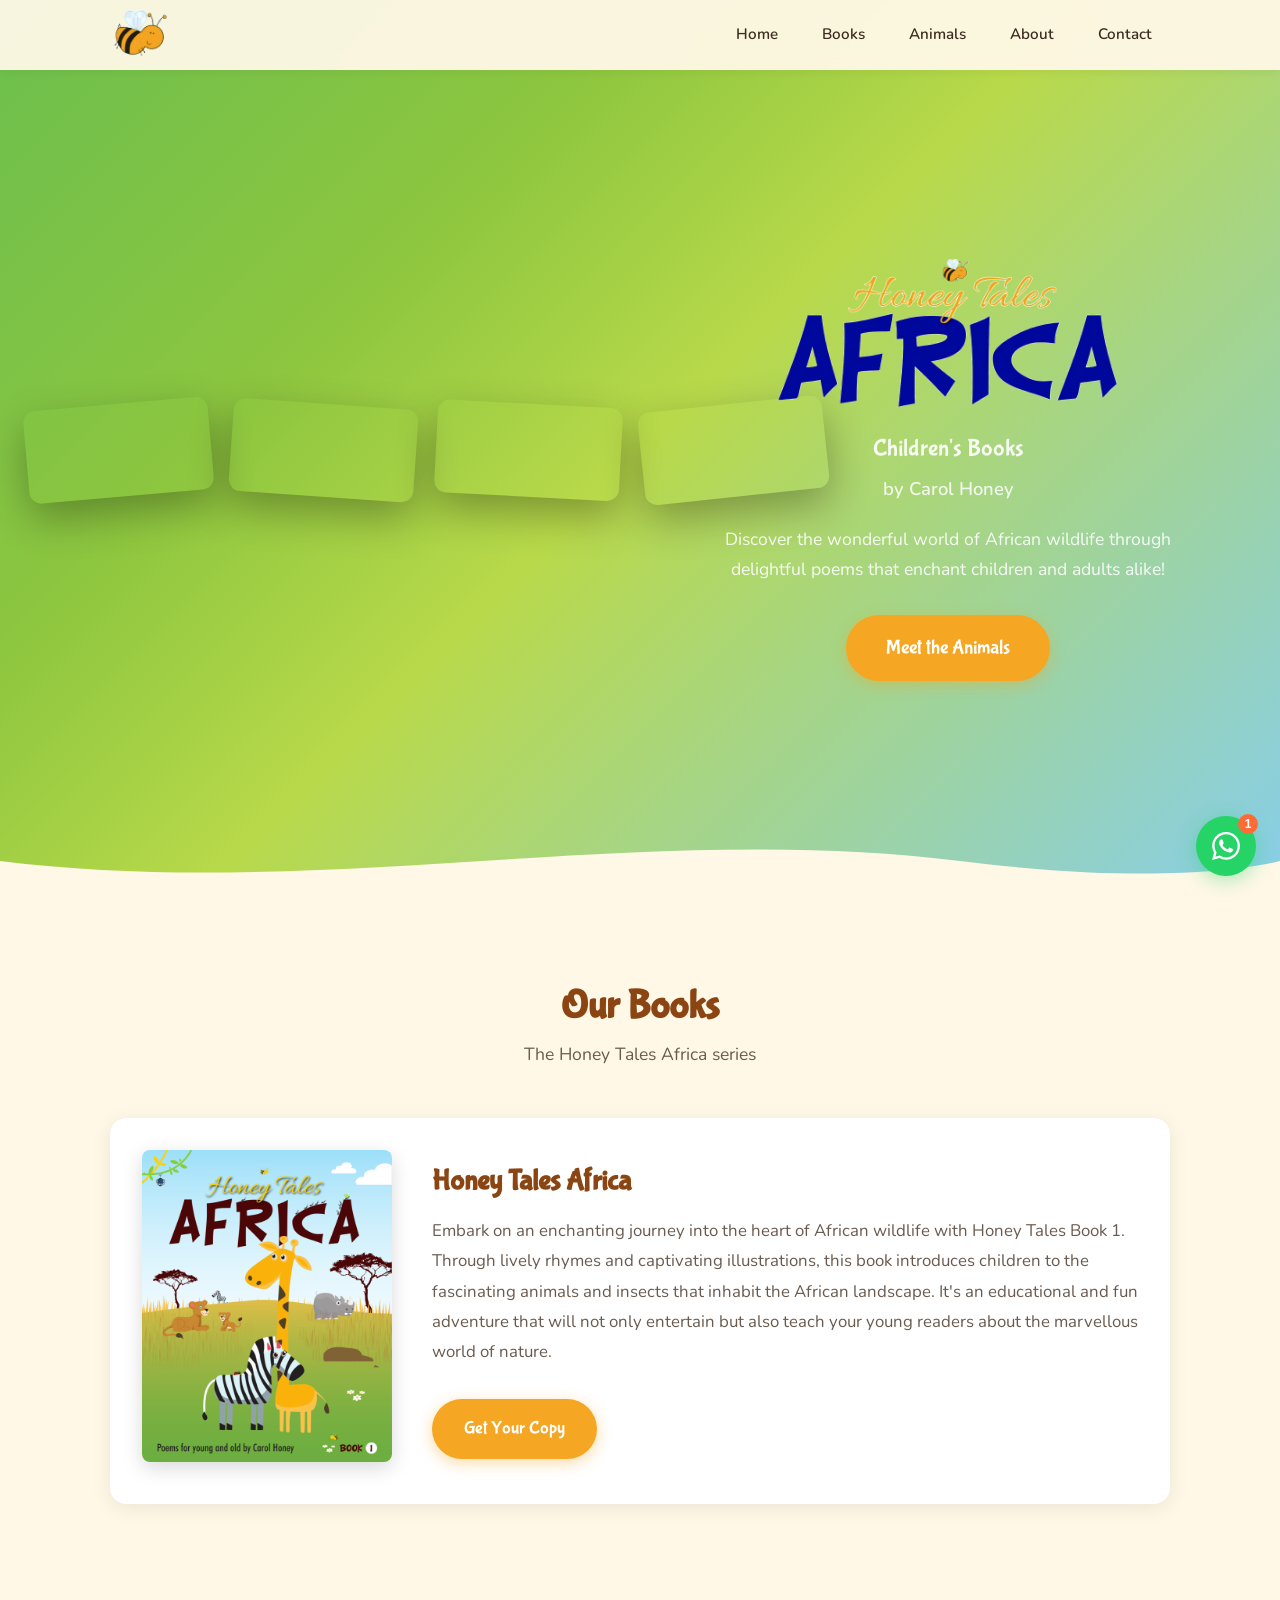
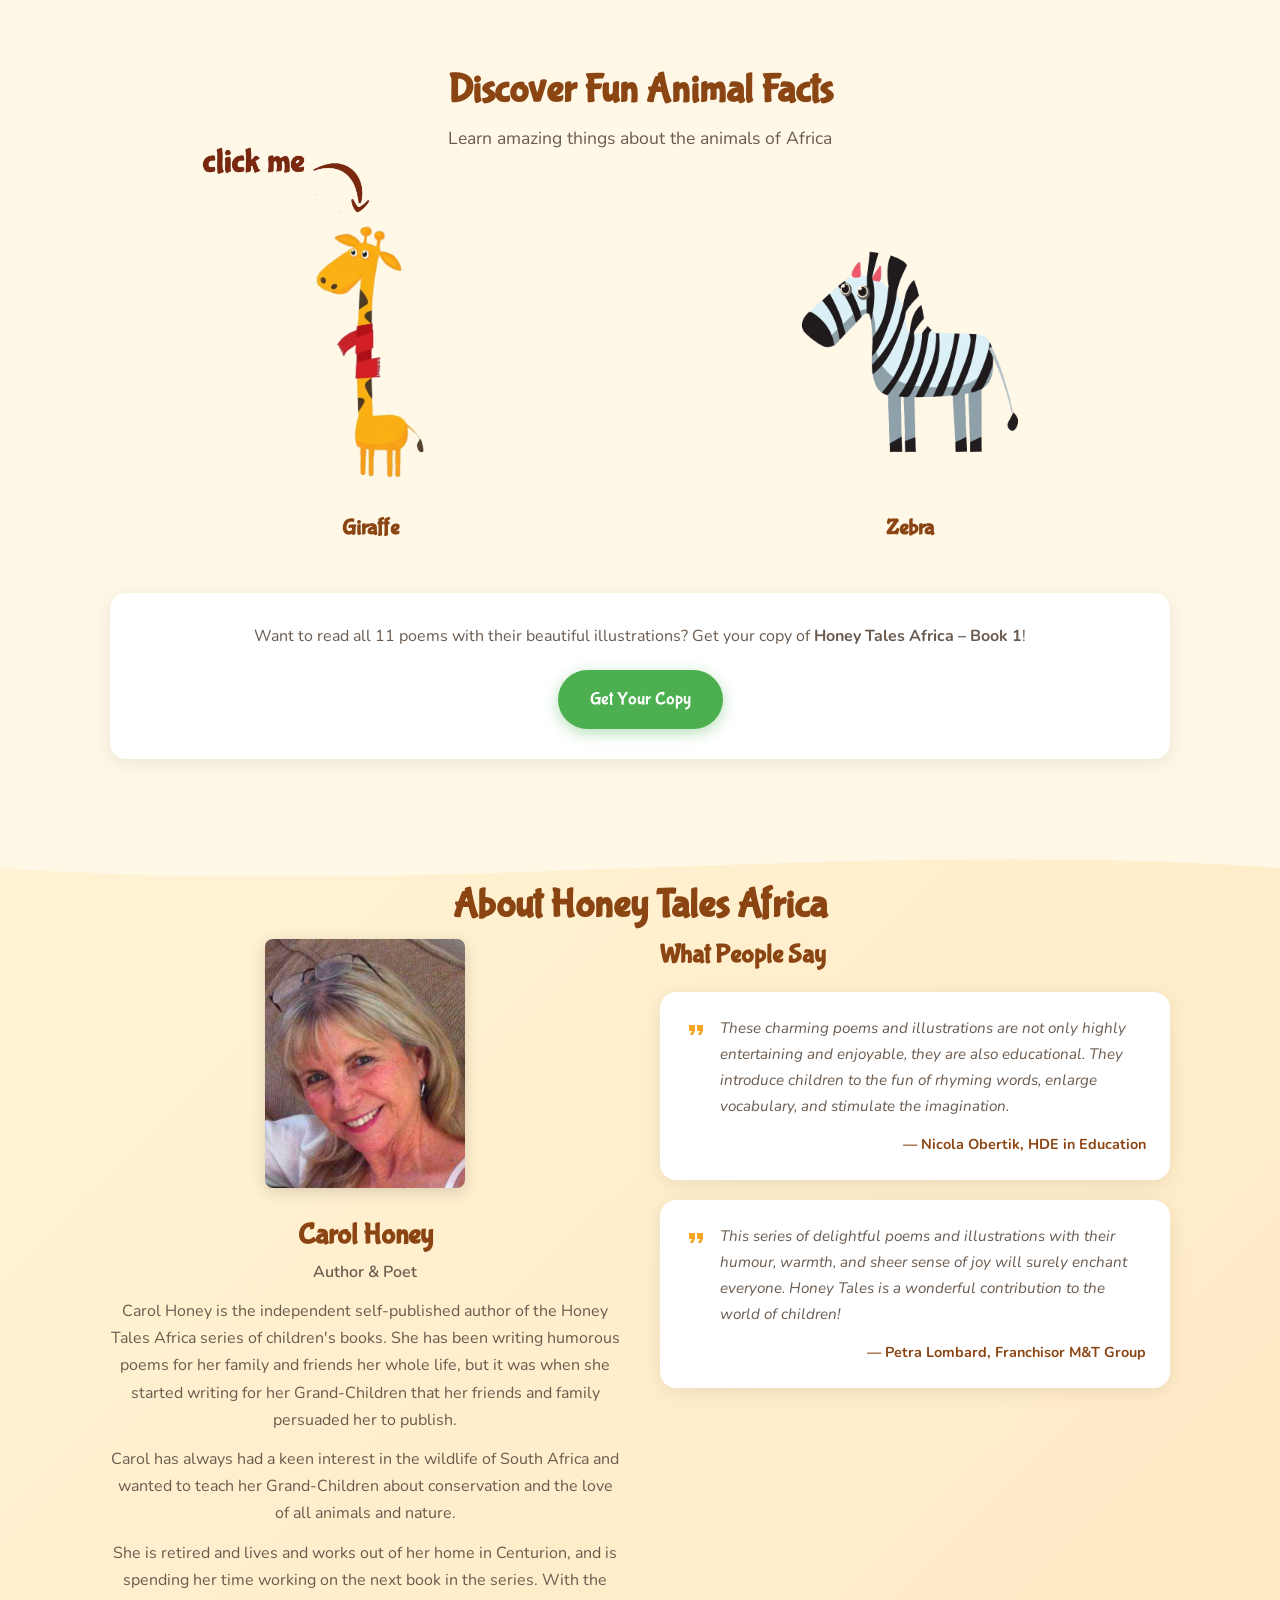
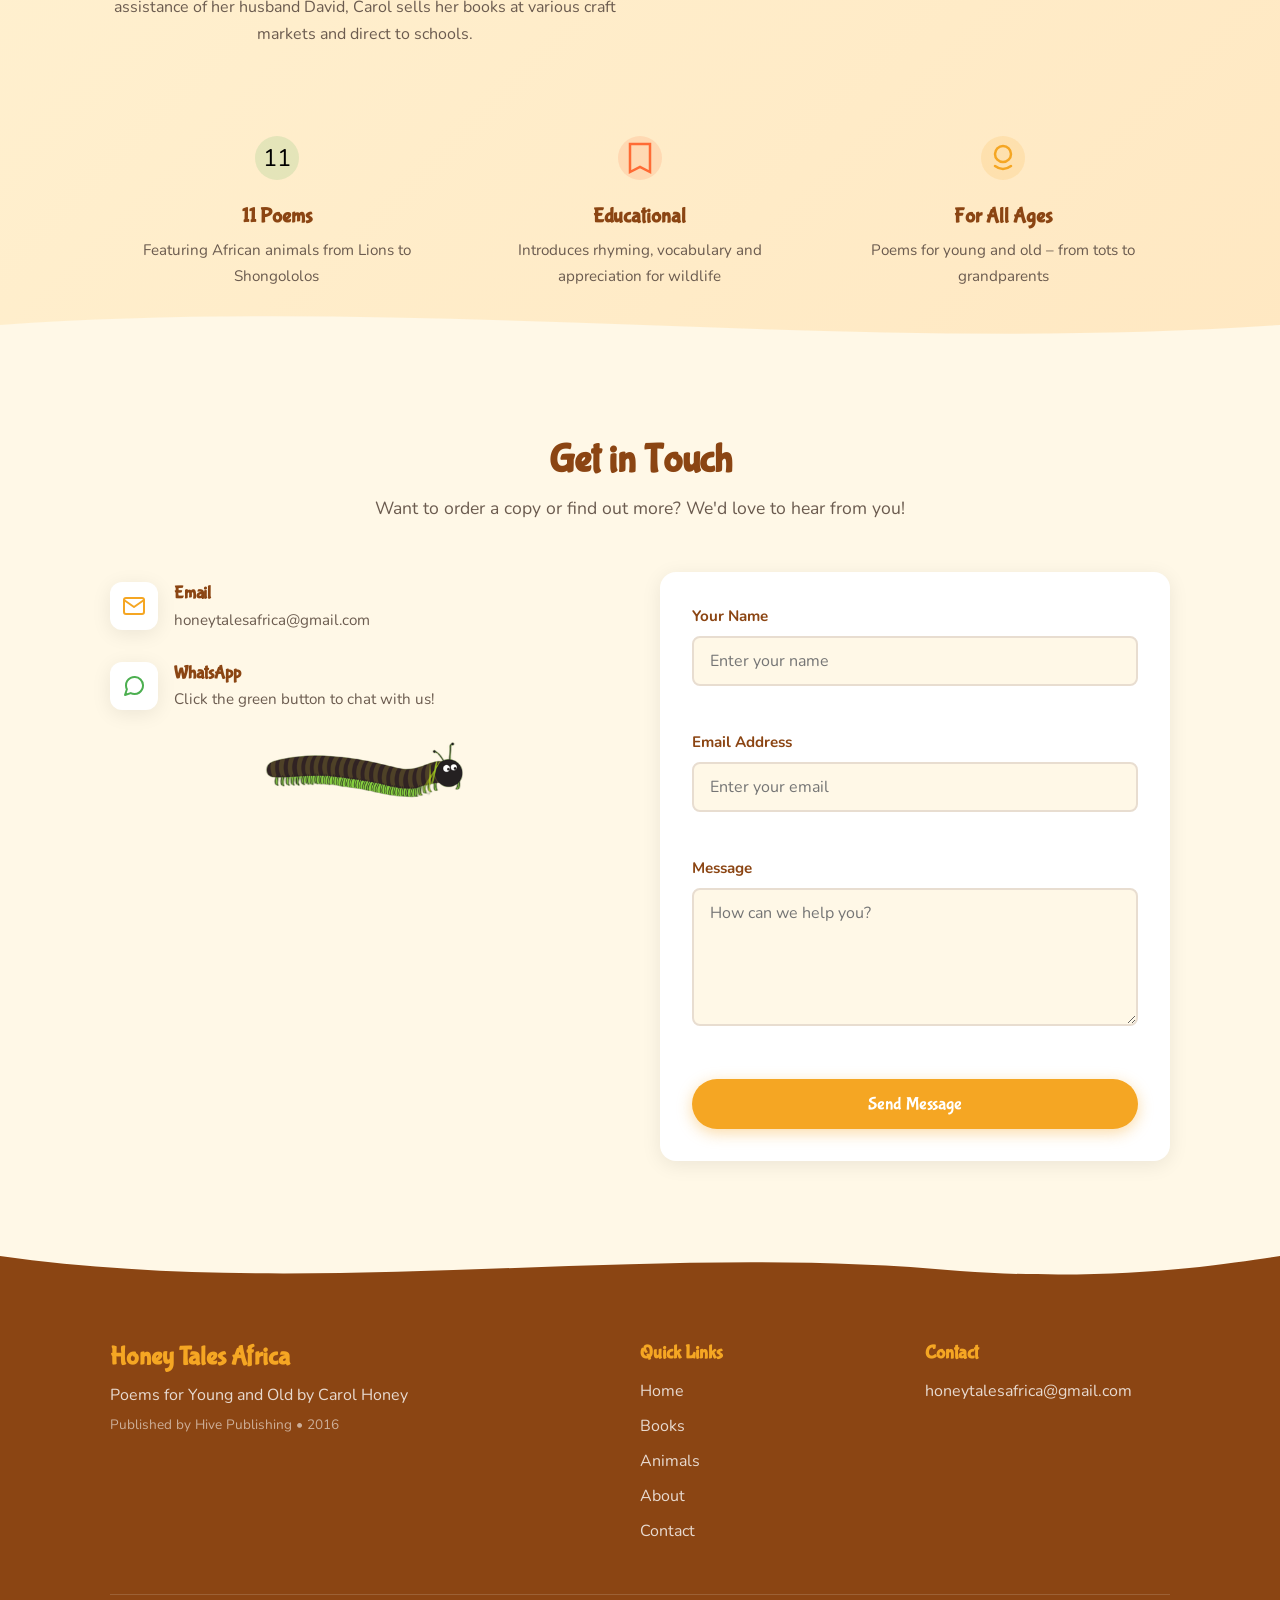
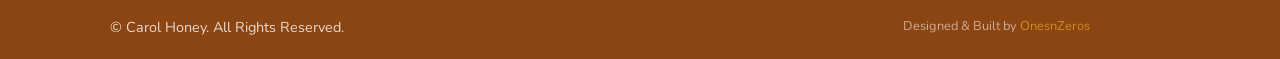
==== index.html @ 7ec4c720 "Books 3 & 4 added to hero section" ====
<!DOCTYPE html>
<html lang="en">
<head>
    <meta charset="UTF-8">
    <meta name="viewport" content="width=device-width, initial-scale=1.0">
    <title>Honey Tales Africa - Poems for Young and Old by Carol Honey</title>
    <meta name="description" content="Honey Tales Africa - delightful children's poems about African wildlife by Carol Honey. Lions, Elephants, Giraffes and more!">
    <link rel="preconnect" href="https://fonts.googleapis.com">
    <link rel="preconnect" href="https://fonts.gstatic.com" crossorigin>
    <link href="https://fonts.googleapis.com/css2?family=Bubblegum+Sans&family=Nunito:wght@400;600;700&display=swap" rel="stylesheet">
    <link rel="stylesheet" href="css/styles.css">
</head>
<body>

    <!-- Navigation -->
    <nav class="navbar" id="navbar">
        <div class="nav-container">
            <a href="#home" class="nav-logo">
                <img src="assets/bee.png" alt="Honey Tales Africa" class="nav-logo-img">
            </a>
            <button class="nav-toggle" id="navToggle" aria-label="Toggle navigation">
                <span></span>
                <span></span>
                <span></span>
            </button>
            <ul class="nav-links" id="navLinks">
                <li><a href="#home">Home</a></li>
                <li><a href="#books">Books</a></li>
                <li><a href="#animals">Animals</a></li>
                <li><a href="#about">About</a></li>
                <li><a href="#contact">Contact</a></li>
            </ul>
        </div>
    </nav>

    <!-- Hero Section -->
    <section class="hero" id="home">
        <div class="hero-books">
            <div class="hero-book hero-book--1">
                <video class="hero-cover-img" muted playsinline preload="auto">
                    <source src="assets/africa-cover.mp4" type="video/mp4">
                </video>
            </div>
            <div class="hero-book hero-book--2">
                <video class="hero-cover-img" muted playsinline preload="auto">
                    <source src="assets/gogga-cover.mp4" type="video/mp4">
                </video>
            </div>
            <div class="hero-book hero-book--3">
                <video class="hero-cover-img" muted playsinline preload="auto">
                    <source src="assets/friends-cover.mp4" type="video/mp4">
                </video>
            </div>
            <div class="hero-book hero-book--4">
                <video class="hero-cover-img" muted playsinline preload="auto">
                    <source src="assets/wild-cover.mp4" type="video/mp4">
                </video>
            </div>
        </div>
        <div class="hero-content fade-in">
            <img src="assets/ht_logo_large.png" alt="Honey Tales Africa" class="hero-logo">
            <p class="hero-subtitle">Children's Books</p>
            <p class="hero-author">by Carol Honey</p>
            <p class="hero-tagline">Discover the wonderful world of African wildlife through delightful poems that enchant children and adults alike!</p>
            <a href="#animals" class="btn btn-primary">Meet the Animals</a>
        </div>
        <div class="hero-wave">
            <svg viewBox="0 0 1440 120" preserveAspectRatio="none">
                <path d="M0,60 C360,120 720,0 1080,60 C1260,90 1380,80 1440,60 L1440,120 L0,120 Z" fill="#FFF8E7"/>
            </svg>
        </div>
    </section>

    <!-- Books Section -->
    <section class="books-section" id="books">
        <div class="container">
            <h2 class="section-title fade-in">Our Books</h2>
            <p class="section-subtitle fade-in">The Honey Tales Africa series</p>

            <div class="book-item fade-in">
                <div class="book-item-cover">
                    <img src="assets/africa-cover.png" alt="Honey Tales Africa Book 1 Cover" loading="lazy">
                </div>
                <div class="book-item-info">
                    <h3>Honey Tales Africa</h3>
                    <p>Embark on an enchanting journey into the heart of African wildlife with Honey Tales Book 1. Through lively rhymes and captivating illustrations, this book introduces children to the fascinating animals and insects that inhabit the African landscape. It's an educational and fun adventure that will not only entertain but also teach your young readers about the marvellous world of nature.</p>
                    <a href="#contact" class="btn btn-primary">Get Your Copy</a>
                </div>
            </div>
        </div>
    </section>

    <!-- Poems Section -->
    <section class="animals-section" id="animals">
        <div class="container">
            <h2 class="section-title fade-in">Discover Fun Animal Facts</h2>
            <p class="section-subtitle fade-in">Learn amazing things about the animals of Africa</p>

            <div class="animal-gallery">
                <div class="animal-item fade-in" data-animal="giraffe">
                    <img src="assets/images/web/giraffe.png" alt="Giraffe - cartoon giraffe wearing a red scarf" loading="lazy">
                    <h3 class="animal-name">Giraffe</h3>
                    <img src="assets/click-me.png" alt="Click me" class="click-me-hint">
                </div>

                <div class="animal-item fade-in" data-animal="zebras">
                    <img src="assets/images/web/zebra.png" alt="Zebra - cartoon zebra with black and white stripes" loading="lazy">
                    <h3 class="animal-name">Zebra</h3>
                </div>
            </div>

            <div class="animals-cta fade-in">
                <p>Want to read all 11 poems with their beautiful illustrations? Get your copy of <strong>Honey Tales Africa &ndash; Book 1</strong>!</p>
                <a href="#contact" class="btn btn-secondary">Get Your Copy</a>
            </div>
        </div>
    </section>

    <!-- About Section -->
    <section class="about-section" id="about">
        <div class="about-wave-top">
            <svg viewBox="0 0 1440 80" preserveAspectRatio="none">
                <path d="M0,40 C480,80 960,0 1440,40 L1440,0 L0,0 Z" fill="#FFF8E7"/>
            </svg>
        </div>
        <div class="container">
            <h2 class="section-title fade-in">About Honey Tales Africa</h2>

            <div class="about-grid">
                <div class="about-author fade-in">
                    <div class="author-avatar">
                        <img src="assets/images/web/author.png" alt="Carol Honey - Author of Honey Tales Africa" class="author-book-cover">
                    </div>
                    <h3>Carol Honey</h3>
                    <p class="author-role">Author &amp; Poet</p>
                    <p>Carol Honey is the independent self-published author of the Honey Tales Africa series of children's books. She has been writing humorous poems for her family and friends her whole life, but it was when she started writing for her Grand-Children that her friends and family persuaded her to publish.</p>
                    <p>Carol has always had a keen interest in the wildlife of South Africa and wanted to teach her Grand-Children about conservation and the love of all animals and nature.</p>
                    <p>She is retired and lives and works out of her home in Centurion, and is spending her time working on the next book in the series. With the assistance of her husband David, Carol sells her books at various craft markets and direct to schools.</p>
                </div>

                <div class="about-testimonials fade-in">
                    <h3>What People Say</h3>

                    <div class="testimonial">
                        <div class="testimonial-quote">
                            <svg width="24" height="24" viewBox="0 0 24 24" fill="#F5A623" aria-hidden="true">
                                <path d="M6 17h3l2-4V7H5v6h3zm8 0h3l2-4V7h-6v6h3z"/>
                            </svg>
                            <p>These charming poems and illustrations are not only highly entertaining and enjoyable, they are also educational. They introduce children to the fun of rhyming words, enlarge vocabulary, and stimulate the imagination.</p>
                        </div>
                        <p class="testimonial-author">&mdash; Nicola Obertik, HDE in Education</p>
                    </div>

                    <div class="testimonial">
                        <div class="testimonial-quote">
                            <svg width="24" height="24" viewBox="0 0 24 24" fill="#F5A623" aria-hidden="true">
                                <path d="M6 17h3l2-4V7H5v6h3zm8 0h3l2-4V7h-6v6h3z"/>
                            </svg>
                            <p>This series of delightful poems and illustrations with their humour, warmth, and sheer sense of joy will surely enchant everyone. Honey Tales is a wonderful contribution to the world of children!</p>
                        </div>
                        <p class="testimonial-author">&mdash; Petra Lombard, Franchisor M&amp;T Group</p>
                    </div>
                </div>
            </div>

            <!-- Book features -->
            <div class="book-features fade-in">
                <div class="feature">
                    <div class="feature-icon">
                        <svg width="48" height="48" viewBox="0 0 48 48" aria-hidden="true">
                            <circle cx="24" cy="24" r="22" fill="#4CAF50" opacity="0.15"/>
                            <text x="24" y="32" text-anchor="middle" font-size="24">11</text>
                        </svg>
                    </div>
                    <h4>11 Poems</h4>
                    <p>Featuring African animals from Lions to Shongololos</p>
                </div>
                <div class="feature">
                    <div class="feature-icon">
                        <svg width="48" height="48" viewBox="0 0 48 48" aria-hidden="true">
                            <circle cx="24" cy="24" r="22" fill="#FF6B35" opacity="0.15"/>
                            <path d="M14 10 L34 10 L34 38 L24 33 L14 38Z" stroke="#FF6B35" stroke-width="2.5" fill="none"/>
                        </svg>
                    </div>
                    <h4>Educational</h4>
                    <p>Introduces rhyming, vocabulary and appreciation for wildlife</p>
                </div>
                <div class="feature">
                    <div class="feature-icon">
                        <svg width="48" height="48" viewBox="0 0 48 48" aria-hidden="true">
                            <circle cx="24" cy="24" r="22" fill="#F5A623" opacity="0.15"/>
                            <circle cx="24" cy="20" r="8" stroke="#F5A623" stroke-width="2.5" fill="none"/>
                            <path d="M16 32 Q24 38 32 32" stroke="#F5A623" stroke-width="2.5" fill="none" stroke-linecap="round"/>
                        </svg>
                    </div>
                    <h4>For All Ages</h4>
                    <p>Poems for young and old &ndash; from tots to grandparents</p>
                </div>
            </div>
        </div>
        <div class="about-wave-bottom">
            <svg viewBox="0 0 1440 80" preserveAspectRatio="none">
                <path d="M0,40 C480,0 960,80 1440,40 L1440,80 L0,80 Z" fill="#FFF8E7"/>
            </svg>
        </div>
    </section>

    <!-- Contact Section -->
    <section class="contact-section" id="contact">
        <div class="container">
            <h2 class="section-title fade-in">Get in Touch</h2>
            <p class="section-subtitle fade-in">Want to order a copy or find out more? We'd love to hear from you!</p>

            <div class="contact-grid">
                <div class="contact-info fade-in">
                    <div class="contact-item">
                        <div class="contact-icon">
                            <svg width="24" height="24" viewBox="0 0 24 24" fill="none" stroke="#F5A623" stroke-width="2" stroke-linecap="round" stroke-linejoin="round">
                                <path d="M4 4h16c1.1 0 2 .9 2 2v12c0 1.1-.9 2-2 2H4c-1.1 0-2-.9-2-2V6c0-1.1.9-2 2-2z"/>
                                <polyline points="22,6 12,13 2,6"/>
                            </svg>
                        </div>
                        <div>
                            <h4>Email</h4>
                            <a href="mailto:honeytalesafrica@gmail.com">honeytalesafrica@gmail.com</a>
                        </div>
                    </div>
                    <div class="contact-item">
                        <div class="contact-icon">
                            <svg width="24" height="24" viewBox="0 0 24 24" fill="none" stroke="#4CAF50" stroke-width="2" stroke-linecap="round" stroke-linejoin="round">
                                <path d="M21 11.5a8.38 8.38 0 0 1-.9 3.8 8.5 8.5 0 0 1-7.6 4.7 8.38 8.38 0 0 1-3.8-.9L3 21l1.9-5.7a8.38 8.38 0 0 1-.9-3.8 8.5 8.5 0 0 1 4.7-7.6 8.38 8.38 0 0 1 3.8-.9h.5a8.48 8.48 0 0 1 8 8v.5z"/>
                            </svg>
                        </div>
                        <div>
                            <h4>WhatsApp</h4>
                            <p>Click the green button to chat with us!</p>
                        </div>
                    </div>

                    <!-- Decorative bee -->
                    <div class="contact-decoration">
                        <img src="assets/images/web/shongololo.png" alt="" aria-hidden="true" width="200">
                    </div>
                </div>

                <form class="contact-form fade-in" id="contactForm">
                    <div class="form-group">
                        <label for="name">Your Name</label>
                        <input type="text" id="name" name="name" placeholder="Enter your name" required>
                        <span class="error-message" id="nameError"></span>
                    </div>
                    <div class="form-group">
                        <label for="email">Email Address</label>
                        <input type="email" id="email" name="email" placeholder="Enter your email" required>
                        <span class="error-message" id="emailError"></span>
                    </div>
                    <div class="form-group">
                        <label for="message">Message</label>
                        <textarea id="message" name="message" rows="5" placeholder="How can we help you?" required></textarea>
                        <span class="error-message" id="messageError"></span>
                    </div>
                    <button type="submit" class="btn btn-primary">Send Message</button>
                    <div class="form-success" id="formSuccess">
                        <svg width="24" height="24" viewBox="0 0 24 24" fill="none" stroke="#4CAF50" stroke-width="2">
                            <path d="M22 11.08V12a10 10 0 1 1-5.93-9.14"/>
                            <polyline points="22 4 12 14.01 9 11.01"/>
                        </svg>
                        <p>Thank you for your message! We'll get back to you soon.</p>
                    </div>
                </form>
            </div>
        </div>
    </section>

    <!-- Footer -->
    <footer class="footer">
        <div class="footer-wave">
            <svg viewBox="0 0 1440 80" preserveAspectRatio="none">
                <path d="M0,20 C360,80 720,0 1080,40 C1260,55 1380,30 1440,20 L1440,0 L0,0 Z" fill="#FFF8E7"/>
            </svg>
        </div>
        <div class="container">
            <div class="footer-content">
                <div class="footer-brand">
                    <h3>Honey Tales Africa</h3>
                    <p>Poems for Young and Old by Carol Honey</p>
                    <p class="footer-publisher">Published by Hive Publishing &bull; 2016</p>
                </div>
                <div class="footer-links">
                    <h4>Quick Links</h4>
                    <ul>
                        <li><a href="#home">Home</a></li>
                        <li><a href="#books">Books</a></li>
                        <li><a href="#animals">Animals</a></li>
                        <li><a href="#about">About</a></li>
                        <li><a href="#contact">Contact</a></li>
                    </ul>
                </div>
                <div class="footer-contact">
                    <h4>Contact</h4>
                    <p><a href="mailto:honeytalesafrica@gmail.com">honeytalesafrica@gmail.com</a></p>
                </div>
            </div>
            <div class="footer-bottom">
                <p>&copy; Carol Honey. All Rights Reserved.</p>
                <p class="footer-credit">Designed &amp; Built by <a href="https://onzs.co.za" target="_blank" rel="noopener noreferrer">OnesnZeros</a></p>
            </div>
        </div>
    </footer>

    <!-- WhatsApp Floating Button -->
    <div class="whatsapp-widget" id="whatsappWidget">
        <div class="whatsapp-popup" id="whatsappPopup">
            <div class="whatsapp-popup-header">
                <svg width="20" height="20" viewBox="0 0 24 24" fill="white">
                    <path d="M17.472 14.382c-.297-.149-1.758-.867-2.03-.967-.273-.099-.471-.148-.67.15-.197.297-.767.966-.94 1.164-.173.199-.347.223-.644.075-.297-.15-1.255-.463-2.39-1.475-.883-.788-1.48-1.761-1.653-2.059-.173-.297-.018-.458.13-.606.134-.133.298-.347.446-.52.149-.174.198-.298.298-.497.099-.198.05-.371-.025-.52-.075-.149-.669-1.612-.916-2.207-.242-.579-.487-.5-.669-.51-.173-.008-.371-.01-.57-.01-.198 0-.52.074-.792.372-.272.297-1.04 1.016-1.04 2.479 0 1.462 1.065 2.875 1.213 3.074.149.198 2.096 3.2 5.077 4.487.709.306 1.262.489 1.694.625.712.227 1.36.195 1.871.118.571-.085 1.758-.719 2.006-1.413.248-.694.248-1.289.173-1.413-.074-.124-.272-.198-.57-.347m-5.421 7.403h-.004a9.87 9.87 0 01-5.031-1.378l-.361-.214-3.741.982.998-3.648-.235-.374a9.86 9.86 0 01-1.51-5.26c.001-5.45 4.436-9.884 9.888-9.884 2.64 0 5.122 1.03 6.988 2.898a9.825 9.825 0 012.893 6.994c-.003 5.45-4.437 9.884-9.885 9.884m8.413-18.297A11.815 11.815 0 0012.05 0C5.495 0 .16 5.335.157 11.892c0 2.096.547 4.142 1.588 5.945L.057 24l6.305-1.654a11.882 11.882 0 005.683 1.448h.005c6.554 0 11.89-5.335 11.893-11.893a11.821 11.821 0 00-3.48-8.413z"/>
                </svg>
                <span>Chat with us!</span>
                <button class="whatsapp-close" id="whatsappClose" aria-label="Close chat popup">&times;</button>
            </div>
            <div class="whatsapp-popup-body">
                <p>Hi there! Want to order some books? Chat with us on WhatsApp!</p>
            </div>
            <a href="https://wa.me/PLACEHOLDER_NUMBER?text=Hi!%20I'm%20interested%20in%20Honey%20Tales%20Africa" target="_blank" rel="noopener noreferrer" class="whatsapp-popup-btn">
                Start Chat
            </a>
        </div>
        <button class="whatsapp-fab" id="whatsappFab" aria-label="Open WhatsApp chat">
            <svg width="28" height="28" viewBox="0 0 24 24" fill="white">
                <path d="M17.472 14.382c-.297-.149-1.758-.867-2.03-.967-.273-.099-.471-.148-.67.15-.197.297-.767.966-.94 1.164-.173.199-.347.223-.644.075-.297-.15-1.255-.463-2.39-1.475-.883-.788-1.48-1.761-1.653-2.059-.173-.297-.018-.458.13-.606.134-.133.298-.347.446-.52.149-.174.198-.298.298-.497.099-.198.05-.371-.025-.52-.075-.149-.669-1.612-.916-2.207-.242-.579-.487-.5-.669-.51-.173-.008-.371-.01-.57-.01-.198 0-.52.074-.792.372-.272.297-1.04 1.016-1.04 2.479 0 1.462 1.065 2.875 1.213 3.074.149.198 2.096 3.2 5.077 4.487.709.306 1.262.489 1.694.625.712.227 1.36.195 1.871.118.571-.085 1.758-.719 2.006-1.413.248-.694.248-1.289.173-1.413-.074-.124-.272-.198-.57-.347m-5.421 7.403h-.004a9.87 9.87 0 01-5.031-1.378l-.361-.214-3.741.982.998-3.648-.235-.374a9.86 9.86 0 01-1.51-5.26c.001-5.45 4.436-9.884 9.888-9.884 2.64 0 5.122 1.03 6.988 2.898a9.825 9.825 0 012.893 6.994c-.003 5.45-4.437 9.884-9.885 9.884m8.413-18.297A11.815 11.815 0 0012.05 0C5.495 0 .16 5.335.157 11.892c0 2.096.547 4.142 1.588 5.945L.057 24l6.305-1.654a11.882 11.882 0 005.683 1.448h.005c6.554 0 11.89-5.335 11.893-11.893a11.821 11.821 0 00-3.48-8.413z"/>
            </svg>
            <span class="whatsapp-badge">1</span>
        </button>
    </div>

    <!-- Poem Modal -->
    <div class="animal-modal-overlay" id="poemModal">
        <div class="animal-modal">
            <button class="animal-modal-close" id="poemModalClose" aria-label="Close">&times;</button>
            <div class="animal-modal-image">
                <img id="poemModalImg" src="" alt="">
            </div>
            <div class="animal-modal-facts">
                <h3 id="poemModalTitle"></h3>
                <p class="facts-label">Did you know?</p>
                <ul id="poemModalFacts"></ul>
            </div>
        </div>
    </div>

    <script src="js/main.js"></script>
</body>
</html>
---- css/styles.css ----
/* ==========================================
   Honey Tales Africa - Stylesheet
   ========================================== */

/* --- Variables --- */
:root {
    --honey: #F5A623;
    --honey-dark: #D4881F;
    --safari-green: #4CAF50;
    --safari-green-dark: #388E3C;
    --sunset-orange: #FF6B35;
    --brown: #8B4513;
    --brown-light: #A0522D;
    --cream: #FFF8E7;
    --sky-blue: #87CEEB;
    --white: #ffffff;
    --text-dark: #3D2B1F;
    --text-muted: #6B5B4F;
    --shadow: 0 4px 20px rgba(0, 0, 0, 0.08);
    --shadow-hover: 0 8px 30px rgba(0, 0, 0, 0.15);
    --radius: 16px;
    --radius-sm: 8px;
    --transition: 0.3s ease;
}

/* --- Reset & Base --- */
*,
*::before,
*::after {
    box-sizing: border-box;
    margin: 0;
    padding: 0;
}

html {
    scroll-behavior: smooth;
    scroll-padding-top: 80px;
}

body {
    font-family: 'Nunito', sans-serif;
    color: var(--text-dark);
    background-color: var(--cream);
    line-height: 1.7;
    overflow-x: hidden;
}

h1, h2, h3, h4 {
    font-family: 'Bubblegum Sans', cursive;
    line-height: 1.3;
}

a {
    color: var(--honey-dark);
    text-decoration: none;
    transition: color var(--transition);
}

a:hover {
    color: var(--sunset-orange);
}

img {
    max-width: 100%;
    height: auto;
}

.container {
    max-width: 1100px;
    margin: 0 auto;
    padding: 0 20px;
}

/* --- Buttons --- */
.btn {
    display: inline-block;
    padding: 14px 32px;
    border-radius: 50px;
    font-family: 'Bubblegum Sans', cursive;
    font-size: 1.15rem;
    border: none;
    cursor: pointer;
    transition: all var(--transition);
    text-align: center;
}

.btn-primary {
    background: var(--honey);
    color: var(--white);
    box-shadow: 0 4px 15px rgba(245, 166, 35, 0.4);
}

.btn-primary:hover {
    background: var(--honey-dark);
    color: var(--white);
    transform: translateY(-2px);
    box-shadow: 0 6px 20px rgba(245, 166, 35, 0.5);
}

.btn-secondary {
    background: var(--safari-green);
    color: var(--white);
    box-shadow: 0 4px 15px rgba(76, 175, 80, 0.4);
}

.btn-secondary:hover {
    background: var(--safari-green-dark);
    color: var(--white);
    transform: translateY(-2px);
    box-shadow: 0 6px 20px rgba(76, 175, 80, 0.5);
}

/* --- Navigation --- */
.navbar {
    position: fixed;
    top: 0;
    left: 0;
    right: 0;
    z-index: 1000;
    background: rgba(255, 248, 231, 0.95);
    backdrop-filter: blur(10px);
    box-shadow: 0 2px 10px rgba(0, 0, 0, 0.05);
    transition: all var(--transition);
}

.navbar.scrolled {
    box-shadow: 0 2px 20px rgba(0, 0, 0, 0.1);
}

.nav-container {
    max-width: 1100px;
    margin: 0 auto;
    padding: 0 20px;
    display: flex;
    align-items: center;
    justify-content: space-between;
    height: 70px;
}

.nav-logo {
    display: flex;
    align-items: center;
}

.nav-logo-img {
    height: 50px;
    width: auto;
}

.nav-links {
    display: flex;
    list-style: none;
    gap: 8px;
}

.nav-links a {
    display: block;
    padding: 8px 18px;
    border-radius: 50px;
    color: var(--text-dark);
    font-weight: 600;
    font-size: 0.95rem;
    transition: all var(--transition);
}

.nav-links a:hover {
    background: var(--honey);
    color: var(--white);
}

.nav-toggle {
    display: none;
    flex-direction: column;
    gap: 5px;
    background: none;
    border: none;
    cursor: pointer;
    padding: 8px;
}

.nav-toggle span {
    display: block;
    width: 26px;
    height: 3px;
    background: var(--brown);
    border-radius: 3px;
    transition: all var(--transition);
}

.nav-toggle.active span:nth-child(1) {
    transform: rotate(45deg) translate(5px, 6px);
}

.nav-toggle.active span:nth-child(2) {
    opacity: 0;
}

.nav-toggle.active span:nth-child(3) {
    transform: rotate(-45deg) translate(5px, -6px);
}

/* --- Hero Section --- */
.hero {
    position: relative;
    min-height: 100vh;
    display: flex;
    align-items: center;
    justify-content: center;
    background: linear-gradient(135deg, #6BBF4E 0%, #8DC63F 30%, #B8D94A 50%, #87CEEB 100%);
    padding: 100px 20px 60px;
    overflow: hidden;
}

.hero-books {
    position: absolute;
    left: 2%;
    top: 50%;
    transform: translateY(-50%);
    z-index: 2;
    display: flex;
    gap: 20px;
    align-items: center;
}

.hero-book {
    flex-shrink: 0;
}

.hero-book--1 { transform: rotate(-5deg); }
.hero-book--2 { transform: rotate(4deg); }
.hero-book--3 { transform: rotate(3deg); }
.hero-book--4 { transform: rotate(-6deg); }

.hero-book--1 .hero-cover-img {
    animation: float1 4s ease-in-out infinite;
}

.hero-book--2 .hero-cover-img {
    animation: float1 4s ease-in-out infinite;
    animation-delay: 2.5s;
}

.hero-book--3 .hero-cover-img {
    animation: float1 4s ease-in-out infinite;
    animation-delay: 5s;
}

.hero-book--4 .hero-cover-img {
    animation: float1 4s ease-in-out infinite;
    animation-delay: 7.5s;
}

.hero-cover-img {
    width: 185px;
    border-radius: 12px;
    box-shadow: 0 16px 40px rgba(0, 0, 0, 0.3);
    display: block;
}

@keyframes float1 {
    0%, 100% { transform: translateY(0); }
    50% { transform: translateY(-12px); }
}

.hero-content {
    text-align: center;
    position: relative;
    z-index: 2;
    max-width: 500px;
    margin-left: auto;
    margin-right: 5%;
}

.hero-logo {
    max-width: 350px;
    width: 100%;
    height: auto;
    margin-bottom: 12px;
}

.hero-subtitle {
    font-family: 'Bubblegum Sans', cursive;
    font-size: 1.5rem;
    color: rgba(255, 255, 255, 0.9);
    margin-bottom: 4px;
}

.hero-author {
    font-size: 1.15rem;
    color: rgba(255, 255, 255, 0.85);
    font-weight: 600;
    margin-bottom: 20px;
}

.hero-tagline {
    font-size: 1.1rem;
    color: rgba(255, 255, 255, 0.9);
    margin-bottom: 30px;
    max-width: 500px;
    margin-left: auto;
    margin-right: auto;
}

.hero .btn {
    font-size: 1.25rem;
    padding: 16px 40px;
}

.hero-wave {
    position: absolute;
    bottom: -1px;
    left: 0;
    right: 0;
    z-index: 3;
}

.hero-wave svg {
    display: block;
    width: 100%;
    height: 80px;
}

/* --- Section Titles --- */
.section-title {
    font-size: 2.5rem;
    color: var(--brown);
    text-align: center;
    margin-bottom: 8px;
}

.section-subtitle {
    text-align: center;
    color: var(--text-muted);
    font-size: 1.1rem;
    margin-bottom: 48px;
}

/* --- Books Section --- */
.books-section {
    background: var(--cream);
    padding: 80px 0;
}

.book-item {
    display: flex;
    gap: 40px;
    align-items: center;
    background: var(--white);
    border-radius: var(--radius);
    box-shadow: var(--shadow);
    overflow: hidden;
    padding: 32px;
}

.book-item-cover {
    flex: 0 0 250px;
}

.book-item-cover img {
    width: 100%;
    border-radius: var(--radius-sm);
    box-shadow: 0 6px 20px rgba(0, 0, 0, 0.15);
    transition: transform var(--transition);
}

.book-item-cover img:hover {
    transform: scale(1.03);
}

.book-item-info {
    flex: 1;
    min-width: 0;
}

.book-item-info h3 {
    font-size: 1.8rem;
    color: var(--brown);
    margin-bottom: 16px;
}

.book-item-info p {
    color: var(--text-muted);
    margin-bottom: 24px;
    line-height: 1.8;
    font-size: 1.05rem;
}

.book-item-info .btn {
    margin-top: 8px;
}

.book-item-sample {
    flex: 0 0 250px;
}

.book-item-sample img {
    width: 100%;
    border-radius: var(--radius-sm);
    box-shadow: 0 6px 20px rgba(0, 0, 0, 0.15);
    transition: transform var(--transition);
}

.book-item-sample img:hover {
    transform: scale(1.03);
}

@media (max-width: 768px) {
    .book-item {
        flex-direction: column;
        text-align: center;
    }

    .book-item-cover {
        flex: none;
        max-width: 200px;
    }

    .book-item-sample {
        flex: none;
        max-width: 200px;
    }
}

/* --- Animals Section --- */
.animals-section {
    background: var(--cream);
    padding: 80px 0;
}

.animal-gallery {
    display: flex;
    justify-content: center;
    gap: 60px;
    margin-bottom: 50px;
    position: relative;
}

.animal-item {
    text-align: center;
    cursor: pointer;
    transition: transform var(--transition);
    position: relative;
}

.animal-item:hover {
    transform: scale(1.06);
}

.animal-item > img:not(.click-me-hint) {
    max-height: 300px;
    width: auto;
    display: block;
    margin: 0 auto;
    transition: transform var(--transition);
}

.animal-name {
    font-size: 1.4rem;
    color: var(--brown);
    margin-top: 12px;
}

.click-me-hint {
    width: 35%;
    height: auto;
    position: absolute;
    top: -16%;
    left: 15%;
    z-index: 2;
}

.animals-cta {
    text-align: center;
    padding: 30px;
    background: var(--white);
    border-radius: var(--radius);
    box-shadow: var(--shadow);
}

.animals-cta p {
    margin-bottom: 12px;
    color: var(--text-muted);
}

.animals-cta .btn {
    margin-top: 8px;
}

/* --- About Section --- */
.about-section {
    background: linear-gradient(135deg, #FFF3D4, #FFE8C2);
    position: relative;
    padding: 40px 0;
}

.about-wave-top,
.about-wave-bottom {
    position: absolute;
    left: 0;
    right: 0;
}

.about-wave-top {
    top: -1px;
}

.about-wave-bottom {
    bottom: -1px;
}

.about-wave-top svg,
.about-wave-bottom svg {
    display: block;
    width: 100%;
    height: 60px;
}

.about-grid {
    display: grid;
    grid-template-columns: 1fr 1fr;
    gap: 40px;
    margin-bottom: 50px;
}

.about-author {
    text-align: center;
}

.author-avatar {
    width: 200px;
    margin: 0 auto 20px;
}

.author-book-cover {
    width: 100%;
    border-radius: 8px;
    box-shadow: 0 4px 16px rgba(0, 0, 0, 0.15);
}

.about-author h3 {
    font-size: 1.8rem;
    color: var(--brown);
    margin-bottom: 4px;
}

.author-role {
    color: var(--honey-dark);
    font-weight: 600;
    margin-bottom: 16px;
}

.about-author p {
    color: var(--text-muted);
    margin-bottom: 12px;
}

.about-testimonials h3 {
    font-size: 1.6rem;
    color: var(--brown);
    margin-bottom: 20px;
}

.testimonial {
    background: var(--white);
    border-radius: var(--radius);
    padding: 24px;
    margin-bottom: 20px;
    box-shadow: var(--shadow);
}

.testimonial-quote {
    display: flex;
    gap: 12px;
}

.testimonial-quote svg {
    flex-shrink: 0;
    margin-top: 2px;
}

.testimonial-quote p {
    color: var(--text-muted);
    font-style: italic;
    font-size: 0.95rem;
}

.testimonial-author {
    text-align: right;
    font-weight: 700;
    color: var(--brown);
    font-size: 0.9rem;
    margin-top: 12px;
}

/* Book features */
.book-features {
    display: grid;
    grid-template-columns: repeat(3, 1fr);
    gap: 30px;
    text-align: center;
}

.feature {
    padding: 24px;
}

.feature-icon {
    margin-bottom: 12px;
}

.feature-icon svg {
    display: inline-block;
}

.feature h4 {
    font-size: 1.3rem;
    color: var(--brown);
    margin-bottom: 8px;
}

.feature p {
    color: var(--text-muted);
    font-size: 0.95rem;
}

/* --- Contact Section --- */
.contact-section {
    background: var(--cream);
    padding: 80px 0;
}

.contact-grid {
    display: grid;
    grid-template-columns: 1fr 1fr;
    gap: 40px;
    align-items: start;
}

.contact-info {
    padding-top: 10px;
}

.contact-item {
    display: flex;
    gap: 16px;
    align-items: flex-start;
    margin-bottom: 28px;
}

.contact-icon {
    width: 48px;
    height: 48px;
    background: var(--white);
    border-radius: 12px;
    display: flex;
    align-items: center;
    justify-content: center;
    flex-shrink: 0;
    box-shadow: var(--shadow);
}

.contact-item h4 {
    font-size: 1.1rem;
    color: var(--brown);
    margin-bottom: 2px;
}

.contact-item p,
.contact-item a {
    font-size: 0.95rem;
    color: var(--text-muted);
}

.contact-decoration {
    text-align: center;
    margin-top: 20px;
}

/* Contact form */
.contact-form {
    background: var(--white);
    border-radius: var(--radius);
    padding: 32px;
    box-shadow: var(--shadow);
}

.form-group {
    margin-bottom: 20px;
}

.form-group label {
    display: block;
    font-weight: 700;
    color: var(--brown);
    margin-bottom: 6px;
    font-size: 0.95rem;
}

.form-group input,
.form-group textarea {
    width: 100%;
    padding: 12px 16px;
    border: 2px solid #E8DDD0;
    border-radius: var(--radius-sm);
    font-family: 'Nunito', sans-serif;
    font-size: 1rem;
    color: var(--text-dark);
    transition: border-color var(--transition);
    background: var(--cream);
}

.form-group input:focus,
.form-group textarea:focus {
    outline: none;
    border-color: var(--honey);
    background: var(--white);
}

.form-group input.error,
.form-group textarea.error {
    border-color: #E74C3C;
}

.error-message {
    display: block;
    color: #E74C3C;
    font-size: 0.85rem;
    margin-top: 4px;
    min-height: 20px;
}

.form-success {
    display: none;
    align-items: center;
    gap: 10px;
    padding: 16px;
    background: #E8F5E9;
    border-radius: var(--radius-sm);
    margin-top: 16px;
    color: var(--safari-green-dark);
}

.form-success.show {
    display: flex;
}

.contact-form .btn {
    width: 100%;
}

/* --- Footer --- */
.footer {
    background: var(--brown);
    color: rgba(255, 255, 255, 0.8);
    position: relative;
    padding-top: 0;
}

.footer-wave {
    position: relative;
    top: 0;
}

.footer-wave svg {
    display: block;
    width: 100%;
    height: 60px;
}

.footer-content {
    display: grid;
    grid-template-columns: 2fr 1fr 1fr;
    gap: 40px;
    padding: 40px 0;
}

.footer-brand h3 {
    font-size: 1.6rem;
    color: var(--honey);
    margin-bottom: 8px;
}

.footer-brand p {
    margin-bottom: 4px;
}

.footer-publisher {
    font-size: 0.85rem;
    opacity: 0.7;
}

.footer-links h4,
.footer-contact h4 {
    color: var(--honey);
    font-size: 1.2rem;
    margin-bottom: 12px;
}

.footer-links ul {
    list-style: none;
}

.footer-links li {
    margin-bottom: 8px;
}

.footer-links a,
.footer-contact a {
    color: rgba(255, 255, 255, 0.8);
}

.footer-links a:hover,
.footer-contact a:hover {
    color: var(--honey);
}

.footer-bottom {
    border-top: 1px solid rgba(255, 255, 255, 0.15);
    padding: 20px 0;
    display: flex;
    justify-content: space-between;
    align-items: center;
    font-size: 0.9rem;
    padding-right: 80px;
}

.footer-credit {
    font-size: 0.8rem;
    opacity: 0.7;
}

.footer-credit a {
    color: var(--honey);
    text-decoration: none;
}

.footer-credit a:hover {
    text-decoration: underline;
}

/* --- WhatsApp Widget --- */
.whatsapp-widget {
    position: fixed;
    bottom: 24px;
    right: 24px;
    z-index: 999;
}

.whatsapp-fab {
    width: 60px;
    height: 60px;
    border-radius: 50%;
    background: #25D366;
    border: none;
    cursor: pointer;
    display: flex;
    align-items: center;
    justify-content: center;
    box-shadow: 0 4px 20px rgba(37, 211, 102, 0.4);
    transition: all var(--transition);
    position: relative;
}

.whatsapp-fab:hover {
    transform: scale(1.08);
    box-shadow: 0 6px 25px rgba(37, 211, 102, 0.5);
}

.whatsapp-badge {
    position: absolute;
    top: -2px;
    right: -2px;
    width: 20px;
    height: 20px;
    background: var(--sunset-orange);
    color: white;
    border-radius: 50%;
    font-size: 0.75rem;
    font-weight: 700;
    display: flex;
    align-items: center;
    justify-content: center;
}

.whatsapp-popup {
    position: absolute;
    bottom: 72px;
    right: 0;
    width: 300px;
    background: var(--white);
    border-radius: var(--radius);
    box-shadow: 0 8px 40px rgba(0, 0, 0, 0.15);
    overflow: hidden;
    opacity: 0;
    visibility: hidden;
    transform: translateY(10px) scale(0.95);
    transition: all var(--transition);
}

.whatsapp-popup.show {
    opacity: 1;
    visibility: visible;
    transform: translateY(0) scale(1);
}

.whatsapp-popup-header {
    background: #075E54;
    color: white;
    padding: 14px 16px;
    display: flex;
    align-items: center;
    gap: 10px;
}

.whatsapp-popup-header span {
    font-weight: 700;
    flex: 1;
}

.whatsapp-close {
    background: none;
    border: none;
    color: white;
    font-size: 1.4rem;
    cursor: pointer;
    padding: 0 4px;
    opacity: 0.8;
}

.whatsapp-close:hover {
    opacity: 1;
}

.whatsapp-popup-body {
    padding: 16px;
}

.whatsapp-popup-body p {
    color: var(--text-muted);
    font-size: 0.95rem;
}

.whatsapp-popup-btn {
    display: block;
    margin: 0 16px 16px;
    padding: 10px;
    background: #25D366;
    color: white;
    text-align: center;
    border-radius: var(--radius-sm);
    font-weight: 700;
    transition: background var(--transition);
}

.whatsapp-popup-btn:hover {
    background: #1DA851;
    color: white;
}

/* --- Animal Modal --- */
.animal-modal-overlay {
    position: fixed;
    inset: 0;
    z-index: 2000;
    background: rgba(0, 0, 0, 0);
    display: flex;
    align-items: center;
    justify-content: center;
    padding: 24px;
    opacity: 0;
    visibility: hidden;
    transition: background 0.3s ease, opacity 0.3s ease, visibility 0.3s ease;
}

.animal-modal-overlay.show {
    background: rgba(0, 0, 0, 0.7);
    opacity: 1;
    visibility: visible;
}

.animal-modal {
    background: var(--cream);
    border-radius: var(--radius);
    box-shadow: 0 20px 60px rgba(0, 0, 0, 0.3);
    display: flex;
    max-width: 900px;
    width: 100%;
    max-height: 85vh;
    overflow: hidden;
    transform: scale(0.5) rotate(-3deg);
    transition: transform 0.4s cubic-bezier(0.34, 1.56, 0.64, 1);
    position: relative;
}

.animal-modal-overlay.show .animal-modal {
    transform: scale(1) rotate(0deg);
}

.animal-modal-close {
    position: absolute;
    top: 12px;
    right: 16px;
    z-index: 10;
    background: var(--white);
    border: none;
    width: 36px;
    height: 36px;
    border-radius: 50%;
    font-size: 1.5rem;
    color: var(--brown);
    cursor: pointer;
    display: flex;
    align-items: center;
    justify-content: center;
    box-shadow: 0 2px 8px rgba(0, 0, 0, 0.15);
    transition: all var(--transition);
    line-height: 1;
}

.animal-modal-close:hover {
    background: var(--sunset-orange);
    color: var(--white);
    transform: scale(1.1);
}

.animal-modal-image {
    flex: 0 0 45%;
    max-width: 45%;
    display: flex;
    align-items: center;
    justify-content: center;
    background: var(--white);
    padding: 16px;
}

.animal-modal-image img {
    width: 100%;
    height: auto;
    border-radius: var(--radius-sm);
    display: block;
}

.animal-modal-facts {
    flex: 1;
    min-width: 0;
    padding: 32px 28px;
    overflow-y: auto;
    max-height: 85vh;
}

.animal-modal-facts h3 {
    font-size: 2rem;
    color: var(--brown);
    margin-bottom: 4px;
}

.facts-label {
    font-family: 'Bubblegum Sans', cursive;
    color: var(--honey-dark);
    font-size: 1.1rem;
    margin-bottom: 16px;
}

.animal-modal-facts ul {
    list-style: none;
    padding: 0;
}

.animal-modal-facts ul li {
    position: relative;
    padding: 10px 0 10px 32px;
    color: var(--text-muted);
    font-size: 0.95rem;
    line-height: 1.6;
    border-bottom: 1px solid rgba(0, 0, 0, 0.06);
}

.animal-modal-facts ul li:last-child {
    border-bottom: none;
}

.animal-modal-facts ul li::before {
    content: '\1F43E';
    position: absolute;
    left: 0;
    top: 10px;
    font-size: 1rem;
}

@media (max-width: 768px) {
    .animal-modal {
        flex-direction: column;
        max-height: 90vh;
        overflow-y: auto;
    }

    .animal-modal-image {
        flex: none;
        max-width: 100%;
        padding: 12px;
    }

    .animal-modal-facts {
        padding: 20px;
        max-height: none;
    }

    .animal-modal-facts h3 {
        font-size: 1.6rem;
    }

    .animal-modal-close {
        top: 8px;
        right: 10px;
    }
}

/* --- Animations --- */
.fade-in {
    opacity: 0;
    transform: translateY(24px);
    transition: opacity 0.6s ease, transform 0.6s ease;
}

.fade-in.visible {
    opacity: 1;
    transform: translateY(0);
}

/* --- Responsive --- */
@media (max-width: 968px) {
    .hero {
        flex-direction: column;
        gap: 30px;
        padding: 100px 20px 80px;
    }

    .hero-books {
        position: relative;
        left: auto;
        top: auto;
        transform: none;
        flex-wrap: wrap;
        justify-content: center;
        max-width: 340px;
        margin: 0 auto;
    }

    .hero-cover-img {
        width: 130px;
    }

    .hero-content {
        margin-left: auto;
        margin-right: auto;
    }

    .animal-gallery {
        gap: 40px;
    }

    .about-grid {
        grid-template-columns: 1fr;
    }

    .contact-grid {
        grid-template-columns: 1fr;
    }

    .book-features {
        grid-template-columns: 1fr;
        max-width: 400px;
        margin: 0 auto;
    }

    .footer-content {
        grid-template-columns: 1fr;
        text-align: center;
    }

    .hero h1 {
        font-size: 2.5rem;
    }

    .hero h1 .accent {
        font-size: 3rem;
    }

    .section-title {
        font-size: 2rem;
    }
}

@media (max-width: 768px) {
    .nav-toggle {
        display: flex;
    }

    .nav-links {
        position: absolute;
        top: 70px;
        left: 0;
        right: 0;
        background: rgba(255, 248, 231, 0.98);
        flex-direction: column;
        padding: 16px 20px;
        gap: 4px;
        box-shadow: 0 4px 20px rgba(0, 0, 0, 0.1);
        opacity: 0;
        visibility: hidden;
        transform: translateY(-10px);
        transition: all var(--transition);
    }

    .nav-links.show {
        opacity: 1;
        visibility: visible;
        transform: translateY(0);
    }

    .nav-links a {
        padding: 12px 18px;
    }

    .hero {
        min-height: auto;
        padding: 100px 20px 80px;
    }

    .hero h1 {
        font-size: 2.2rem;
    }

    .hero h1 .accent {
        font-size: 2.6rem;
    }

    .hero-cover-img {
        width: 115px;
    }

    .contact-form {
        padding: 24px;
    }

    .whatsapp-popup {
        width: 270px;
        right: -8px;
    }
}

@media (max-width: 580px) {
    .animal-gallery {
        grid-template-columns: 1fr;
        max-width: 400px;
        margin-left: auto;
        margin-right: auto;
        margin-bottom: 50px;
    }
}

@media (max-width: 480px) {
    .hero h1 {
        font-size: 1.8rem;
    }

    .hero h1 .accent {
        font-size: 2.2rem;
    }

    .hero-subtitle {
        font-size: 1.2rem;
    }

    .hero-cover-img {
        width: 100px;
    }

    .section-title {
        font-size: 1.7rem;
    }

    .footer-bottom {
        flex-direction: column;
        text-align: center;
        gap: 5px;
    }
}
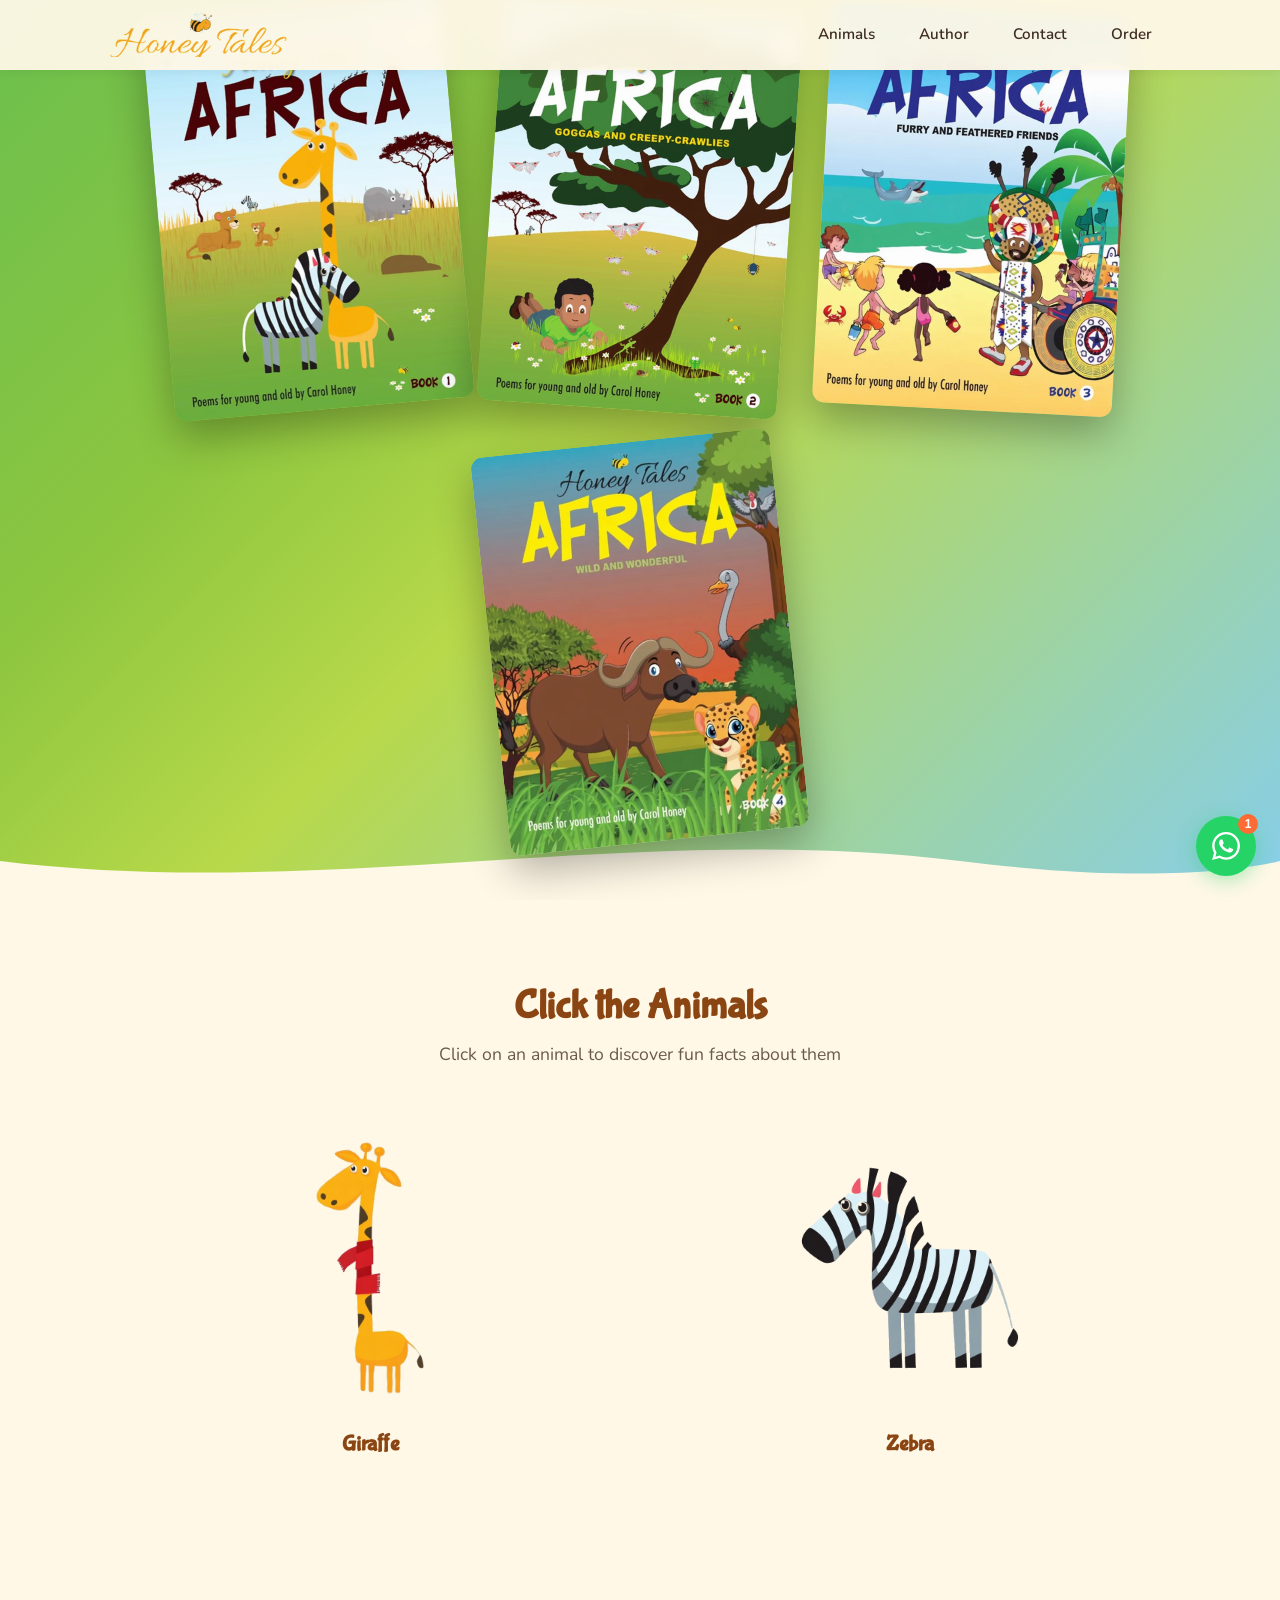
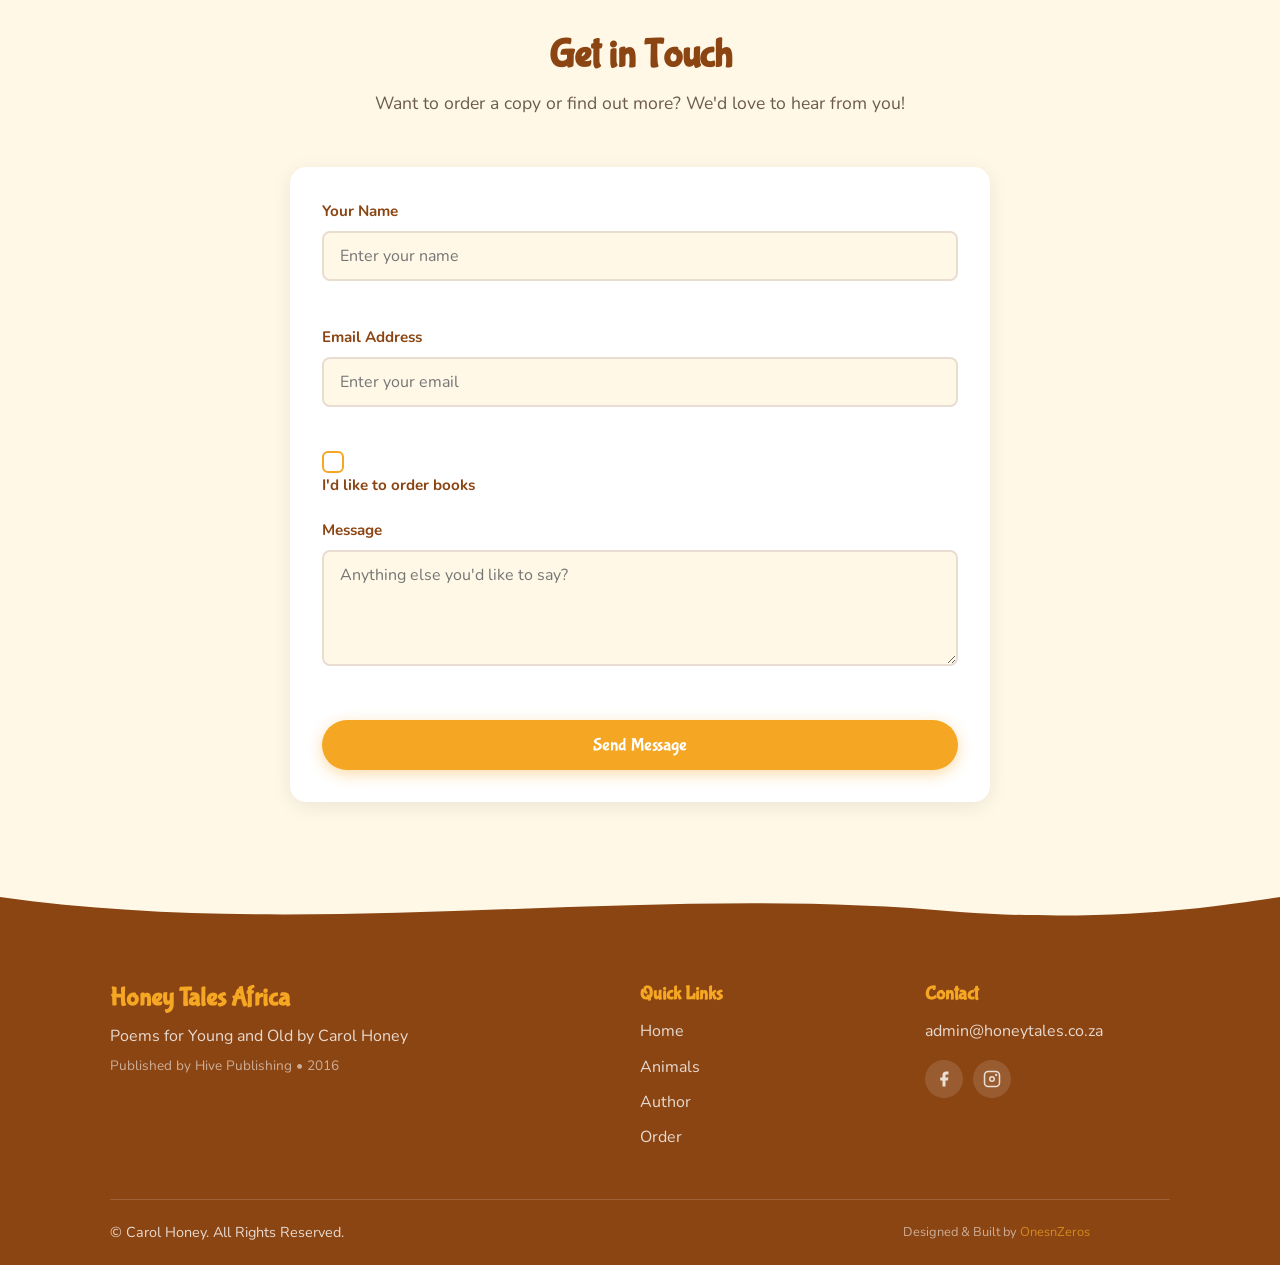
==== commit da12aabd: "Animations for fun facts, page rearrangements" ====
--- a/index.html
+++ b/index.html
@@ -2,6 +2,14 @@
 <html lang="en">
 <head>
     <meta charset="UTF-8">
+    <!-- Google tag (gtag.js) -->
+    <script async src="https://www.googletagmanager.com/gtag/js?id=G-DBXV2L0RBS"></script>
+    <script>
+      window.dataLayer = window.dataLayer || [];
+      function gtag(){dataLayer.push(arguments);}
+      gtag('js', new Date());
+      gtag('config', 'G-DBXV2L0RBS');
+    </script>
     <meta name="viewport" content="width=device-width, initial-scale=1.0">
     <title>Honey Tales Africa - Poems for Young and Old by Carol Honey</title>
     <meta name="description" content="Honey Tales Africa - delightful children's poems about African wildlife by Carol Honey. Lions, Elephants, Giraffes and more!">
@@ -16,7 +24,7 @@
     <nav class="navbar" id="navbar">
         <div class="nav-container">
             <a href="#home" class="nav-logo">
-                <img src="assets/bee.png" alt="Honey Tales Africa" class="nav-logo-img">
+                <img src="assets/ht_honeytales_text.png" alt="Honey Tales Africa" class="nav-logo-img">
             </a>
             <button class="nav-toggle" id="navToggle" aria-label="Toggle navigation">
                 <span></span>
@@ -24,11 +32,11 @@
                 <span></span>
             </button>
             <ul class="nav-links" id="navLinks">
-                <li><a href="#home">Home</a></li>
-                <li><a href="#books">Books</a></li>
+                <li class="nav-hidden"><a href="#home">Home</a></li>
                 <li><a href="#animals">Animals</a></li>
-                <li><a href="#about">About</a></li>
+                <li><a href="about.html">Author</a></li>
                 <li><a href="#contact">Contact</a></li>
+                <li><a href="order.html">Order</a></li>
             </ul>
         </div>
     </nav>
@@ -36,33 +44,47 @@
     <!-- Hero Section -->
     <section class="hero" id="home">
         <div class="hero-books">
-            <div class="hero-book hero-book--1">
-                <video class="hero-cover-img" muted playsinline preload="auto">
+            <a href="books/africa.html" class="hero-book hero-book--1" aria-label="Honey Tales Africa Book 1">
+                <video class="hero-cover-img" muted playsinline preload="auto" poster="assets/africa-cover.png">
                     <source src="assets/africa-cover.mp4" type="video/mp4">
                 </video>
-            </div>
-            <div class="hero-book hero-book--2">
-                <video class="hero-cover-img" muted playsinline preload="auto">
+            </a>
+            <a href="books/goggas.html" class="hero-book hero-book--2" aria-label="Honey Tales Africa Book 2 – Goggas">
+                <video class="hero-cover-img" muted playsinline preload="auto" poster="assets/goggas-cover.png">
                     <source src="assets/gogga-cover.mp4" type="video/mp4">
                 </video>
-            </div>
-            <div class="hero-book hero-book--3">
-                <video class="hero-cover-img" muted playsinline preload="auto">
+            </a>
+            <a href="books/friends.html" class="hero-book hero-book--3" aria-label="Honey Tales Africa Book 3 – Furry and Feathered Friends">
+                <video class="hero-cover-img" muted playsinline preload="auto" poster="assets/friends-cover.png">
                     <source src="assets/friends-cover.mp4" type="video/mp4">
                 </video>
-            </div>
-            <div class="hero-book hero-book--4">
-                <video class="hero-cover-img" muted playsinline preload="auto">
+            </a>
+            <a href="books/wild.html" class="hero-book hero-book--4" aria-label="Honey Tales Africa Book 4 – Wild and Wonderful">
+                <video class="hero-cover-img" muted playsinline preload="auto" poster="assets/wild-cover.png">
                     <source src="assets/wild-cover.mp4" type="video/mp4">
                 </video>
-            </div>
-        </div>
-        <div class="hero-content fade-in">
-            <img src="assets/ht_logo_large.png" alt="Honey Tales Africa" class="hero-logo">
-            <p class="hero-subtitle">Children's Books</p>
-            <p class="hero-author">by Carol Honey</p>
-            <p class="hero-tagline">Discover the wonderful world of African wildlife through delightful poems that enchant children and adults alike!</p>
-            <a href="#animals" class="btn btn-primary">Meet the Animals</a>
+            </a>
+        </div>
+        <div class="hero-series-pills" id="books">
+            <div class="hero-series-pill">
+                <span class="hero-series-number" id="statBooks">–</span>
+                <span class="hero-series-label">Books</span>
+            </div>
+            <div class="hero-series-divider"></div>
+            <div class="hero-series-pill">
+                <span class="hero-series-number" id="statPoems">–</span>
+                <span class="hero-series-label">Poems</span>
+            </div>
+            <div class="hero-series-divider"></div>
+            <div class="hero-series-pill">
+                <span class="hero-series-number" id="statAge">–</span>
+                <span class="hero-series-label">For everyone</span>
+            </div>
+            <div class="hero-series-divider"></div>
+            <div class="hero-series-pill">
+                <span class="hero-series-number" id="statPrice">–</span>
+                <span class="hero-series-label">Per book</span>
+            </div>
         </div>
         <div class="hero-wave">
             <svg viewBox="0 0 1440 120" preserveAspectRatio="none">
@@ -71,36 +93,16 @@
         </div>
     </section>
 
-    <!-- Books Section -->
-    <section class="books-section" id="books">
-        <div class="container">
-            <h2 class="section-title fade-in">Our Books</h2>
-            <p class="section-subtitle fade-in">The Honey Tales Africa series</p>
-
-            <div class="book-item fade-in">
-                <div class="book-item-cover">
-                    <img src="assets/africa-cover.png" alt="Honey Tales Africa Book 1 Cover" loading="lazy">
-                </div>
-                <div class="book-item-info">
-                    <h3>Honey Tales Africa</h3>
-                    <p>Embark on an enchanting journey into the heart of African wildlife with Honey Tales Book 1. Through lively rhymes and captivating illustrations, this book introduces children to the fascinating animals and insects that inhabit the African landscape. It's an educational and fun adventure that will not only entertain but also teach your young readers about the marvellous world of nature.</p>
-                    <a href="#contact" class="btn btn-primary">Get Your Copy</a>
-                </div>
-            </div>
-        </div>
-    </section>
-
     <!-- Poems Section -->
     <section class="animals-section" id="animals">
         <div class="container">
-            <h2 class="section-title fade-in">Discover Fun Animal Facts</h2>
-            <p class="section-subtitle fade-in">Learn amazing things about the animals of Africa</p>
+            <h2 class="section-title fade-in">Click the Animals</h2>
+            <p class="section-subtitle fade-in">Click on an animal to discover fun facts about them</p>
 
             <div class="animal-gallery">
                 <div class="animal-item fade-in" data-animal="giraffe">
                     <img src="assets/images/web/giraffe.png" alt="Giraffe - cartoon giraffe wearing a red scarf" loading="lazy">
                     <h3 class="animal-name">Giraffe</h3>
-                    <img src="assets/click-me.png" alt="Click me" class="click-me-hint">
                 </div>
 
                 <div class="animal-item fade-in" data-animal="zebras">
@@ -108,100 +110,6 @@
                     <h3 class="animal-name">Zebra</h3>
                 </div>
             </div>
-
-            <div class="animals-cta fade-in">
-                <p>Want to read all 11 poems with their beautiful illustrations? Get your copy of <strong>Honey Tales Africa &ndash; Book 1</strong>!</p>
-                <a href="#contact" class="btn btn-secondary">Get Your Copy</a>
-            </div>
-        </div>
-    </section>
-
-    <!-- About Section -->
-    <section class="about-section" id="about">
-        <div class="about-wave-top">
-            <svg viewBox="0 0 1440 80" preserveAspectRatio="none">
-                <path d="M0,40 C480,80 960,0 1440,40 L1440,0 L0,0 Z" fill="#FFF8E7"/>
-            </svg>
-        </div>
-        <div class="container">
-            <h2 class="section-title fade-in">About Honey Tales Africa</h2>
-
-            <div class="about-grid">
-                <div class="about-author fade-in">
-                    <div class="author-avatar">
-                        <img src="assets/images/web/author.png" alt="Carol Honey - Author of Honey Tales Africa" class="author-book-cover">
-                    </div>
-                    <h3>Carol Honey</h3>
-                    <p class="author-role">Author &amp; Poet</p>
-                    <p>Carol Honey is the independent self-published author of the Honey Tales Africa series of children's books. She has been writing humorous poems for her family and friends her whole life, but it was when she started writing for her Grand-Children that her friends and family persuaded her to publish.</p>
-                    <p>Carol has always had a keen interest in the wildlife of South Africa and wanted to teach her Grand-Children about conservation and the love of all animals and nature.</p>
-                    <p>She is retired and lives and works out of her home in Centurion, and is spending her time working on the next book in the series. With the assistance of her husband David, Carol sells her books at various craft markets and direct to schools.</p>
-                </div>
-
-                <div class="about-testimonials fade-in">
-                    <h3>What People Say</h3>
-
-                    <div class="testimonial">
-                        <div class="testimonial-quote">
-                            <svg width="24" height="24" viewBox="0 0 24 24" fill="#F5A623" aria-hidden="true">
-                                <path d="M6 17h3l2-4V7H5v6h3zm8 0h3l2-4V7h-6v6h3z"/>
-                            </svg>
-                            <p>These charming poems and illustrations are not only highly entertaining and enjoyable, they are also educational. They introduce children to the fun of rhyming words, enlarge vocabulary, and stimulate the imagination.</p>
-                        </div>
-                        <p class="testimonial-author">&mdash; Nicola Obertik, HDE in Education</p>
-                    </div>
-
-                    <div class="testimonial">
-                        <div class="testimonial-quote">
-                            <svg width="24" height="24" viewBox="0 0 24 24" fill="#F5A623" aria-hidden="true">
-                                <path d="M6 17h3l2-4V7H5v6h3zm8 0h3l2-4V7h-6v6h3z"/>
-                            </svg>
-                            <p>This series of delightful poems and illustrations with their humour, warmth, and sheer sense of joy will surely enchant everyone. Honey Tales is a wonderful contribution to the world of children!</p>
-                        </div>
-                        <p class="testimonial-author">&mdash; Petra Lombard, Franchisor M&amp;T Group</p>
-                    </div>
-                </div>
-            </div>
-
-            <!-- Book features -->
-            <div class="book-features fade-in">
-                <div class="feature">
-                    <div class="feature-icon">
-                        <svg width="48" height="48" viewBox="0 0 48 48" aria-hidden="true">
-                            <circle cx="24" cy="24" r="22" fill="#4CAF50" opacity="0.15"/>
-                            <text x="24" y="32" text-anchor="middle" font-size="24">11</text>
-                        </svg>
-                    </div>
-                    <h4>11 Poems</h4>
-                    <p>Featuring African animals from Lions to Shongololos</p>
-                </div>
-                <div class="feature">
-                    <div class="feature-icon">
-                        <svg width="48" height="48" viewBox="0 0 48 48" aria-hidden="true">
-                            <circle cx="24" cy="24" r="22" fill="#FF6B35" opacity="0.15"/>
-                            <path d="M14 10 L34 10 L34 38 L24 33 L14 38Z" stroke="#FF6B35" stroke-width="2.5" fill="none"/>
-                        </svg>
-                    </div>
-                    <h4>Educational</h4>
-                    <p>Introduces rhyming, vocabulary and appreciation for wildlife</p>
-                </div>
-                <div class="feature">
-                    <div class="feature-icon">
-                        <svg width="48" height="48" viewBox="0 0 48 48" aria-hidden="true">
-                            <circle cx="24" cy="24" r="22" fill="#F5A623" opacity="0.15"/>
-                            <circle cx="24" cy="20" r="8" stroke="#F5A623" stroke-width="2.5" fill="none"/>
-                            <path d="M16 32 Q24 38 32 32" stroke="#F5A623" stroke-width="2.5" fill="none" stroke-linecap="round"/>
-                        </svg>
-                    </div>
-                    <h4>For All Ages</h4>
-                    <p>Poems for young and old &ndash; from tots to grandparents</p>
-                </div>
-            </div>
-        </div>
-        <div class="about-wave-bottom">
-            <svg viewBox="0 0 1440 80" preserveAspectRatio="none">
-                <path d="M0,40 C480,0 960,80 1440,40 L1440,80 L0,80 Z" fill="#FFF8E7"/>
-            </svg>
         </div>
     </section>
 
@@ -211,64 +119,104 @@
             <h2 class="section-title fade-in">Get in Touch</h2>
             <p class="section-subtitle fade-in">Want to order a copy or find out more? We'd love to hear from you!</p>
 
-            <div class="contact-grid">
-                <div class="contact-info fade-in">
-                    <div class="contact-item">
-                        <div class="contact-icon">
-                            <svg width="24" height="24" viewBox="0 0 24 24" fill="none" stroke="#F5A623" stroke-width="2" stroke-linecap="round" stroke-linejoin="round">
-                                <path d="M4 4h16c1.1 0 2 .9 2 2v12c0 1.1-.9 2-2 2H4c-1.1 0-2-.9-2-2V6c0-1.1.9-2 2-2z"/>
-                                <polyline points="22,6 12,13 2,6"/>
-                            </svg>
+            <form class="contact-form contact-form--centered fade-in" id="contactForm">
+                <div class="form-group">
+                    <label for="name">Your Name</label>
+                    <input type="text" id="name" name="name" placeholder="Enter your name" required>
+                    <span class="error-message" id="nameError"></span>
+                </div>
+                <div class="form-group">
+                    <label for="email">Email Address</label>
+                    <input type="email" id="email" name="email" placeholder="Enter your email" required>
+                    <span class="error-message" id="emailError"></span>
+                </div>
+
+                <!-- Order Books Toggle -->
+                <div class="form-group">
+                    <label class="order-toggle-label">
+                        <input type="checkbox" id="orderBooksToggle">
+                        <span class="order-toggle-box"></span>
+                        I'd like to order books
+                    </label>
+                </div>
+
+                <!-- Book Selector (hidden until toggle checked) -->
+                <div class="book-order-selector" id="bookOrderSelector">
+                    <p class="book-order-heading">Select the books you'd like:</p>
+                    <div class="book-order-grid">
+                        <div class="book-order-tile" data-title="Book 1 – Honey Tales Africa" data-price="180">
+                            <img src="assets/africa-cover.png" alt="Book 1 – Honey Tales Africa">
+                            <span class="book-order-title">Book 1</span>
+                            <div class="book-qty-row">
+                                <button type="button" class="qty-btn qty-minus" aria-label="Remove">−</button>
+                                <span class="qty-display">0</span>
+                                <button type="button" class="qty-btn qty-plus" aria-label="Add">+</button>
+                            </div>
                         </div>
-                        <div>
-                            <h4>Email</h4>
-                            <a href="mailto:honeytalesafrica@gmail.com">honeytalesafrica@gmail.com</a>
+                        <div class="book-order-tile" data-title="Book 2 – Goggas &amp; Creepy-Crawlies" data-price="180">
+                            <img src="assets/goggas-cover.png" alt="Book 2 – Goggas">
+                            <span class="book-order-title">Book 2</span>
+                            <div class="book-qty-row">
+                                <button type="button" class="qty-btn qty-minus" aria-label="Remove">−</button>
+                                <span class="qty-display">0</span>
+                                <button type="button" class="qty-btn qty-plus" aria-label="Add">+</button>
+                            </div>
                         </div>
-                    </div>
-                    <div class="contact-item">
-                        <div class="contact-icon">
-                            <svg width="24" height="24" viewBox="0 0 24 24" fill="none" stroke="#4CAF50" stroke-width="2" stroke-linecap="round" stroke-linejoin="round">
-                                <path d="M21 11.5a8.38 8.38 0 0 1-.9 3.8 8.5 8.5 0 0 1-7.6 4.7 8.38 8.38 0 0 1-3.8-.9L3 21l1.9-5.7a8.38 8.38 0 0 1-.9-3.8 8.5 8.5 0 0 1 4.7-7.6 8.38 8.38 0 0 1 3.8-.9h.5a8.48 8.48 0 0 1 8 8v.5z"/>
-                            </svg>
+                        <div class="book-order-tile" data-title="Book 3 – Furry &amp; Feathered Friends" data-price="180">
+                            <img src="assets/friends-cover.png" alt="Book 3 – Friends">
+                            <span class="book-order-title">Book 3</span>
+                            <div class="book-qty-row">
+                                <button type="button" class="qty-btn qty-minus" aria-label="Remove">−</button>
+                                <span class="qty-display">0</span>
+                                <button type="button" class="qty-btn qty-plus" aria-label="Add">+</button>
+                            </div>
                         </div>
-                        <div>
-                            <h4>WhatsApp</h4>
-                            <p>Click the green button to chat with us!</p>
+                        <div class="book-order-tile" data-title="Book 4 – Wild &amp; Wonderful" data-price="180">
+                            <img src="assets/wild-cover.png" alt="Book 4 – Wild">
+                            <span class="book-order-title">Book 4</span>
+                            <div class="book-qty-row">
+                                <button type="button" class="qty-btn qty-minus" aria-label="Remove">−</button>
+                                <span class="qty-display">0</span>
+                                <button type="button" class="qty-btn qty-plus" aria-label="Add">+</button>
+                            </div>
                         </div>
                     </div>
-
-                    <!-- Decorative bee -->
-                    <div class="contact-decoration">
-                        <img src="assets/images/web/shongololo.png" alt="" aria-hidden="true" width="200">
-                    </div>
-                </div>
-
-                <form class="contact-form fade-in" id="contactForm">
-                    <div class="form-group">
-                        <label for="name">Your Name</label>
-                        <input type="text" id="name" name="name" placeholder="Enter your name" required>
-                        <span class="error-message" id="nameError"></span>
-                    </div>
-                    <div class="form-group">
-                        <label for="email">Email Address</label>
-                        <input type="email" id="email" name="email" placeholder="Enter your email" required>
-                        <span class="error-message" id="emailError"></span>
-                    </div>
-                    <div class="form-group">
-                        <label for="message">Message</label>
-                        <textarea id="message" name="message" rows="5" placeholder="How can we help you?" required></textarea>
-                        <span class="error-message" id="messageError"></span>
-                    </div>
-                    <button type="submit" class="btn btn-primary">Send Message</button>
-                    <div class="form-success" id="formSuccess">
-                        <svg width="24" height="24" viewBox="0 0 24 24" fill="none" stroke="#4CAF50" stroke-width="2">
-                            <path d="M22 11.08V12a10 10 0 1 1-5.93-9.14"/>
-                            <polyline points="22 4 12 14.01 9 11.01"/>
-                        </svg>
-                        <p>Thank you for your message! We'll get back to you soon.</p>
-                    </div>
-                </form>
-            </div>
+                    <div class="contact-total-box" id="contactTotalBox">
+                        <span class="order-total-label">Books total</span>
+                        <span class="order-total-amount" id="contactTotalAmount">R0</span>
+                    </div>
+                    <p class="contact-fx-convert" id="contactFxConvert"></p>
+                    <span class="error-message" id="booksError"></span>
+                    <div class="form-group" style="margin-top:16px;">
+                        <label for="deliveryAddress">Delivery Address</label>
+                        <textarea id="deliveryAddress" name="Delivery Address" rows="3" placeholder="Street, suburb, city, postal code"></textarea>
+                        <span class="error-message" id="addressError"></span>
+                    </div>
+                    <div class="form-group" style="margin-top:-8px;">
+                        <label for="deliveryCountry">Country</label>
+                        <input type="text" id="deliveryCountry" name="Country" placeholder="e.g. South Africa">
+                        <span class="error-message" id="countryError"></span>
+                    </div>
+                    <p class="order-note">
+                        📦 Postage costs will apply — we'll confirm the final price with you. Sending this message puts you under no obligation.
+                    </p>
+                    <input type="hidden" id="booksOrdered" name="Books Ordered" value="">
+                </div>
+
+                <div class="form-group">
+                    <label for="message">Message</label>
+                    <textarea id="message" name="message" rows="4" placeholder="Anything else you'd like to say?"></textarea>
+                    <span class="error-message" id="messageError"></span>
+                </div>
+                <button type="submit" class="btn btn-primary">Send Message</button>
+                <div class="form-success" id="formSuccess">
+                    <svg width="24" height="24" viewBox="0 0 24 24" fill="none" stroke="#4CAF50" stroke-width="2">
+                        <path d="M22 11.08V12a10 10 0 1 1-5.93-9.14"/>
+                        <polyline points="22 4 12 14.01 9 11.01"/>
+                    </svg>
+                    <p>Thank you! We'll be in touch soon.</p>
+                </div>
+            </form>
         </div>
     </section>
 
@@ -290,15 +238,22 @@
                     <h4>Quick Links</h4>
                     <ul>
                         <li><a href="#home">Home</a></li>
-                        <li><a href="#books">Books</a></li>
                         <li><a href="#animals">Animals</a></li>
-                        <li><a href="#about">About</a></li>
-                        <li><a href="#contact">Contact</a></li>
+                        <li><a href="about.html">Author</a></li>
+                        <li><a href="order.html">Order</a></li>
                     </ul>
                 </div>
                 <div class="footer-contact">
                     <h4>Contact</h4>
-                    <p><a href="mailto:honeytalesafrica@gmail.com">honeytalesafrica@gmail.com</a></p>
+                    <p>admin@honeytales.co.za</p>
+                    <div class="footer-social">
+                        <a href="https://facebook.com/honeytalesafrica" target="_blank" rel="noopener noreferrer" class="footer-social-link" aria-label="Facebook">
+                            <svg width="18" height="18" viewBox="0 0 24 24" fill="currentColor"><path d="M18 2h-3a5 5 0 0 0-5 5v3H7v4h3v8h4v-8h3l1-4h-4V7a1 1 0 0 1 1-1h3z"/></svg>
+                        </a>
+                        <a href="https://instagram.com/honeytalesafrica" target="_blank" rel="noopener noreferrer" class="footer-social-link" aria-label="Instagram">
+                            <svg width="18" height="18" viewBox="0 0 24 24" fill="none" stroke="currentColor" stroke-width="2" stroke-linecap="round" stroke-linejoin="round"><rect x="2" y="2" width="20" height="20" rx="5" ry="5"/><circle cx="12" cy="12" r="3"/><circle cx="17.5" cy="6.5" r="1.5" fill="currentColor" stroke="none"/></svg>
+                        </a>
+                    </div>
                 </div>
             </div>
             <div class="footer-bottom">
@@ -321,7 +276,7 @@
             <div class="whatsapp-popup-body">
                 <p>Hi there! Want to order some books? Chat with us on WhatsApp!</p>
             </div>
-            <a href="https://wa.me/PLACEHOLDER_NUMBER?text=Hi!%20I'm%20interested%20in%20Honey%20Tales%20Africa" target="_blank" rel="noopener noreferrer" class="whatsapp-popup-btn">
+            <a href="https://wa.me/27832610732?text=Hi!%20I'm%20interested%20in%20Honey%20Tales%20Africa" target="_blank" rel="noopener noreferrer" class="whatsapp-popup-btn">
                 Start Chat
             </a>
         </div>
--- a/css/styles.css
+++ b/css/styles.css
@@ -43,6 +43,7 @@
     background-color: var(--cream);
     line-height: 1.7;
     overflow-x: hidden;
+
 }
 
 h1, h2, h3, h4 {
@@ -143,8 +144,20 @@
 }
 
 .nav-logo-img {
-    height: 50px;
+    height: 44px;
     width: auto;
+}
+
+.hero-bee-wrap {
+    z-index: 2;
+    animation: float1 3s ease-in-out infinite;
+}
+
+.hero-bee {
+    width: 120px;
+    height: auto;
+    display: block;
+    filter: drop-shadow(0 6px 16px rgba(0,0,0,0.2));
 }
 
 .nav-links {
@@ -168,6 +181,10 @@
     color: var(--white);
 }
 
+.nav-links .nav-hidden {
+    display: none;
+}
+
 .nav-toggle {
     display: none;
     flex-direction: column;
@@ -202,28 +219,49 @@
 /* --- Hero Section --- */
 .hero {
     position: relative;
-    min-height: 100vh;
-    display: flex;
+    height: 100svh;
+    min-height: 620px;
+    display: flex;
+    flex-direction: column;
     align-items: center;
     justify-content: center;
+    gap: 28px;
     background: linear-gradient(135deg, #6BBF4E 0%, #8DC63F 30%, #B8D94A 50%, #87CEEB 100%);
-    padding: 100px 20px 60px;
+    padding: 80px 20px 20px;
     overflow: hidden;
 }
 
+.hero-logo-wrap {
+    z-index: 2;
+}
+
+.hero-logo {
+    width: 180px;
+    max-width: 50vw;
+    display: block;
+    height: auto;
+    filter: drop-shadow(0 4px 12px rgba(0,0,0,0.2));
+}
+
 .hero-books {
-    position: absolute;
-    left: 2%;
-    top: 50%;
-    transform: translateY(-50%);
-    z-index: 2;
-    display: flex;
-    gap: 20px;
-    align-items: center;
+    position: relative;
+    z-index: 5;
+    display: flex;
+    gap: 32px;
+    align-items: center;
+    justify-content: center;
+    flex-wrap: wrap;
+    perspective: 1200px;
 }
 
 .hero-book {
     flex-shrink: 0;
+    width: 300px;
+    text-decoration: none;
+    display: block;
+    cursor: pointer;
+    transition: transform 0.7s cubic-bezier(0.34, 1.56, 0.64, 1);
+    position: relative;
 }
 
 .hero-book--1 { transform: rotate(-5deg); }
@@ -231,6 +269,28 @@
 .hero-book--3 { transform: rotate(3deg); }
 .hero-book--4 { transform: rotate(-6deg); }
 
+/* Active book while video plays */
+.hero-book--1.is-playing {
+    transform: rotate(-3deg) scale(1.18) translateY(18px) perspective(700px) rotateX(-5deg);
+    z-index: 10;
+}
+.hero-book--2.is-playing {
+    transform: rotate(1deg) scale(1.22) translateY(44px) perspective(700px) rotateX(-6deg);
+    z-index: 10;
+}
+.hero-book--3.is-playing {
+    transform: rotate(-1deg) scale(1.22) translateY(44px) perspective(700px) rotateX(-6deg);
+    z-index: 10;
+}
+.hero-book--4.is-playing {
+    transform: rotate(-3deg) scale(1.18) translateY(18px) perspective(700px) rotateX(-5deg);
+    z-index: 10;
+}
+
+.hero-book.is-playing .hero-cover-img {
+    box-shadow: 0 48px 96px rgba(0, 0, 0, 0.55), 0 0 0 3px rgba(255, 255, 255, 0.25);
+}
+
 .hero-book--1 .hero-cover-img {
     animation: float1 4s ease-in-out infinite;
 }
@@ -251,10 +311,16 @@
 }
 
 .hero-cover-img {
-    width: 185px;
+    width: 300px;
+    height: 400px;
+    aspect-ratio: 3 / 4;
+    object-fit: cover;
     border-radius: 12px;
     box-shadow: 0 16px 40px rgba(0, 0, 0, 0.3);
     display: block;
+    outline: none;
+    border: none;
+    -webkit-appearance: none;
 }
 
 @keyframes float1 {
@@ -271,34 +337,136 @@
     margin-right: 5%;
 }
 
-.hero-logo {
-    max-width: 350px;
-    width: 100%;
-    height: auto;
-    margin-bottom: 12px;
-}
-
-.hero-subtitle {
+.hero-content::before {
+    content: '';
+    position: absolute;
+    inset: -60px -80px;
+    background: radial-gradient(ellipse at center, rgba(255, 255, 255, 0.12) 0%, transparent 70%);
+    border-radius: 50%;
+    pointer-events: none;
+    z-index: -1;
+}
+
+
+.hero-author {
+    font-size: 1.2rem;
+    color: var(--brown);
+    font-style: italic;
+    font-weight: 600;
+    margin-bottom: 24px;
+    letter-spacing: 0.02em;
+}
+
+.hero-badges {
+    display: flex;
+    gap: 10px;
+    justify-content: center;
+    flex-wrap: wrap;
+    margin-bottom: 24px;
+}
+
+.hero-badge {
+    backdrop-filter: blur(6px);
     font-family: 'Bubblegum Sans', cursive;
-    font-size: 1.5rem;
-    color: rgba(255, 255, 255, 0.9);
-    margin-bottom: 4px;
-}
-
-.hero-author {
-    font-size: 1.15rem;
-    color: rgba(255, 255, 255, 0.85);
+    font-size: 0.95rem;
+    padding: 6px 16px;
+    border-radius: 50px;
+    border: 2px solid;
+}
+
+.hero-badge:nth-child(1) {
+    background: rgba(245, 166, 35, 0.25);
+    border-color: rgba(245, 166, 35, 0.7);
+    color: var(--brown);
+}
+
+.hero-badge:nth-child(2) {
+    background: rgba(76, 175, 80, 0.25);
+    border-color: rgba(76, 175, 80, 0.7);
+    color: var(--brown);
+}
+
+.hero-badge:nth-child(3) {
+    background: rgba(255, 107, 53, 0.25);
+    border-color: rgba(255, 107, 53, 0.7);
+    color: var(--brown);
+}
+
+.hero-review {
+    margin-bottom: 28px;
+}
+
+.hero-stars {
+    color: var(--honey);
+    font-size: 1.4rem;
+    letter-spacing: 3px;
+    margin-bottom: 6px;
+    text-shadow: 0 1px 4px rgba(0,0,0,0.15);
+}
+
+.hero-quote {
+    font-size: 1.05rem;
+    color: var(--text-dark);
+    font-style: italic;
     font-weight: 600;
-    margin-bottom: 20px;
-}
-
-.hero-tagline {
-    font-size: 1.1rem;
-    color: rgba(255, 255, 255, 0.9);
-    margin-bottom: 30px;
-    max-width: 500px;
-    margin-left: auto;
-    margin-right: auto;
+    margin-bottom: 2px;
+}
+
+.hero-quote-attr {
+    font-size: 0.85rem;
+    color: var(--brown);
+    font-weight: 700;
+}
+
+.hero-ctas {
+    display: flex;
+    gap: 14px;
+    justify-content: center;
+    flex-wrap: wrap;
+}
+
+.btn-outline {
+    background: rgba(255, 255, 255, 0.15);
+    color: var(--brown);
+    border: 2px solid rgba(255, 255, 255, 0.9);
+    box-shadow: 0 4px 15px rgba(255, 255, 255, 0.2);
+    backdrop-filter: blur(4px);
+}
+
+.btn-outline:hover {
+    background: rgba(255, 255, 255, 0.3);
+    color: var(--brown);
+    border-color: var(--white);
+    transform: translateY(-2px);
+}
+
+.hero-paws {
+    position: absolute;
+    inset: 0;
+    pointer-events: none;
+}
+
+.hero-paw {
+    position: absolute;
+    fill: rgba(255, 255, 255, 0.35);
+}
+
+.hero-paw--1 {
+    top: 8%;
+    right: -2%;
+    transform: rotate(25deg);
+}
+
+.hero-paw--2 {
+    bottom: 18%;
+    right: 4%;
+    transform: rotate(-15deg);
+}
+
+.hero-paw--3 {
+    top: 40%;
+    left: -4%;
+    transform: rotate(40deg);
 }
 
 .hero .btn {
@@ -320,6 +488,92 @@
     height: 80px;
 }
 
+/* --- Hero Series Pills --- */
+.hero-series-pills {
+    position: relative;
+    z-index: 2;
+    display: flex;
+    align-items: center;
+    justify-content: center;
+    gap: 0;
+    flex-wrap: wrap;
+    row-gap: 16px;
+    background: rgba(255, 255, 255, 0.18);
+    backdrop-filter: blur(8px);
+    -webkit-backdrop-filter: blur(8px);
+    border: 1px solid rgba(255, 255, 255, 0.35);
+    border-radius: 60px;
+    padding: 14px 8px;
+}
+
+.hero-series-pill {
+    display: flex;
+    flex-direction: column;
+    align-items: center;
+    gap: 2px;
+    padding: 0 32px;
+}
+
+.hero-series-number {
+    font-family: 'Bubblegum Sans', cursive;
+    font-size: 1.7rem;
+    color: #fff;
+    line-height: 1;
+    text-shadow: 0 1px 3px rgba(0,0,0,0.2);
+    overflow: hidden;
+    display: block;
+    white-space: nowrap;
+}
+
+@keyframes statScrollUp {
+    from { transform: translateY(110%); opacity: 0; }
+    to   { transform: translateY(0);    opacity: 1; }
+}
+
+@keyframes statPop {
+    0%   { transform: scale(1); }
+    40%  { transform: scale(1.45); }
+    65%  { transform: scale(0.88); }
+    85%  { transform: scale(1.15); }
+    100% { transform: scale(1); }
+}
+
+.stat-scroll {
+    display: inline-block;
+    animation: statScrollUp 0.38s cubic-bezier(0.22, 1, 0.36, 1) forwards;
+}
+
+.stat-pop {
+    animation: statPop 0.5s cubic-bezier(0.36, 0.07, 0.19, 0.97) forwards;
+}
+
+
+
+/* --- Contact section FX --- */
+.contact-fx-convert {
+    font-family: 'Bubblegum Sans', cursive;
+    font-size: 0.85rem;
+    color: var(--text-muted);
+    text-align: right;
+    margin: 2px 0 4px;
+    min-height: 1em;
+}
+
+.hero-series-label {
+    font-size: 0.75rem;
+    color: rgba(255, 255, 255, 0.85);
+    font-weight: 700;
+    text-transform: uppercase;
+    letter-spacing: 0.08em;
+}
+
+.hero-series-divider {
+    width: 1px;
+    height: 36px;
+    background: rgba(255, 255, 255, 0.4);
+    flex-shrink: 0;
+}
+
 /* --- Section Titles --- */
 .section-title {
     font-size: 2.5rem;
@@ -335,10 +589,124 @@
     margin-bottom: 48px;
 }
 
-/* --- Books Section --- */
+/* --- Series Strip --- */
+.series-strip {
+    background: var(--white);
+    padding: 48px 0;
+    border-top: 1px solid rgba(0,0,0,0.06);
+    border-bottom: 1px solid rgba(0,0,0,0.06);
+}
+
+.series-pills {
+    display: flex;
+    align-items: center;
+    justify-content: center;
+    gap: 0;
+    flex-wrap: wrap;
+    row-gap: 24px;
+}
+
+.series-pill {
+    display: flex;
+    flex-direction: column;
+    align-items: center;
+    gap: 4px;
+    padding: 0 48px;
+}
+
+.series-pill-number {
+    font-family: 'Bubblegum Sans', cursive;
+    font-size: 2.2rem;
+    color: var(--honey);
+    line-height: 1;
+}
+
+.series-pill-label {
+    font-size: 0.875rem;
+    color: var(--text-muted);
+    font-weight: 600;
+    text-transform: uppercase;
+    letter-spacing: 0.08em;
+}
+
+.series-divider {
+    width: 1px;
+    height: 48px;
+    background: rgba(0,0,0,0.12);
+    flex-shrink: 0;
+}
+
+/* --- Books Section (legacy) --- */
 .books-section {
     background: var(--cream);
     padding: 80px 0;
+}
+
+/* Compact 4-book grid */
+.books-grid {
+    display: grid;
+    grid-template-columns: repeat(4, 1fr);
+    gap: 24px;
+}
+
+.books-grid-card {
+    background: var(--white);
+    border-radius: var(--radius);
+    box-shadow: var(--shadow);
+    overflow: hidden;
+    text-decoration: none;
+    display: flex;
+    flex-direction: column;
+    transition: transform var(--transition), box-shadow var(--transition);
+}
+
+.books-grid-card:hover {
+    transform: translateY(-6px);
+    box-shadow: var(--shadow-hover);
+}
+
+.books-grid-cover img {
+    width: 100%;
+    aspect-ratio: 3 / 4;
+    object-fit: cover;
+    display: block;
+    transition: transform 0.4s ease;
+}
+
+.books-grid-card:hover .books-grid-cover img {
+    transform: scale(1.04);
+}
+
+.books-grid-cover {
+    overflow: hidden;
+}
+
+.books-grid-info {
+    padding: 16px 18px 20px;
+    display: flex;
+    flex-direction: column;
+    gap: 6px;
+    flex: 1;
+}
+
+.books-grid-info h3 {
+    font-size: 1rem;
+    color: var(--brown);
+    line-height: 1.3;
+}
+
+.books-grid-info p {
+    color: var(--text-muted);
+    font-size: 0.875rem;
+    line-height: 1.5;
+    flex: 1;
+}
+
+.books-grid-cta {
+    font-family: 'Bubblegum Sans', cursive;
+    font-size: 0.9rem;
+    color: var(--honey-dark);
+    margin-top: 4px;
 }
 
 .book-item {
@@ -386,6 +754,24 @@
 }
 
 .book-item-info .btn {
+    margin-top: 8px;
+}
+
+.book-number-badge {
+    display: inline-block;
+    background: var(--honey);
+    color: var(--white);
+    font-family: 'Bubblegum Sans', cursive;
+    font-size: 0.85rem;
+    padding: 4px 14px;
+    border-radius: 50px;
+    margin-bottom: 10px;
+}
+
+.book-item-ctas {
+    display: flex;
+    gap: 12px;
+    flex-wrap: wrap;
     margin-top: 8px;
 }
 
@@ -487,6 +873,40 @@
 }
 
 /* --- About Section --- */
+/* About teaser on landing page */
+.about-teaser {
+    display: flex;
+    align-items: center;
+    gap: 60px;
+    padding: 40px 0;
+}
+
+.about-teaser-photo {
+    flex: 0 0 220px;
+}
+
+.about-teaser-photo .author-book-cover {
+    width: 100%;
+    border-radius: var(--radius);
+    box-shadow: var(--shadow-hover);
+}
+
+.about-teaser-text h2 {
+    font-size: 2.2rem;
+    color: var(--brown);
+    margin-bottom: 4px;
+}
+
+.about-teaser-text p {
+    color: var(--text-muted);
+    line-height: 1.8;
+    margin-bottom: 12px;
+}
+
+.about-teaser-text .btn {
+    margin-top: 8px;
+}
+
 .about-section {
     background: linear-gradient(135deg, #FFF3D4, #FFE8C2);
     position: relative;
@@ -626,7 +1046,8 @@
 /* --- Contact Section --- */
 .contact-section {
     background: var(--cream);
-    padding: 80px 0;
+    padding: 40px 0 80px;
+    scroll-margin-top: 0px;
 }
 
 .contact-grid {
@@ -634,6 +1055,12 @@
     grid-template-columns: 1fr 1fr;
     gap: 40px;
     align-items: start;
+}
+
+.contact-form--centered {
+    max-width: 700px;
+    margin: 0 auto;
+    width: 100%;
 }
 
 .contact-info {
@@ -748,6 +1175,204 @@
     width: 100%;
 }
 
+/* --- Qty counter (shared: contact section + order page) --- */
+.book-qty-row {
+    display: flex;
+    align-items: center;
+    justify-content: center;
+    gap: 8px;
+    padding: 6px 8px;
+    background: var(--cream);
+}
+
+.qty-btn {
+    width: 26px;
+    height: 26px;
+    border-radius: 50%;
+    border: 2px solid var(--honey);
+    background: var(--white);
+    color: var(--honey);
+    font-size: 1rem;
+    font-weight: 700;
+    line-height: 1;
+    cursor: pointer;
+    display: flex;
+    align-items: center;
+    justify-content: center;
+    transition: background var(--transition), color var(--transition);
+    flex-shrink: 0;
+}
+
+.qty-btn:hover {
+    background: var(--honey);
+    color: var(--white);
+}
+
+.qty-btn:disabled {
+    opacity: 0.35;
+    cursor: default;
+    pointer-events: none;
+}
+
+.qty-display {
+    font-family: 'Bubblegum Sans', cursive;
+    font-size: 1rem;
+    color: var(--brown);
+    min-width: 20px;
+    text-align: center;
+}
+
+/* --- Order Books Toggle --- */
+.order-toggle-label {
+    display: flex;
+    align-items: center;
+    gap: 12px;
+    cursor: pointer;
+    font-weight: 700;
+    font-size: 1rem;
+    color: var(--brown);
+    user-select: none;
+}
+
+.order-toggle-label input[type="checkbox"] {
+    display: none;
+}
+
+.order-toggle-box {
+    width: 22px;
+    height: 22px;
+    border: 2px solid var(--honey);
+    border-radius: 6px;
+    background: var(--white);
+    flex-shrink: 0;
+    display: flex;
+    align-items: center;
+    justify-content: center;
+    transition: background var(--transition), border-color var(--transition);
+}
+
+.order-toggle-label input[type="checkbox"]:checked + .order-toggle-box {
+    background: var(--honey);
+    border-color: var(--honey);
+}
+
+.order-toggle-label input[type="checkbox"]:checked + .order-toggle-box::after {
+    content: '';
+    width: 6px;
+    height: 11px;
+    border: 2px solid #fff;
+    border-top: none;
+    border-left: none;
+    transform: rotate(45deg) translateY(-1px);
+    display: block;
+}
+
+/* --- Book Order Selector --- */
+.book-order-selector {
+    display: none;
+    margin-bottom: 20px;
+    animation: fadeSlideDown 0.3s ease;
+}
+
+.book-order-selector.show {
+    display: block;
+}
+
+@keyframes fadeSlideDown {
+    from { opacity: 0; transform: translateY(-8px); }
+    to   { opacity: 1; transform: translateY(0); }
+}
+
+.book-order-heading {
+    font-weight: 700;
+    color: var(--brown);
+    margin-bottom: 12px;
+    font-size: 0.9rem;
+}
+
+.book-order-grid {
+    display: grid;
+    grid-template-columns: repeat(4, 1fr);
+    gap: 12px;
+    margin-bottom: 14px;
+}
+
+.book-order-tile {
+    border-radius: 10px;
+    overflow: hidden;
+    border: 3px solid transparent;
+    box-shadow: var(--shadow);
+    transition: border-color var(--transition), transform var(--transition), box-shadow var(--transition);
+    display: flex;
+    flex-direction: column;
+}
+
+.book-order-tile img {
+    width: 100%;
+    aspect-ratio: 3 / 4;
+    object-fit: cover;
+    display: block;
+}
+
+.book-order-title {
+    background: var(--cream);
+    text-align: center;
+    font-family: 'Bubblegum Sans', cursive;
+    font-size: 0.8rem;
+    color: var(--brown);
+    padding: 6px 4px;
+}
+
+.book-order-tile.has-qty {
+    border-color: var(--honey);
+    transform: translateY(-3px);
+    box-shadow: var(--shadow-hover);
+}
+
+.book-order-tile.has-qty .book-order-title {
+    background: var(--honey);
+    color: var(--white);
+}
+
+.book-order-tile.has-qty .book-qty-row {
+    background: var(--honey);
+}
+
+/* --- Contact section total --- */
+.contact-total-box {
+    display: flex;
+    align-items: center;
+    justify-content: space-between;
+    background: var(--white);
+    border: 2px solid var(--honey);
+    border-radius: var(--radius-sm);
+    padding: 10px 16px;
+    margin: 12px 0 4px;
+}
+
+.order-total-label {
+    font-family: 'Bubblegum Sans', cursive;
+    font-size: 1rem;
+    color: var(--brown);
+}
+
+.order-total-amount {
+    font-family: 'Bubblegum Sans', cursive;
+    font-size: 1.4rem;
+    color: var(--honey);
+}
+
+.order-note {
+    font-size: 0.85rem;
+    color: var(--text-muted);
+    background: #FFF8E7;
+    border-left: 3px solid var(--honey);
+    padding: 10px 14px;
+    border-radius: 0 8px 8px 0;
+    line-height: 1.6;
+    margin-bottom: 4px;
+}
+
 /* --- Footer --- */
 .footer {
     background: var(--brown);
@@ -836,6 +1461,31 @@
 
 .footer-credit a:hover {
     text-decoration: underline;
+}
+
+/* --- Footer Social Icons --- */
+.footer-social {
+    display: flex;
+    gap: 10px;
+    margin-top: 14px;
+}
+
+.footer-social-link {
+    display: flex;
+    align-items: center;
+    justify-content: center;
+    width: 38px;
+    height: 38px;
+    border-radius: 50%;
+    background: rgba(255, 255, 255, 0.12);
+    color: rgba(255, 255, 255, 0.8);
+    transition: background var(--transition), transform var(--transition);
+}
+
+.footer-social-link:hover {
+    background: var(--honey);
+    color: #fff;
+    transform: translateY(-3px);
 }
 
 /* --- WhatsApp Widget --- */
@@ -1130,29 +1780,24 @@
 /* --- Responsive --- */
 @media (max-width: 968px) {
     .hero {
+        height: auto;
+        min-height: 100svh;
         flex-direction: column;
-        gap: 30px;
-        padding: 100px 20px 80px;
+        gap: 24px;
+        padding: 100px 20px 60px;
     }
 
     .hero-books {
-        position: relative;
-        left: auto;
-        top: auto;
-        transform: none;
-        flex-wrap: wrap;
-        justify-content: center;
-        max-width: 340px;
-        margin: 0 auto;
+        gap: 20px;
+    }
+
+    .hero-book {
+        width: 200px;
     }
 
     .hero-cover-img {
-        width: 130px;
-    }
-
-    .hero-content {
-        margin-left: auto;
-        margin-right: auto;
+        width: 200px;
+        height: 267px;
     }
 
     .animal-gallery {
@@ -1161,6 +1806,25 @@
 
     .about-grid {
         grid-template-columns: 1fr;
+    }
+
+    .about-teaser {
+        flex-direction: column;
+        text-align: center;
+        gap: 32px;
+    }
+
+    .about-teaser-photo {
+        flex: none;
+        width: 180px;
+    }
+
+    .series-pill {
+        padding: 0 28px;
+    }
+
+    .books-grid {
+        grid-template-columns: repeat(2, 1fr);
     }
 
     .contact-grid {
@@ -1194,6 +1858,7 @@
 @media (max-width: 768px) {
     .nav-toggle {
         display: flex;
+        grid-column: 3;
     }
 
     .nav-links {
@@ -1223,8 +1888,21 @@
     }
 
     .hero {
-        min-height: auto;
-        padding: 100px 20px 80px;
+        height: auto;
+        min-height: 100svh;
+        padding: 100px 20px 60px;
+    }
+
+    .hero-series-pills {
+        border-radius: 40px;
+    }
+
+    .hero-series-pill {
+        padding: 0 20px;
+    }
+
+    .hero-series-divider {
+        display: none;
     }
 
     .hero h1 {
@@ -1235,8 +1913,13 @@
         font-size: 2.6rem;
     }
 
+    .hero-book {
+        width: 220px;
+    }
+
     .hero-cover-img {
-        width: 115px;
+        width: 220px;
+        height: 293px;
     }
 
     .contact-form {
@@ -1260,6 +1943,12 @@
 }
 
 @media (max-width: 480px) {
+    .books-grid {
+        grid-template-columns: 1fr;
+        max-width: 280px;
+        margin: 0 auto;
+    }
+
     .hero h1 {
         font-size: 1.8rem;
     }
@@ -1272,8 +1961,25 @@
         font-size: 1.2rem;
     }
 
+    .series-divider {
+        display: none;
+    }
+
+    .series-pill {
+        padding: 0 20px;
+    }
+
+    .series-pill-number {
+        font-size: 1.8rem;
+    }
+
+    .hero-book {
+        width: 200px;
+    }
+
     .hero-cover-img {
-        width: 100px;
+        width: 200px;
+        height: 267px;
     }
 
     .section-title {
@@ -1286,3 +1992,105 @@
         gap: 5px;
     }
 }
+
+/* ==========================================
+   Shared card hover animation keyframes
+   (used by books.css and about.css)
+   ========================================== */
+
+/* Card entrances */
+@keyframes fc-bulge {
+    0%   { transform: scale(1) translateY(0) rotate(0deg); }
+    28%  { transform: scale(1.08) translateY(-9px) rotate(-1.8deg); }
+    50%  { transform: scale(1.05) translateY(-7px) rotate(1.2deg); }
+    68%  { transform: scale(1.06) translateY(-8px) rotate(-0.6deg); }
+    82%  { transform: scale(1.052) translateY(-7px) rotate(0.3deg); }
+    100% { transform: scale(1.05) translateY(-7px) rotate(0deg); }
+}
+@keyframes fc-tilt {
+    0%   { transform: translateY(0) rotate(0deg) scale(1); }
+    30%  { transform: translateY(-11px) rotate(-3deg) scale(1.07); }
+    52%  { transform: translateY(-8px) rotate(2deg) scale(1.05); }
+    70%  { transform: translateY(-9px) rotate(-1deg) scale(1.055); }
+    85%  { transform: translateY(-8px) rotate(0.5deg) scale(1.052); }
+    100% { transform: translateY(-8px) rotate(0deg) scale(1.05); }
+}
+@keyframes fc-pop {
+    0%   { transform: scale(1) translateY(0); }
+    22%  { transform: scale(1.1) translateY(-12px); }
+    42%  { transform: scale(0.97) translateY(-4px); }
+    62%  { transform: scale(1.07) translateY(-9px); }
+    78%  { transform: scale(1.03) translateY(-6px); }
+    90%  { transform: scale(1.055) translateY(-8px); }
+    100% { transform: scale(1.05) translateY(-7px); }
+}
+
+/* Card exits */
+@keyframes fc-bulge-out {
+    0%   { transform: scale(1.05) translateY(-7px) rotate(0deg); }
+    22%  { transform: scale(1.02) translateY(-3px) rotate(1.4deg); }
+    48%  { transform: scale(1.01) translateY(-1px) rotate(-0.8deg); }
+    72%  { transform: scale(1.005) translateY(0px) rotate(0.4deg); }
+    100% { transform: scale(1) translateY(0) rotate(0deg); }
+}
+@keyframes fc-tilt-out {
+    0%   { transform: translateY(-8px) rotate(0deg) scale(1.05); }
+    25%  { transform: translateY(-4px) rotate(2.5deg) scale(1.02); }
+    55%  { transform: translateY(-1px) rotate(-1.2deg) scale(1.01); }
+    80%  { transform: translateY(0px) rotate(0.5deg) scale(1.002); }
+    100% { transform: translateY(0) rotate(0deg) scale(1); }
+}
+@keyframes fc-pop-out {
+    0%   { transform: scale(1.05) translateY(-7px); }
+    20%  { transform: scale(0.98) translateY(-1px); }
+    45%  { transform: scale(1.02) translateY(-3px); }
+    68%  { transform: scale(0.995) translateY(-1px); }
+    100% { transform: scale(1) translateY(0); }
+}
+
+/* Icon entrances */
+@keyframes fi-magnify {
+    0%   { transform: scale(1) rotate(0deg); }
+    30%  { transform: scale(1.85) rotate(-8deg); }
+    55%  { transform: scale(1.4) rotate(5deg); }
+    73%  { transform: scale(1.6) rotate(-2deg); }
+    88%  { transform: scale(1.48) rotate(1deg); }
+    100% { transform: scale(1.5) rotate(0deg); }
+}
+@keyframes fi-spin {
+    0%   { transform: scale(1) rotate(0deg); }
+    35%  { transform: scale(1.6) rotate(200deg); }
+    60%  { transform: scale(1.38) rotate(168deg); }
+    78%  { transform: scale(1.53) rotate(183deg); }
+    92%  { transform: scale(1.47) rotate(178deg); }
+    100% { transform: scale(1.5) rotate(180deg); }
+}
+@keyframes fi-bounce {
+    0%   { transform: scale(1) translateY(0); }
+    20%  { transform: scale(1.65) translateY(-12px); }
+    40%  { transform: scale(1.3) translateY(-4px); }
+    58%  { transform: scale(1.55) translateY(-10px); }
+    74%  { transform: scale(1.42) translateY(-7px); }
+    87%  { transform: scale(1.5) translateY(-8px); }
+    100% { transform: scale(1.5) translateY(-8px); }
+}
+
+/* Icon exits */
+@keyframes fi-magnify-out {
+    0%   { transform: scale(1.5) rotate(0deg); }
+    35%  { transform: scale(1.15) rotate(4deg); }
+    65%  { transform: scale(1.04) rotate(-1deg); }
+    100% { transform: scale(1) rotate(0deg); }
+}
+@keyframes fi-spin-out {
+    0%   { transform: scale(1.5) rotate(180deg); }
+    30%  { transform: scale(1.15) rotate(210deg); }
+    60%  { transform: scale(1.04) rotate(195deg); }
+    100% { transform: scale(1) rotate(0deg); }
+}
+@keyframes fi-bounce-out {
+    0%   { transform: scale(1.5) translateY(-8px); }
+    30%  { transform: scale(1.1) translateY(-2px); }
+    60%  { transform: scale(1.04) translateY(0px); }
+    100% { transform: scale(1) translateY(0); }
+}
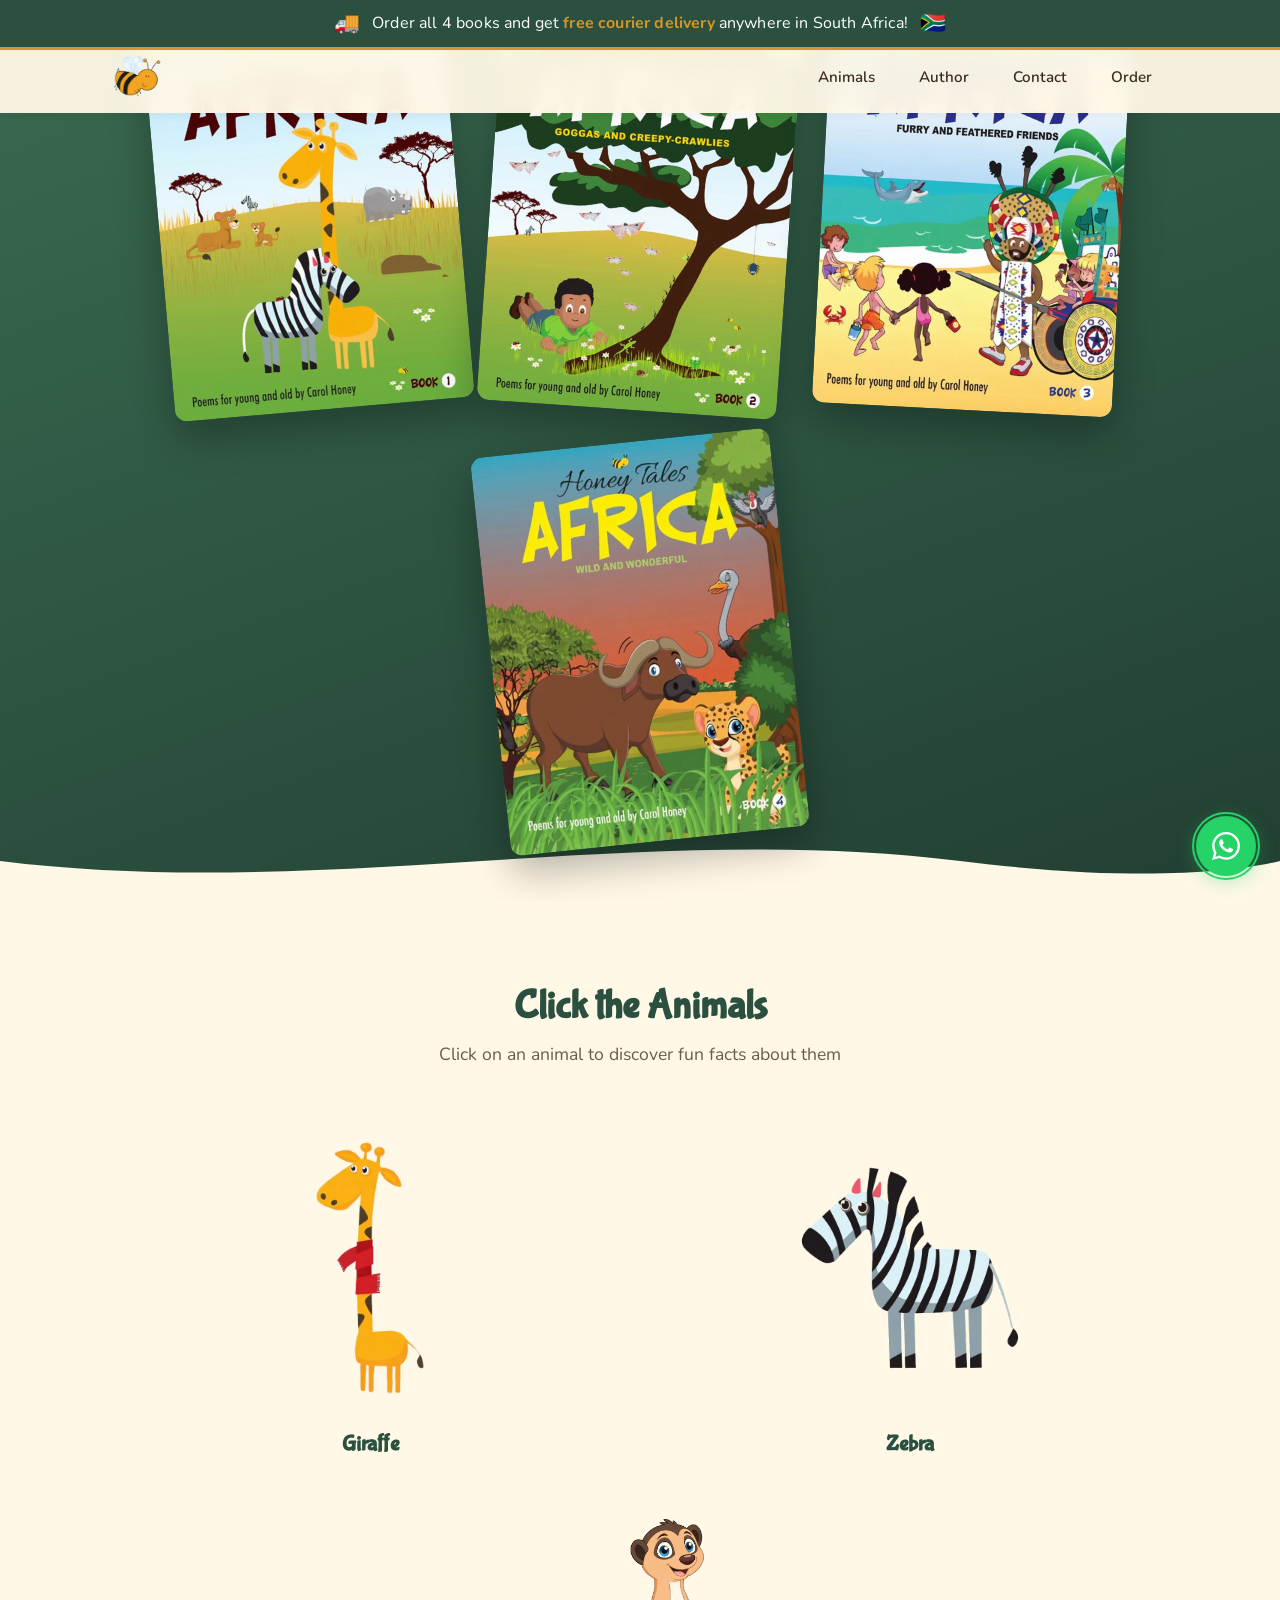
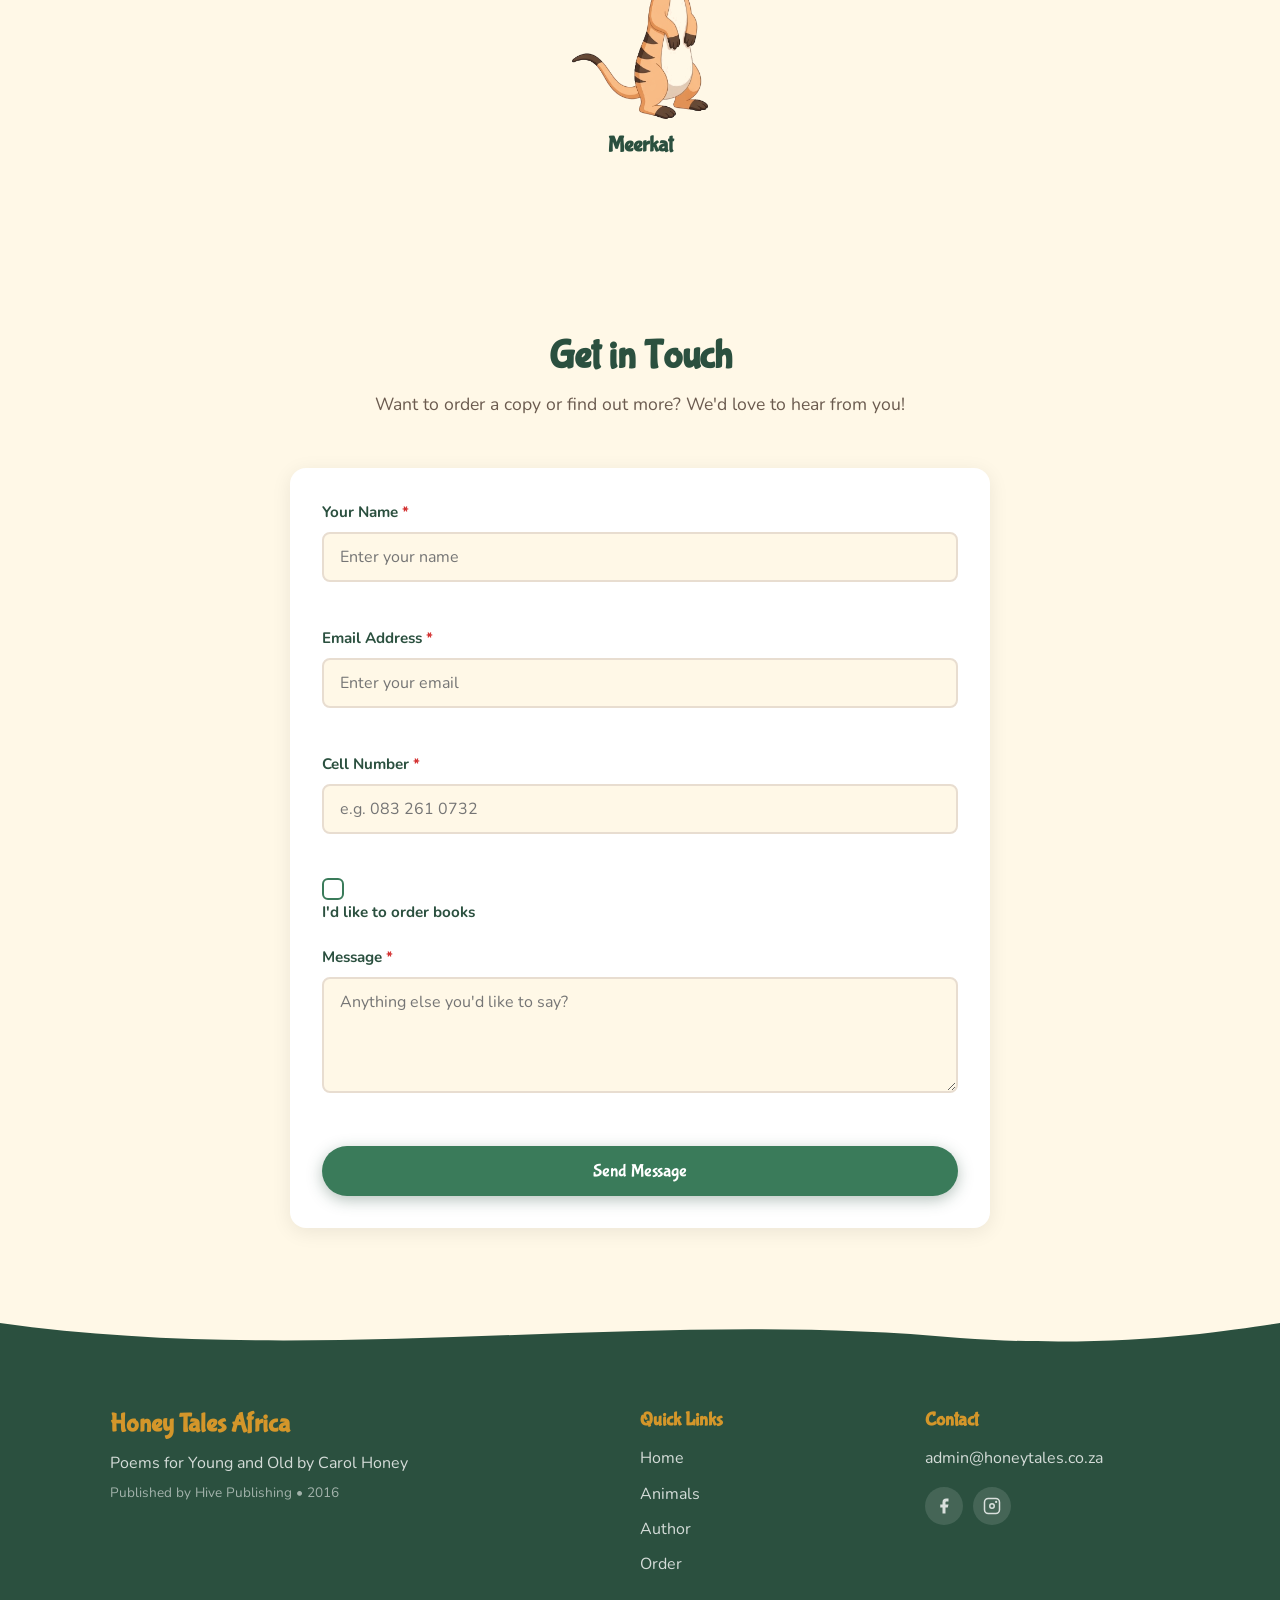
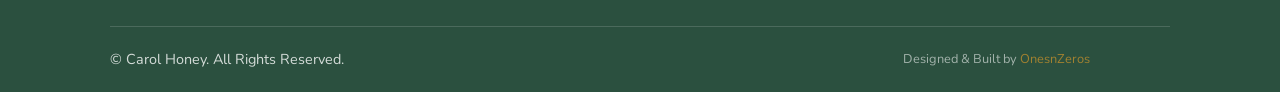
==== commit 010646c6: "Banner added, green colouring added, meerkat added, author image changed" ====
--- a/index.html
+++ b/index.html
@@ -20,11 +20,18 @@
 </head>
 <body>
 
+    <!-- Free Delivery Banner -->
+    <div class="free-delivery-banner">
+        <span class="free-delivery-icon">🚚</span>
+        <span class="free-delivery-text">Order all 4 books and get <strong>free courier delivery</strong> anywhere in South Africa!</span>
+        <span class="free-delivery-icon">🇿🇦</span>
+    </div>
+
     <!-- Navigation -->
     <nav class="navbar" id="navbar">
         <div class="nav-container">
             <a href="#home" class="nav-logo">
-                <img src="assets/ht_honeytales_text.png" alt="Honey Tales Africa" class="nav-logo-img">
+                <img src="assets/images/bee.png" alt="Honey Tales Africa" class="nav-logo-img">
             </a>
             <button class="nav-toggle" id="navToggle" aria-label="Toggle navigation">
                 <span></span>
@@ -45,23 +52,23 @@
     <section class="hero" id="home">
         <div class="hero-books">
             <a href="books/africa.html" class="hero-book hero-book--1" aria-label="Honey Tales Africa Book 1">
-                <video class="hero-cover-img" muted playsinline preload="auto" poster="assets/africa-cover.png">
-                    <source src="assets/africa-cover.mp4" type="video/mp4">
+                <video class="hero-cover-img" muted playsinline preload="auto" poster="assets/images/africa-cover.png">
+                    <source src="assets/images/africa-cover.mp4" type="video/mp4">
                 </video>
             </a>
             <a href="books/goggas.html" class="hero-book hero-book--2" aria-label="Honey Tales Africa Book 2 – Goggas">
-                <video class="hero-cover-img" muted playsinline preload="auto" poster="assets/goggas-cover.png">
-                    <source src="assets/gogga-cover.mp4" type="video/mp4">
+                <video class="hero-cover-img" muted playsinline preload="auto" poster="assets/images/goggas-cover.png">
+                    <source src="assets/images/gogga-cover.mp4" type="video/mp4">
                 </video>
             </a>
             <a href="books/friends.html" class="hero-book hero-book--3" aria-label="Honey Tales Africa Book 3 – Furry and Feathered Friends">
-                <video class="hero-cover-img" muted playsinline preload="auto" poster="assets/friends-cover.png">
-                    <source src="assets/friends-cover.mp4" type="video/mp4">
+                <video class="hero-cover-img" muted playsinline preload="auto" poster="assets/images/friends-cover.png">
+                    <source src="assets/images/friends-cover.mp4" type="video/mp4">
                 </video>
             </a>
             <a href="books/wild.html" class="hero-book hero-book--4" aria-label="Honey Tales Africa Book 4 – Wild and Wonderful">
-                <video class="hero-cover-img" muted playsinline preload="auto" poster="assets/wild-cover.png">
-                    <source src="assets/wild-cover.mp4" type="video/mp4">
+                <video class="hero-cover-img" muted playsinline preload="auto" poster="assets/images/wild-cover.png">
+                    <source src="assets/images/wild-cover.mp4" type="video/mp4">
                 </video>
             </a>
         </div>
@@ -101,13 +108,18 @@
 
             <div class="animal-gallery">
                 <div class="animal-item fade-in" data-animal="giraffe">
-                    <img src="assets/images/web/giraffe.png" alt="Giraffe - cartoon giraffe wearing a red scarf" loading="lazy">
+                    <img src="assets/images/giraffe.png" alt="Giraffe - cartoon giraffe wearing a red scarf" loading="lazy">
                     <h3 class="animal-name">Giraffe</h3>
                 </div>
 
                 <div class="animal-item fade-in" data-animal="zebras">
-                    <img src="assets/images/web/zebra.png" alt="Zebra - cartoon zebra with black and white stripes" loading="lazy">
+                    <img src="assets/images/zebra.png" alt="Zebra - cartoon zebra with black and white stripes" loading="lazy">
                     <h3 class="animal-name">Zebra</h3>
+                </div>
+
+                <div class="animal-item animal-item--meerkat fade-in" data-animal="meerkat">
+                    <img src="assets/images/meerkat.png" alt="Meerkat - cartoon meerkat standing upright" loading="lazy">
+                    <h3 class="animal-name">Meerkat</h3>
                 </div>
             </div>
         </div>
@@ -121,14 +133,19 @@
 
             <form class="contact-form contact-form--centered fade-in" id="contactForm">
                 <div class="form-group">
-                    <label for="name">Your Name</label>
+                    <label for="name">Your Name <span class="required">*</span></label>
                     <input type="text" id="name" name="name" placeholder="Enter your name" required>
                     <span class="error-message" id="nameError"></span>
                 </div>
                 <div class="form-group">
-                    <label for="email">Email Address</label>
+                    <label for="email">Email Address <span class="required">*</span></label>
                     <input type="email" id="email" name="email" placeholder="Enter your email" required>
                     <span class="error-message" id="emailError"></span>
+                </div>
+                <div class="form-group">
+                    <label for="phone">Cell Number <span class="required">*</span></label>
+                    <input type="tel" id="phone" name="phone" placeholder="e.g. 083 261 0732" required>
+                    <span class="error-message" id="phoneError"></span>
                 </div>
 
                 <!-- Order Books Toggle -->
@@ -145,7 +162,7 @@
                     <p class="book-order-heading">Select the books you'd like:</p>
                     <div class="book-order-grid">
                         <div class="book-order-tile" data-title="Book 1 – Honey Tales Africa" data-price="180">
-                            <img src="assets/africa-cover.png" alt="Book 1 – Honey Tales Africa">
+                            <img src="assets/images/africa-cover.png" alt="Book 1 – Honey Tales Africa">
                             <span class="book-order-title">Book 1</span>
                             <div class="book-qty-row">
                                 <button type="button" class="qty-btn qty-minus" aria-label="Remove">−</button>
@@ -154,7 +171,7 @@
                             </div>
                         </div>
                         <div class="book-order-tile" data-title="Book 2 – Goggas &amp; Creepy-Crawlies" data-price="180">
-                            <img src="assets/goggas-cover.png" alt="Book 2 – Goggas">
+                            <img src="assets/images/goggas-cover.png" alt="Book 2 – Goggas">
                             <span class="book-order-title">Book 2</span>
                             <div class="book-qty-row">
                                 <button type="button" class="qty-btn qty-minus" aria-label="Remove">−</button>
@@ -163,7 +180,7 @@
                             </div>
                         </div>
                         <div class="book-order-tile" data-title="Book 3 – Furry &amp; Feathered Friends" data-price="180">
-                            <img src="assets/friends-cover.png" alt="Book 3 – Friends">
+                            <img src="assets/images/friends-cover.png" alt="Book 3 – Friends">
                             <span class="book-order-title">Book 3</span>
                             <div class="book-qty-row">
                                 <button type="button" class="qty-btn qty-minus" aria-label="Remove">−</button>
@@ -172,7 +189,7 @@
                             </div>
                         </div>
                         <div class="book-order-tile" data-title="Book 4 – Wild &amp; Wonderful" data-price="180">
-                            <img src="assets/wild-cover.png" alt="Book 4 – Wild">
+                            <img src="assets/images/wild-cover.png" alt="Book 4 – Wild">
                             <span class="book-order-title">Book 4</span>
                             <div class="book-qty-row">
                                 <button type="button" class="qty-btn qty-minus" aria-label="Remove">−</button>
@@ -198,13 +215,13 @@
                         <span class="error-message" id="countryError"></span>
                     </div>
                     <p class="order-note">
-                        📦 Postage costs will apply — we'll confirm the final price with you. Sending this message puts you under no obligation.
+                        📦 Order all 4 books and get <strong>free postage</strong> anywhere in South Africa! Otherwise, postage costs will apply — we'll confirm the final price with you. Sending this message puts you under no obligation.
                     </p>
                     <input type="hidden" id="booksOrdered" name="Books Ordered" value="">
                 </div>
 
                 <div class="form-group">
-                    <label for="message">Message</label>
+                    <label for="message">Message <span class="required">*</span></label>
                     <textarea id="message" name="message" rows="4" placeholder="Anything else you'd like to say?"></textarea>
                     <span class="error-message" id="messageError"></span>
                 </div>
@@ -245,7 +262,7 @@
                 </div>
                 <div class="footer-contact">
                     <h4>Contact</h4>
-                    <p>admin@honeytales.co.za</p>
+                    <p><a href="#contact">admin@honeytales.co.za</a></p>
                     <div class="footer-social">
                         <a href="https://facebook.com/honeytalesafrica" target="_blank" rel="noopener noreferrer" class="footer-social-link" aria-label="Facebook">
                             <svg width="18" height="18" viewBox="0 0 24 24" fill="currentColor"><path d="M18 2h-3a5 5 0 0 0-5 5v3H7v4h3v8h4v-8h3l1-4h-4V7a1 1 0 0 1 1-1h3z"/></svg>
@@ -284,7 +301,6 @@
             <svg width="28" height="28" viewBox="0 0 24 24" fill="white">
                 <path d="M17.472 14.382c-.297-.149-1.758-.867-2.03-.967-.273-.099-.471-.148-.67.15-.197.297-.767.966-.94 1.164-.173.199-.347.223-.644.075-.297-.15-1.255-.463-2.39-1.475-.883-.788-1.48-1.761-1.653-2.059-.173-.297-.018-.458.13-.606.134-.133.298-.347.446-.52.149-.174.198-.298.298-.497.099-.198.05-.371-.025-.52-.075-.149-.669-1.612-.916-2.207-.242-.579-.487-.5-.669-.51-.173-.008-.371-.01-.57-.01-.198 0-.52.074-.792.372-.272.297-1.04 1.016-1.04 2.479 0 1.462 1.065 2.875 1.213 3.074.149.198 2.096 3.2 5.077 4.487.709.306 1.262.489 1.694.625.712.227 1.36.195 1.871.118.571-.085 1.758-.719 2.006-1.413.248-.694.248-1.289.173-1.413-.074-.124-.272-.198-.57-.347m-5.421 7.403h-.004a9.87 9.87 0 01-5.031-1.378l-.361-.214-3.741.982.998-3.648-.235-.374a9.86 9.86 0 01-1.51-5.26c.001-5.45 4.436-9.884 9.888-9.884 2.64 0 5.122 1.03 6.988 2.898a9.825 9.825 0 012.893 6.994c-.003 5.45-4.437 9.884-9.885 9.884m8.413-18.297A11.815 11.815 0 0012.05 0C5.495 0 .16 5.335.157 11.892c0 2.096.547 4.142 1.588 5.945L.057 24l6.305-1.654a11.882 11.882 0 005.683 1.448h.005c6.554 0 11.89-5.335 11.893-11.893a11.821 11.821 0 00-3.48-8.413z"/>
             </svg>
-            <span class="whatsapp-badge">1</span>
         </button>
     </div>
 
--- a/css/styles.css
+++ b/css/styles.css
@@ -4,13 +4,15 @@
 
 /* --- Variables --- */
 :root {
-    --honey: #F5A623;
-    --honey-dark: #D4881F;
+    --honey: #D4962A;
+    --honey-dark: #B87D22;
+    --action: #3A7B5A;
+    --action-dark: #2D6346;
     --safari-green: #4CAF50;
     --safari-green-dark: #388E3C;
     --sunset-orange: #FF6B35;
-    --brown: #8B4513;
-    --brown-light: #A0522D;
+    --brown: #2B503F;
+    --brown-light: #3A6B50;
     --cream: #FFF8E7;
     --sky-blue: #87CEEB;
     --white: #ffffff;
@@ -52,7 +54,7 @@
 }
 
 a {
-    color: var(--honey-dark);
+    color: var(--action);
     text-decoration: none;
     transition: color var(--transition);
 }
@@ -86,16 +88,16 @@
 }
 
 .btn-primary {
-    background: var(--honey);
+    background: var(--action);
     color: var(--white);
-    box-shadow: 0 4px 15px rgba(245, 166, 35, 0.4);
+    box-shadow: 0 4px 15px rgba(43, 80, 63, 0.35);
 }
 
 .btn-primary:hover {
-    background: var(--honey-dark);
+    background: var(--action-dark);
     color: var(--white);
     transform: translateY(-2px);
-    box-shadow: 0 6px 20px rgba(245, 166, 35, 0.5);
+    box-shadow: 0 6px 20px rgba(43, 80, 63, 0.45);
 }
 
 .btn-secondary {
@@ -109,6 +111,41 @@
     color: var(--white);
     transform: translateY(-2px);
     box-shadow: 0 6px 20px rgba(76, 175, 80, 0.5);
+}
+
+/* --- Free Delivery Banner --- */
+.free-delivery-banner {
+    position: fixed;
+    top: 0;
+    left: 0;
+    right: 0;
+    z-index: 1100;
+    background: #2B503F;
+    border-bottom: 3px solid var(--honey);
+    color: #fff;
+    text-align: center;
+    padding: 10px 24px;
+    display: flex;
+    align-items: center;
+    justify-content: center;
+    gap: 12px;
+    font-family: 'Nunito', sans-serif;
+    font-size: 1rem;
+    letter-spacing: 0.01em;
+}
+
+.free-delivery-banner strong {
+    color: var(--honey);
+}
+
+.free-delivery-icon {
+    font-size: 1.3rem;
+    line-height: 1;
+}
+
+/* Push navbar below the fixed banner (~43px tall) */
+body:has(.free-delivery-banner) .navbar {
+    top: 43px;
 }
 
 /* --- Navigation --- */
@@ -177,7 +214,7 @@
 }
 
 .nav-links a:hover {
-    background: var(--honey);
+    background: var(--action);
     color: var(--white);
 }
 
@@ -226,7 +263,7 @@
     align-items: center;
     justify-content: center;
     gap: 28px;
-    background: linear-gradient(135deg, #6BBF4E 0%, #8DC63F 30%, #B8D94A 50%, #87CEEB 100%);
+    background: linear-gradient(160deg, #3A6B50 0%, #2B503F 60%, #223F32 100%);
     padding: 80px 20px 20px;
     overflow: hidden;
 }
@@ -816,9 +853,22 @@
 .animal-gallery {
     display: flex;
     justify-content: center;
+    flex-wrap: wrap;
     gap: 60px;
     margin-bottom: 50px;
     position: relative;
+}
+
+.animal-item--meerkat {
+    flex-basis: 100%;
+    display: flex;
+    flex-direction: column;
+    align-items: center;
+}
+
+.animal-item.animal-item--meerkat > img {
+    max-height: 200px !important;
+    width: auto;
 }
 
 .animal-item {
@@ -1121,6 +1171,11 @@
     color: var(--brown);
     margin-bottom: 6px;
     font-size: 0.95rem;
+}
+
+.required {
+    color: #D32F2F;
+    font-weight: 700;
 }
 
 .form-group input,
@@ -1139,7 +1194,7 @@
 .form-group input:focus,
 .form-group textarea:focus {
     outline: none;
-    border-color: var(--honey);
+    border-color: var(--action);
     background: var(--white);
 }
 
@@ -1189,9 +1244,9 @@
     width: 26px;
     height: 26px;
     border-radius: 50%;
-    border: 2px solid var(--honey);
+    border: 2px solid var(--action);
     background: var(--white);
-    color: var(--honey);
+    color: var(--action);
     font-size: 1rem;
     font-weight: 700;
     line-height: 1;
@@ -1204,7 +1259,7 @@
 }
 
 .qty-btn:hover {
-    background: var(--honey);
+    background: var(--action);
     color: var(--white);
 }
 
@@ -1241,7 +1296,7 @@
 .order-toggle-box {
     width: 22px;
     height: 22px;
-    border: 2px solid var(--honey);
+    border: 2px solid var(--action);
     border-radius: 6px;
     background: var(--white);
     flex-shrink: 0;
@@ -1252,8 +1307,8 @@
 }
 
 .order-toggle-label input[type="checkbox"]:checked + .order-toggle-box {
-    background: var(--honey);
-    border-color: var(--honey);
+    background: var(--action);
+    border-color: var(--action);
 }
 
 .order-toggle-label input[type="checkbox"]:checked + .order-toggle-box::after {
@@ -1324,18 +1379,18 @@
 }
 
 .book-order-tile.has-qty {
-    border-color: var(--honey);
+    border-color: var(--action);
     transform: translateY(-3px);
     box-shadow: var(--shadow-hover);
 }
 
 .book-order-tile.has-qty .book-order-title {
-    background: var(--honey);
+    background: var(--action);
     color: var(--white);
 }
 
 .book-order-tile.has-qty .book-qty-row {
-    background: var(--honey);
+    background: var(--action);
 }
 
 /* --- Contact section total --- */
@@ -1344,7 +1399,7 @@
     align-items: center;
     justify-content: space-between;
     background: var(--white);
-    border: 2px solid var(--honey);
+    border: 2px solid var(--action);
     border-radius: var(--radius-sm);
     padding: 10px 16px;
     margin: 12px 0 4px;
@@ -1359,14 +1414,14 @@
 .order-total-amount {
     font-family: 'Bubblegum Sans', cursive;
     font-size: 1.4rem;
-    color: var(--honey);
+    color: var(--action);
 }
 
 .order-note {
     font-size: 0.85rem;
     color: var(--text-muted);
     background: #FFF8E7;
-    border-left: 3px solid var(--honey);
+    border-left: 3px solid var(--action);
     padding: 10px 14px;
     border-radius: 0 8px 8px 0;
     line-height: 1.6;
@@ -1375,7 +1430,7 @@
 
 /* --- Footer --- */
 .footer {
-    background: var(--brown);
+    background: #2B503F;
     color: rgba(255, 255, 255, 0.8);
     position: relative;
     padding-top: 0;
@@ -1516,20 +1571,24 @@
     box-shadow: 0 6px 25px rgba(37, 211, 102, 0.5);
 }
 
-.whatsapp-badge {
+.whatsapp-fab::before {
+    content: "";
     position: absolute;
-    top: -2px;
-    right: -2px;
-    width: 20px;
-    height: 20px;
-    background: var(--sunset-orange);
-    color: white;
+    inset: -4px;
     border-radius: 50%;
-    font-size: 0.75rem;
-    font-weight: 700;
-    display: flex;
-    align-items: center;
-    justify-content: center;
+    border: 2px solid #25D366;
+    animation: 2.4s ease-out 0s infinite normal none running waPulse;
+}
+
+@keyframes waPulse {
+    0% {
+        transform: scale(1);
+        opacity: 1;
+    }
+    100% {
+        transform: scale(1.6);
+        opacity: 0;
+    }
 }
 
 .whatsapp-popup {
@@ -1852,6 +1911,18 @@
 
     .section-title {
         font-size: 2rem;
+    }
+}
+
+@media (max-width: 600px) {
+    .free-delivery-banner {
+        font-size: 0.78rem;
+        padding: 8px 10px;
+        gap: 5px;
+    }
+
+    body:has(.free-delivery-banner) .navbar {
+        top: 35px;
     }
 }
 
@@ -1998,7 +2069,9 @@
    (used by books.css and about.css)
    ========================================== */
 
-/* Card entrances */
+/* ---- Card entrance keyframes ---- */
+
+/* 0: Giraffe — gentle bulge + micro-wobble */
 @keyframes fc-bulge {
     0%   { transform: scale(1) translateY(0) rotate(0deg); }
     28%  { transform: scale(1.08) translateY(-9px) rotate(-1.8deg); }
@@ -2007,6 +2080,7 @@
     82%  { transform: scale(1.052) translateY(-7px) rotate(0.3deg); }
     100% { transform: scale(1.05) translateY(-7px) rotate(0deg); }
 }
+/* 1: Elephant — tilt sway */
 @keyframes fc-tilt {
     0%   { transform: translateY(0) rotate(0deg) scale(1); }
     30%  { transform: translateY(-11px) rotate(-3deg) scale(1.07); }
@@ -2015,6 +2089,7 @@
     85%  { transform: translateY(-8px) rotate(0.5deg) scale(1.052); }
     100% { transform: translateY(-8px) rotate(0deg) scale(1.05); }
 }
+/* 2: Lion — bouncy pop */
 @keyframes fc-pop {
     0%   { transform: scale(1) translateY(0); }
     22%  { transform: scale(1.1) translateY(-12px); }
@@ -2024,20 +2099,101 @@
     90%  { transform: scale(1.055) translateY(-8px); }
     100% { transform: scale(1.05) translateY(-7px); }
 }
-
-/* Card exits */
+/* 3: Bee — quick lift with vibration */
+@keyframes fc-lift {
+    0%   { transform: translateY(0) scale(1); }
+    20%  { transform: translateY(-10px) scale(1.06); }
+    40%  { transform: translateY(-7px) scale(1.04); }
+    60%  { transform: translateY(-9px) scale(1.055); }
+    80%  { transform: translateY(-8px) scale(1.05); }
+    100% { transform: translateY(-8px) scale(1.05); }
+}
+/* 4: Ladybird — gentle swell */
+@keyframes fc-swell {
+    0%   { transform: scale(1) translateY(0); }
+    35%  { transform: scale(1.07) translateY(-6px); }
+    55%  { transform: scale(1.04) translateY(-5px); }
+    75%  { transform: scale(1.06) translateY(-7px); }
+    100% { transform: scale(1.05) translateY(-7px); }
+}
+/* 5: Mosquito — lean right */
+@keyframes fc-lean {
+    0%   { transform: rotate(0deg) scale(1) translateY(0); }
+    30%  { transform: rotate(2.5deg) scale(1.06) translateY(-8px); }
+    55%  { transform: rotate(-1.5deg) scale(1.04) translateY(-6px); }
+    75%  { transform: rotate(1deg) scale(1.055) translateY(-7px); }
+    100% { transform: rotate(0deg) scale(1.05) translateY(-7px); }
+}
+/* 6: Frog — spring up */
+@keyframes fc-spring {
+    0%   { transform: scale(1) translateY(0); }
+    15%  { transform: scale(0.97, 1.04) translateY(3px); }
+    35%  { transform: scale(1.09) translateY(-14px); }
+    55%  { transform: scale(1.03) translateY(-5px); }
+    70%  { transform: scale(1.06) translateY(-9px); }
+    85%  { transform: scale(1.048) translateY(-7px); }
+    100% { transform: scale(1.05) translateY(-7px); }
+}
+/* 7: Baboon — playful rock */
+@keyframes fc-rock {
+    0%   { transform: rotate(0deg) translateY(0) scale(1); }
+    18%  { transform: rotate(-2deg) translateY(-6px) scale(1.04); }
+    36%  { transform: rotate(2.5deg) translateY(-10px) scale(1.07); }
+    54%  { transform: rotate(-1.5deg) translateY(-8px) scale(1.05); }
+    72%  { transform: rotate(1deg) translateY(-7px) scale(1.052); }
+    100% { transform: rotate(0deg) translateY(-7px) scale(1.05); }
+}
+/* 8: Warthog — forward jolt */
+@keyframes fc-jolt {
+    0%   { transform: scale(1) translateY(0) translateX(0); }
+    20%  { transform: scale(1.06) translateY(-5px) translateX(4px); }
+    40%  { transform: scale(1.04) translateY(-7px) translateX(-2px); }
+    60%  { transform: scale(1.055) translateY(-8px) translateX(1px); }
+    80%  { transform: scale(1.05) translateY(-7px) translateX(0); }
+    100% { transform: scale(1.05) translateY(-7px) translateX(0); }
+}
+/* 9: Hippo — heavy settle */
+@keyframes fc-settle {
+    0%   { transform: scale(1) translateY(0); }
+    20%  { transform: scale(1.09) translateY(-4px); }
+    40%  { transform: scale(1.03) translateY(-8px); }
+    55%  { transform: scale(1.07) translateY(-6px); }
+    70%  { transform: scale(1.045) translateY(-7px); }
+    85%  { transform: scale(1.055) translateY(-7px); }
+    100% { transform: scale(1.05) translateY(-7px); }
+}
+/* 10: Cheetah — fast slide */
+@keyframes fc-slide {
+    0%   { transform: translateX(0) translateY(0) scale(1); }
+    25%  { transform: translateX(-6px) translateY(-9px) scale(1.07); }
+    45%  { transform: translateX(3px) translateY(-6px) scale(1.04); }
+    65%  { transform: translateX(-1px) translateY(-8px) scale(1.055); }
+    100% { transform: translateX(0) translateY(-7px) scale(1.05); }
+}
+/* 11: Crocodile — lurching rise */
+@keyframes fc-lurch {
+    0%   { transform: scale(1) translateY(0) rotate(0deg); }
+    25%  { transform: scale(1.04) translateY(-3px) rotate(1.5deg); }
+    45%  { transform: scale(1.08) translateY(-10px) rotate(-1deg); }
+    65%  { transform: scale(1.05) translateY(-7px) rotate(0.5deg); }
+    85%  { transform: scale(1.052) translateY(-7px) rotate(-0.2deg); }
+    100% { transform: scale(1.05) translateY(-7px) rotate(0deg); }
+}
+
+/* ---- Card exit keyframes ---- */
+
 @keyframes fc-bulge-out {
     0%   { transform: scale(1.05) translateY(-7px) rotate(0deg); }
     22%  { transform: scale(1.02) translateY(-3px) rotate(1.4deg); }
     48%  { transform: scale(1.01) translateY(-1px) rotate(-0.8deg); }
-    72%  { transform: scale(1.005) translateY(0px) rotate(0.4deg); }
+    72%  { transform: scale(1.005) translateY(0) rotate(0.4deg); }
     100% { transform: scale(1) translateY(0) rotate(0deg); }
 }
 @keyframes fc-tilt-out {
     0%   { transform: translateY(-8px) rotate(0deg) scale(1.05); }
     25%  { transform: translateY(-4px) rotate(2.5deg) scale(1.02); }
     55%  { transform: translateY(-1px) rotate(-1.2deg) scale(1.01); }
-    80%  { transform: translateY(0px) rotate(0.5deg) scale(1.002); }
+    80%  { transform: translateY(0) rotate(0.5deg) scale(1.002); }
     100% { transform: translateY(0) rotate(0deg) scale(1); }
 }
 @keyframes fc-pop-out {
@@ -2047,8 +2203,64 @@
     68%  { transform: scale(0.995) translateY(-1px); }
     100% { transform: scale(1) translateY(0); }
 }
-
-/* Icon entrances */
+@keyframes fc-lift-out {
+    0%   { transform: translateY(-8px) scale(1.05); }
+    40%  { transform: translateY(-3px) scale(1.02); }
+    70%  { transform: translateY(-1px) scale(1.005); }
+    100% { transform: translateY(0) scale(1); }
+}
+@keyframes fc-swell-out {
+    0%   { transform: scale(1.05) translateY(-7px); }
+    35%  { transform: scale(1.02) translateY(-3px); }
+    65%  { transform: scale(1.008) translateY(-1px); }
+    100% { transform: scale(1) translateY(0); }
+}
+@keyframes fc-lean-out {
+    0%   { transform: rotate(0deg) scale(1.05) translateY(-7px); }
+    30%  { transform: rotate(1.5deg) scale(1.02) translateY(-3px); }
+    60%  { transform: rotate(-0.5deg) scale(1.008) translateY(-1px); }
+    100% { transform: rotate(0deg) scale(1) translateY(0); }
+}
+@keyframes fc-spring-out {
+    0%   { transform: scale(1.05) translateY(-7px); }
+    30%  { transform: scale(1.01) translateY(-2px); }
+    55%  { transform: scale(1.02) translateY(1px); }
+    100% { transform: scale(1) translateY(0); }
+}
+@keyframes fc-rock-out {
+    0%   { transform: rotate(0deg) translateY(-7px) scale(1.05); }
+    30%  { transform: rotate(1.5deg) translateY(-3px) scale(1.02); }
+    60%  { transform: rotate(-0.8deg) translateY(-1px) scale(1.008); }
+    100% { transform: rotate(0deg) translateY(0) scale(1); }
+}
+@keyframes fc-jolt-out {
+    0%   { transform: scale(1.05) translateY(-7px) translateX(0); }
+    30%  { transform: scale(1.02) translateY(-3px) translateX(-2px); }
+    60%  { transform: scale(1.008) translateY(-1px) translateX(1px); }
+    100% { transform: scale(1) translateY(0) translateX(0); }
+}
+@keyframes fc-settle-out {
+    0%   { transform: scale(1.05) translateY(-7px); }
+    25%  { transform: scale(1.03) translateY(-4px); }
+    50%  { transform: scale(1.01) translateY(-2px); }
+    100% { transform: scale(1) translateY(0); }
+}
+@keyframes fc-slide-out {
+    0%   { transform: translateX(0) translateY(-7px) scale(1.05); }
+    35%  { transform: translateX(3px) translateY(-3px) scale(1.02); }
+    65%  { transform: translateX(-1px) translateY(-1px) scale(1.005); }
+    100% { transform: translateX(0) translateY(0) scale(1); }
+}
+@keyframes fc-lurch-out {
+    0%   { transform: scale(1.05) translateY(-7px) rotate(0deg); }
+    30%  { transform: scale(1.02) translateY(-3px) rotate(-1deg); }
+    60%  { transform: scale(1.008) translateY(-1px) rotate(0.4deg); }
+    100% { transform: scale(1) translateY(0) rotate(0deg); }
+}
+
+/* ---- Icon entrance keyframes ---- */
+
+/* 0: Giraffe — stretch tall (grows vertically) */
 @keyframes fi-magnify {
     0%   { transform: scale(1) rotate(0deg); }
     30%  { transform: scale(1.85) rotate(-8deg); }
@@ -2057,6 +2269,7 @@
     88%  { transform: scale(1.48) rotate(1deg); }
     100% { transform: scale(1.5) rotate(0deg); }
 }
+/* 1: Elephant — slow trunk spin */
 @keyframes fi-spin {
     0%   { transform: scale(1) rotate(0deg); }
     35%  { transform: scale(1.6) rotate(200deg); }
@@ -2065,6 +2278,7 @@
     92%  { transform: scale(1.47) rotate(178deg); }
     100% { transform: scale(1.5) rotate(180deg); }
 }
+/* 2: Lion — powerful bounce */
 @keyframes fi-bounce {
     0%   { transform: scale(1) translateY(0); }
     20%  { transform: scale(1.65) translateY(-12px); }
@@ -2074,8 +2288,107 @@
     87%  { transform: scale(1.5) translateY(-8px); }
     100% { transform: scale(1.5) translateY(-8px); }
 }
-
-/* Icon exits */
+/* 3: Bee — rapid buzz vibration */
+@keyframes fi-buzz {
+    0%   { transform: scale(1) translate(0, 0) rotate(0deg); }
+    10%  { transform: scale(1.3) translate(3px, -2px) rotate(5deg); }
+    20%  { transform: scale(1.35) translate(-3px, 1px) rotate(-4deg); }
+    30%  { transform: scale(1.4) translate(2px, -3px) rotate(3deg); }
+    40%  { transform: scale(1.42) translate(-2px, 2px) rotate(-3deg); }
+    50%  { transform: scale(1.45) translate(3px, -1px) rotate(4deg); }
+    60%  { transform: scale(1.47) translate(-1px, -2px) rotate(-2deg); }
+    70%  { transform: scale(1.48) translate(2px, 1px) rotate(2deg); }
+    80%  { transform: scale(1.49) translate(-1px, -1px) rotate(-1deg); }
+    90%  { transform: scale(1.5) translate(1px, 0) rotate(1deg); }
+    100% { transform: scale(1.5) translate(0, 0) rotate(0deg); }
+}
+/* 4: Ladybird — gentle flutter (wing-open pulse) */
+@keyframes fi-flutter {
+    0%   { transform: scale(1) rotate(0deg); }
+    15%  { transform: scale(1.4) rotate(6deg); }
+    30%  { transform: scale(1.2) rotate(-4deg); }
+    45%  { transform: scale(1.55) rotate(3deg); }
+    60%  { transform: scale(1.35) rotate(-2deg); }
+    75%  { transform: scale(1.5) rotate(1deg); }
+    90%  { transform: scale(1.45) rotate(-0.5deg); }
+    100% { transform: scale(1.5) rotate(0deg); }
+}
+/* 5: Mosquito — erratic zigzag darting */
+@keyframes fi-zigzag {
+    0%   { transform: scale(1) translate(0, 0); }
+    14%  { transform: scale(1.3) translate(8px, -6px); }
+    28%  { transform: scale(1.35) translate(-6px, -10px); }
+    42%  { transform: scale(1.4) translate(5px, -3px); }
+    56%  { transform: scale(1.45) translate(-7px, -8px); }
+    70%  { transform: scale(1.48) translate(4px, -5px); }
+    85%  { transform: scale(1.5) translate(-2px, -2px); }
+    100% { transform: scale(1.5) translate(0, 0); }
+}
+/* 6: Frog — leap high + squash-stretch land */
+@keyframes fi-leap {
+    0%   { transform: scale(1, 1) translateY(0); }
+    12%  { transform: scale(1.1, 0.85) translateY(4px); }
+    30%  { transform: scale(0.9, 1.7) translateY(-22px); }
+    50%  { transform: scale(1.5, 1.5) translateY(-14px); }
+    65%  { transform: scale(1.55, 1.4) translateY(-6px); }
+    78%  { transform: scale(1.48, 1.52) translateY(-9px); }
+    100% { transform: scale(1.5, 1.5) translateY(-8px); }
+}
+/* 7: Baboon — pendulum swing arc */
+@keyframes fi-swing {
+    0%   { transform: scale(1) rotate(0deg); transform-origin: 50% 0; }
+    20%  { transform: scale(1.4) rotate(18deg); }
+    40%  { transform: scale(1.45) rotate(-14deg); }
+    55%  { transform: scale(1.48) rotate(8deg); }
+    70%  { transform: scale(1.5) rotate(-5deg); }
+    82%  { transform: scale(1.5) rotate(3deg); }
+    92%  { transform: scale(1.5) rotate(-1deg); }
+    100% { transform: scale(1.5) rotate(0deg); }
+}
+/* 8: Warthog — charge lunge forward + back */
+@keyframes fi-charge {
+    0%   { transform: scale(1) translateX(0) rotate(0deg); }
+    18%  { transform: scale(1.3) translateX(-4px) rotate(-3deg); }
+    35%  { transform: scale(1.55) translateX(14px) rotate(4deg); }
+    50%  { transform: scale(1.45) translateX(6px) rotate(-1deg); }
+    65%  { transform: scale(1.5) translateX(2px) rotate(1deg); }
+    80%  { transform: scale(1.5) translateX(-1px) rotate(-0.5deg); }
+    100% { transform: scale(1.5) translateX(0) rotate(0deg); }
+}
+/* 9: Hippo — heavy side-to-side rock */
+@keyframes fi-rock {
+    0%   { transform: scale(1) rotate(0deg) translateY(0); }
+    18%  { transform: scale(1.35) rotate(-8deg) translateY(-2px); }
+    36%  { transform: scale(1.45) rotate(6deg) translateY(-4px); }
+    52%  { transform: scale(1.48) rotate(-4deg) translateY(-3px); }
+    68%  { transform: scale(1.5) rotate(2.5deg) translateY(-2px); }
+    82%  { transform: scale(1.5) rotate(-1deg) translateY(-1px); }
+    100% { transform: scale(1.5) rotate(0deg) translateY(0); }
+}
+/* 10: Cheetah — speed dash (horizontal streak) */
+@keyframes fi-dash {
+    0%   { transform: scale(1) translateX(0) skewX(0deg); }
+    15%  { transform: scale(1.2, 0.9) translateX(-8px) skewX(-8deg); }
+    30%  { transform: scale(1.5, 1.1) translateX(16px) skewX(5deg); }
+    45%  { transform: scale(1.4, 1.2) translateX(4px) skewX(-2deg); }
+    60%  { transform: scale(1.5) translateX(-2px) skewX(1deg); }
+    80%  { transform: scale(1.5) translateX(1px) skewX(0deg); }
+    100% { transform: scale(1.5) translateX(0) skewX(0deg); }
+}
+/* 11: Crocodile — jaw snap (quick chomp) */
+@keyframes fi-snap {
+    0%   { transform: scale(1) scaleY(1) translateY(0); }
+    12%  { transform: scale(1.3) scaleY(0.75) translateY(3px); }
+    24%  { transform: scale(1.5) scaleY(1.3) translateY(-10px); }
+    36%  { transform: scale(1.45) scaleY(0.85) translateY(-2px); }
+    50%  { transform: scale(1.52) scaleY(1.2) translateY(-8px); }
+    65%  { transform: scale(1.48) scaleY(0.95) translateY(-4px); }
+    80%  { transform: scale(1.5) scaleY(1.05) translateY(-6px); }
+    100% { transform: scale(1.5) scaleY(1) translateY(-5px); }
+}
+
+/* ---- Icon exit keyframes ---- */
+
 @keyframes fi-magnify-out {
     0%   { transform: scale(1.5) rotate(0deg); }
     35%  { transform: scale(1.15) rotate(4deg); }
@@ -2091,6 +2404,63 @@
 @keyframes fi-bounce-out {
     0%   { transform: scale(1.5) translateY(-8px); }
     30%  { transform: scale(1.1) translateY(-2px); }
-    60%  { transform: scale(1.04) translateY(0px); }
+    60%  { transform: scale(1.04) translateY(0); }
     100% { transform: scale(1) translateY(0); }
 }
+@keyframes fi-buzz-out {
+    0%   { transform: scale(1.5) translate(0, 0) rotate(0deg); }
+    30%  { transform: scale(1.2) translate(1px, -1px) rotate(2deg); }
+    60%  { transform: scale(1.05) translate(-1px, 0) rotate(-1deg); }
+    100% { transform: scale(1) translate(0, 0) rotate(0deg); }
+}
+@keyframes fi-flutter-out {
+    0%   { transform: scale(1.5) rotate(0deg); }
+    30%  { transform: scale(1.2) rotate(-3deg); }
+    60%  { transform: scale(1.06) rotate(1deg); }
+    100% { transform: scale(1) rotate(0deg); }
+}
+@keyframes fi-zigzag-out {
+    0%   { transform: scale(1.5) translate(0, 0); }
+    30%  { transform: scale(1.2) translate(-3px, 2px); }
+    60%  { transform: scale(1.06) translate(1px, -1px); }
+    100% { transform: scale(1) translate(0, 0); }
+}
+@keyframes fi-leap-out {
+    0%   { transform: scale(1.5) translateY(-8px); }
+    25%  { transform: scale(1.2, 1.1) translateY(-3px); }
+    50%  { transform: scale(1.05, 1.08) translateY(1px); }
+    75%  { transform: scale(1.02, 0.98) translateY(0); }
+    100% { transform: scale(1) translateY(0); }
+}
+@keyframes fi-swing-out {
+    0%   { transform: scale(1.5) rotate(0deg); }
+    25%  { transform: scale(1.2) rotate(6deg); }
+    50%  { transform: scale(1.08) rotate(-3deg); }
+    75%  { transform: scale(1.02) rotate(1deg); }
+    100% { transform: scale(1) rotate(0deg); }
+}
+@keyframes fi-charge-out {
+    0%   { transform: scale(1.5) translateX(0) rotate(0deg); }
+    30%  { transform: scale(1.2) translateX(-4px) rotate(-2deg); }
+    60%  { transform: scale(1.06) translateX(1px) rotate(0.5deg); }
+    100% { transform: scale(1) translateX(0) rotate(0deg); }
+}
+@keyframes fi-rock-out {
+    0%   { transform: scale(1.5) rotate(0deg) translateY(0); }
+    25%  { transform: scale(1.2) rotate(4deg) translateY(0); }
+    50%  { transform: scale(1.08) rotate(-2deg) translateY(0); }
+    75%  { transform: scale(1.02) rotate(0.5deg) translateY(0); }
+    100% { transform: scale(1) rotate(0deg) translateY(0); }
+}
+@keyframes fi-dash-out {
+    0%   { transform: scale(1.5) translateX(0) skewX(0deg); }
+    30%  { transform: scale(1.2) translateX(5px) skewX(3deg); }
+    60%  { transform: scale(1.06) translateX(-1px) skewX(0deg); }
+    100% { transform: scale(1) translateX(0) skewX(0deg); }
+}
+@keyframes fi-snap-out {
+    0%   { transform: scale(1.5) scaleY(1) translateY(-5px); }
+    30%  { transform: scale(1.2) scaleY(1.1) translateY(-2px); }
+    60%  { transform: scale(1.06) scaleY(0.97) translateY(0); }
+    100% { transform: scale(1) scaleY(1) translateY(0); }
+}
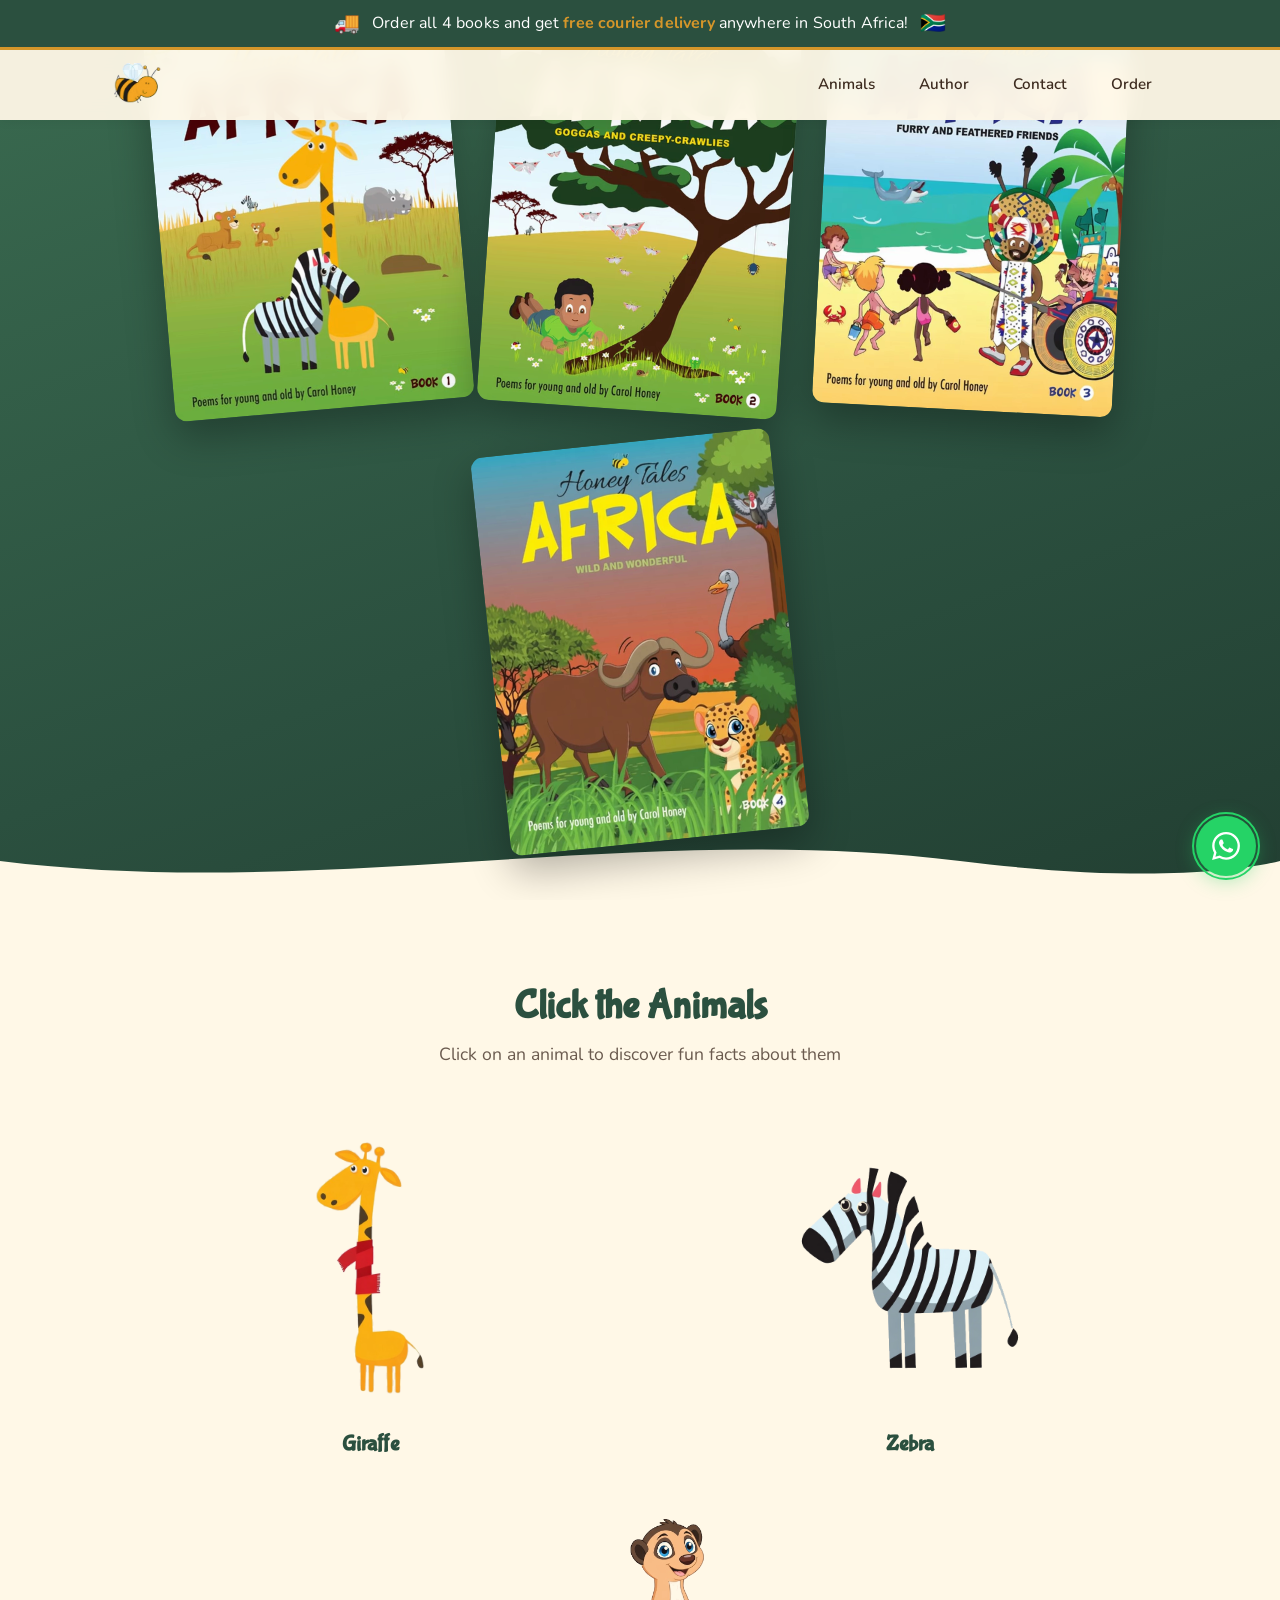
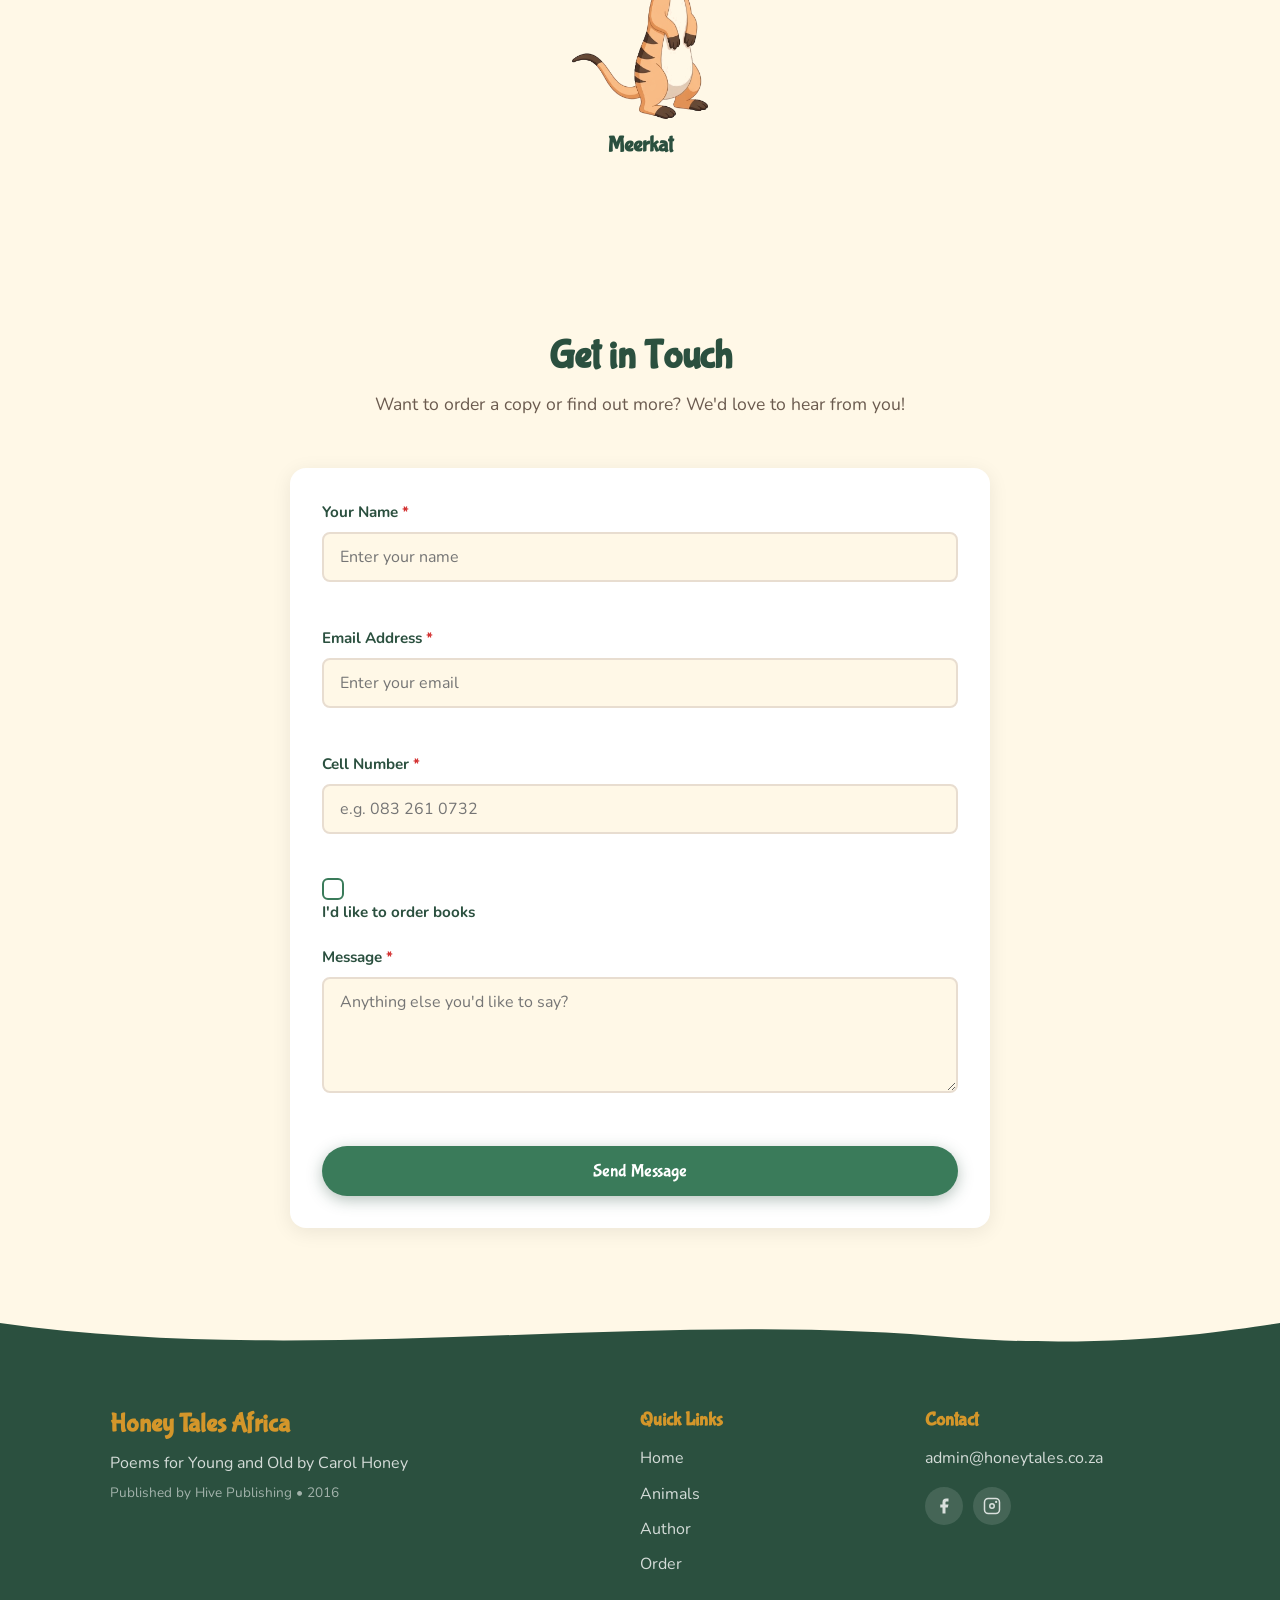
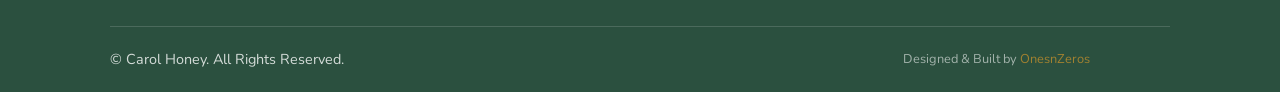
==== commit 36a8b1d3: "Removed banner for mobile" ====
--- a/index.html
+++ b/index.html
@@ -18,12 +18,12 @@
     <link href="https://fonts.googleapis.com/css2?family=Bubblegum+Sans&family=Nunito:wght@400;600;700&display=swap" rel="stylesheet">
     <link rel="stylesheet" href="css/styles.css">
 </head>
-<body>
+<body class="page-home">
 
     <!-- Free Delivery Banner -->
     <div class="free-delivery-banner">
         <span class="free-delivery-icon">🚚</span>
-        <span class="free-delivery-text">Order all 4 books and get <strong>free courier delivery</strong> anywhere in South Africa!</span>
+        <span class="free-delivery-text"><span class="fd-long">Order all 4 books and get <strong>free courier delivery</strong> anywhere in South Africa!</span><span class="fd-short">All 4 books = <strong>free delivery</strong> in SA!</span></span>
         <span class="free-delivery-icon">🇿🇦</span>
     </div>
 
--- a/css/styles.css
+++ b/css/styles.css
@@ -141,11 +141,20 @@
 .free-delivery-icon {
     font-size: 1.3rem;
     line-height: 1;
-}
-
-/* Push navbar below the fixed banner (~43px tall) */
+    flex-shrink: 0;
+}
+
+.fd-short { display: none; }
+.fd-long  { display: inline; }
+
+/* Push navbar below the fixed banner — JS sets --banner-h precisely, this is the CSS fallback */
 body:has(.free-delivery-banner) .navbar {
-    top: 43px;
+    top: var(--banner-h, 43px);
+}
+
+/* Also update scroll-padding so anchor links clear the full header */
+body:has(.free-delivery-banner) {
+    scroll-padding-top: var(--header-h, 150px);
 }
 
 /* --- Navigation --- */
@@ -1914,15 +1923,24 @@
     }
 }
 
-@media (max-width: 600px) {
+@media (max-width: 560px) {
+    /* Hide banner on the landing page (index) — too cramped on small screens */
+    body.page-home .free-delivery-banner {
+        display: none;
+    }
+
+    /* Switch to shorter text so banner stays single-line on other pages */
+    .fd-long  { display: none; }
+    .fd-short { display: inline; }
+
     .free-delivery-banner {
-        font-size: 0.78rem;
-        padding: 8px 10px;
-        gap: 5px;
+        font-size: 0.88rem;
+        padding: 10px 12px;
+        gap: 8px;
     }
 
     body:has(.free-delivery-banner) .navbar {
-        top: 35px;
+        top: var(--banner-h, 43px);
     }
 }
 
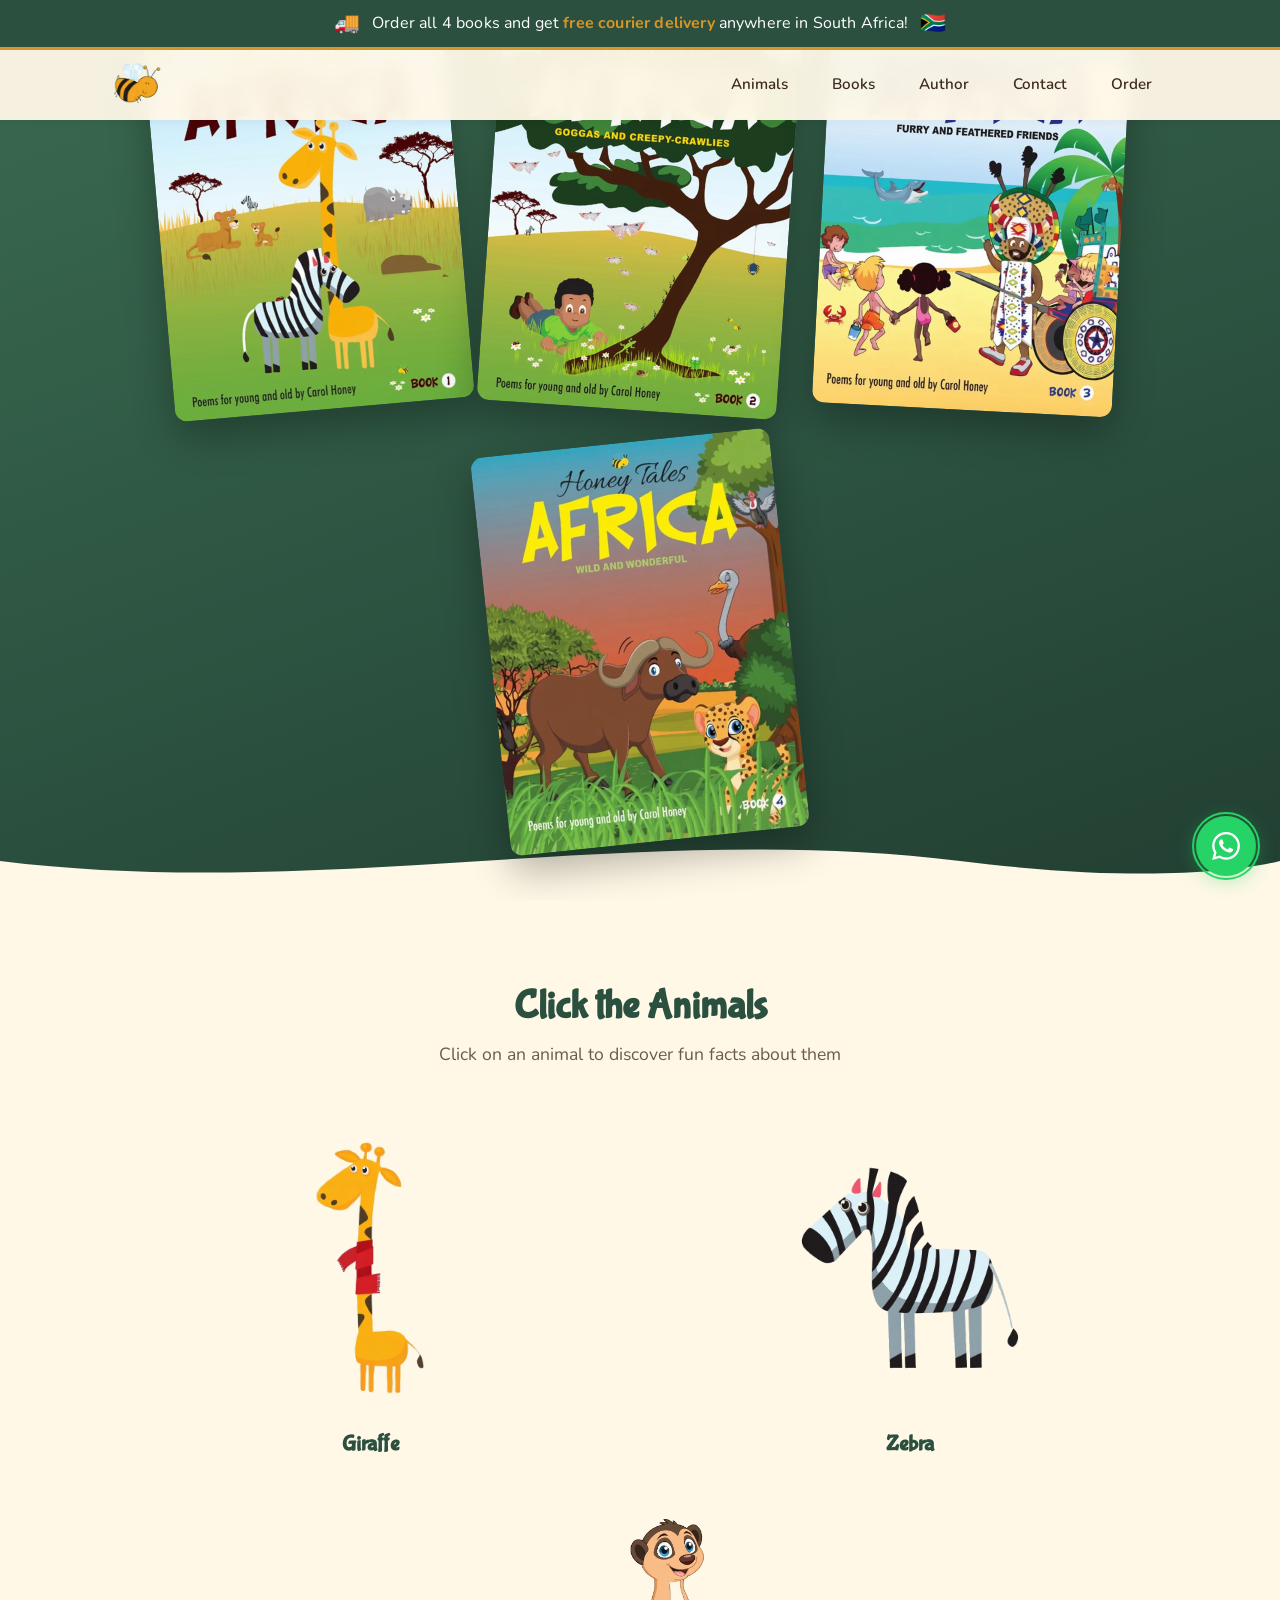
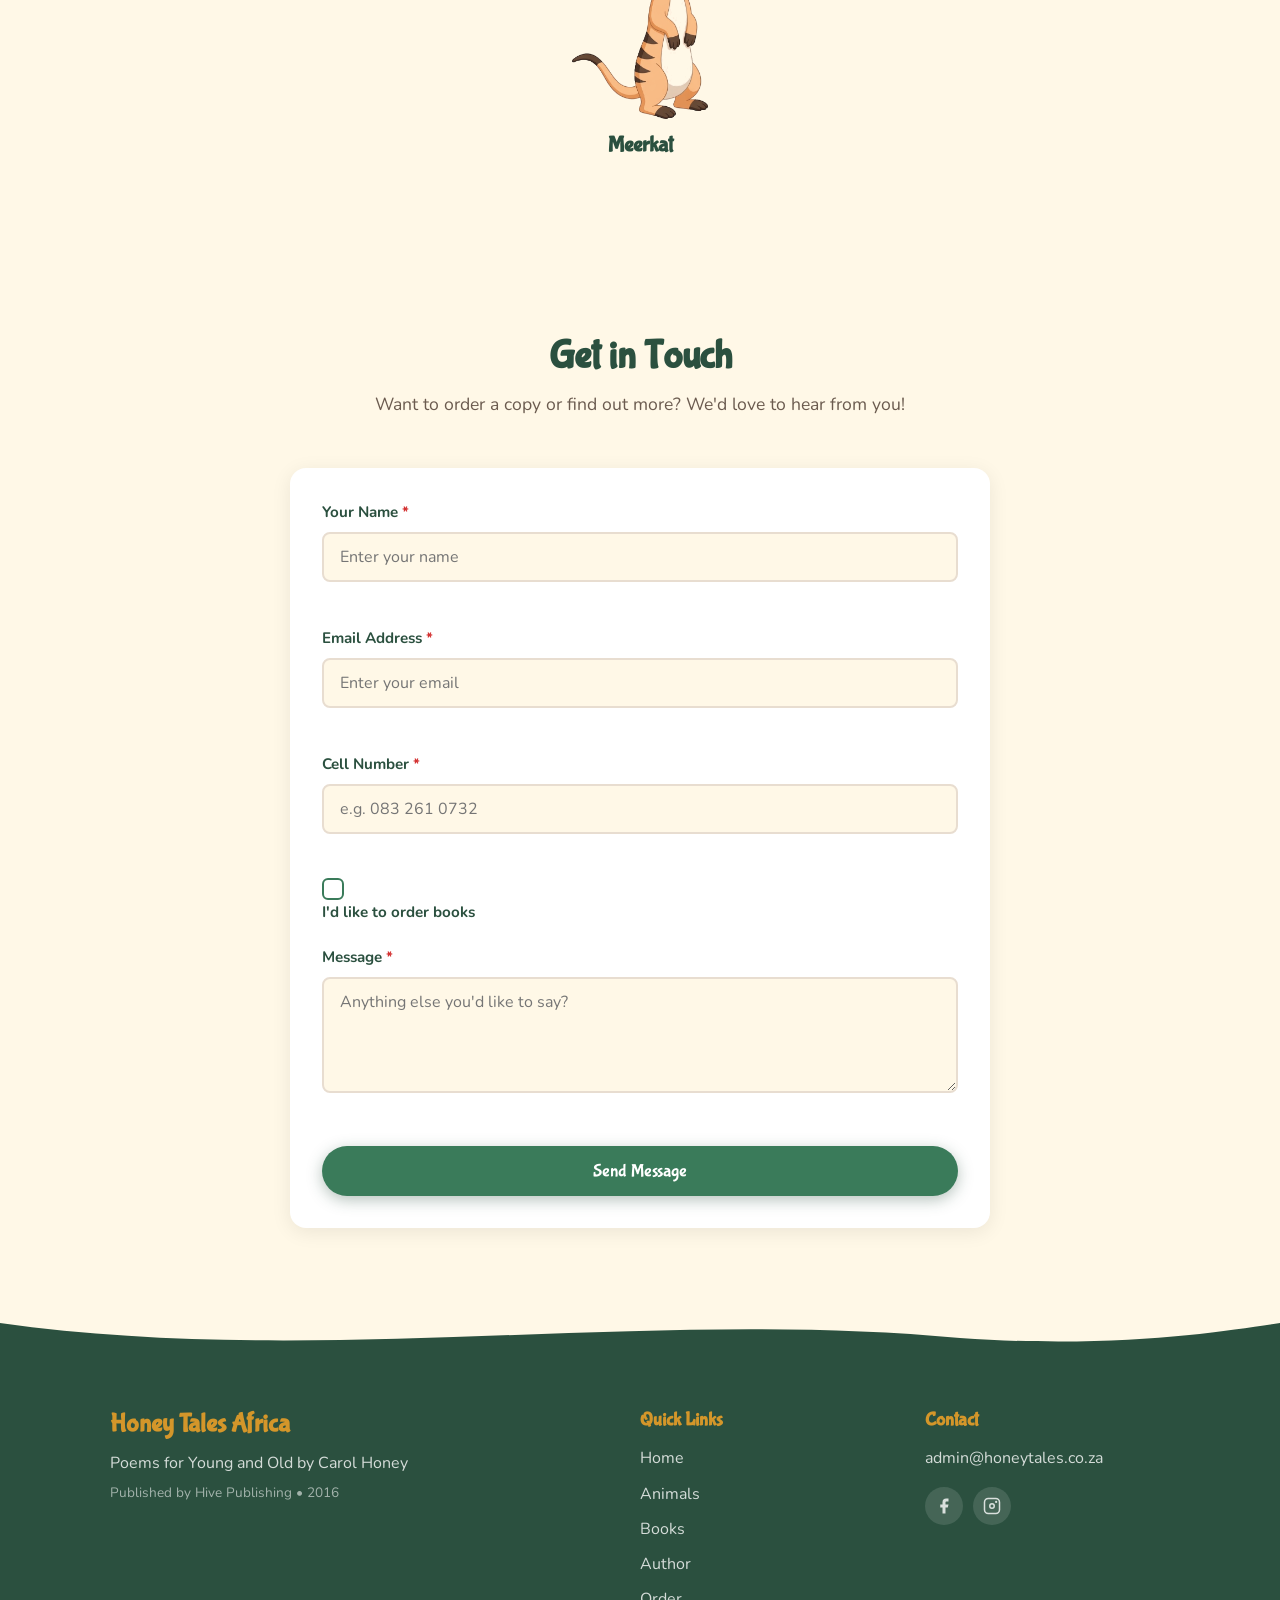
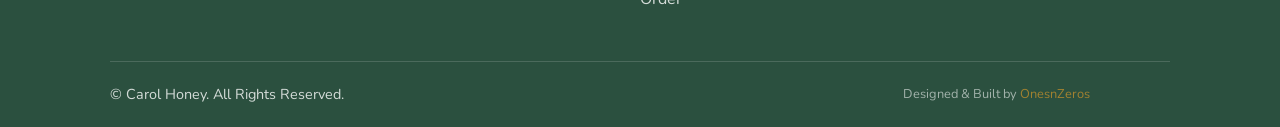
==== commit f097146b: "Added Books menu to navbar across site" ====
--- a/index.html
+++ b/index.html
@@ -17,6 +17,8 @@
     <link rel="preconnect" href="https://fonts.gstatic.com" crossorigin>
     <link href="https://fonts.googleapis.com/css2?family=Bubblegum+Sans&family=Nunito:wght@400;600;700&display=swap" rel="stylesheet">
     <link rel="stylesheet" href="css/styles.css">
+    <link rel="icon" type="image/png" href="/assets/images/bee.png">
+    <link rel="apple-touch-icon" href="/assets/images/bee.png">
 </head>
 <body class="page-home">
 
@@ -41,6 +43,7 @@
             <ul class="nav-links" id="navLinks">
                 <li class="nav-hidden"><a href="#home">Home</a></li>
                 <li><a href="#animals">Animals</a></li>
+                <li><a href="books/africa.html">Books</a></li>
                 <li><a href="about.html">Author</a></li>
                 <li><a href="#contact">Contact</a></li>
                 <li><a href="order.html">Order</a></li>
@@ -256,6 +259,7 @@
                     <ul>
                         <li><a href="#home">Home</a></li>
                         <li><a href="#animals">Animals</a></li>
+                        <li><a href="books/africa.html">Books</a></li>
                         <li><a href="about.html">Author</a></li>
                         <li><a href="order.html">Order</a></li>
                     </ul>
--- a/css/styles.css
+++ b/css/styles.css
@@ -36,7 +36,7 @@
 
 html {
     scroll-behavior: smooth;
-    scroll-padding-top: 80px;
+    scroll-padding-top: 120px;
 }
 
 body {
@@ -152,9 +152,9 @@
     top: var(--banner-h, 43px);
 }
 
-/* Also update scroll-padding so anchor links clear the full header */
+/* Scroll padding accounts for fixed banner + navbar */
 body:has(.free-delivery-banner) {
-    scroll-padding-top: var(--header-h, 150px);
+    scroll-padding-top: 120px;
 }
 
 /* --- Navigation --- */
@@ -1106,7 +1106,7 @@
 .contact-section {
     background: var(--cream);
     padding: 40px 0 80px;
-    scroll-margin-top: 0px;
+    scroll-margin-top: 120px;
 }
 
 .contact-grid {
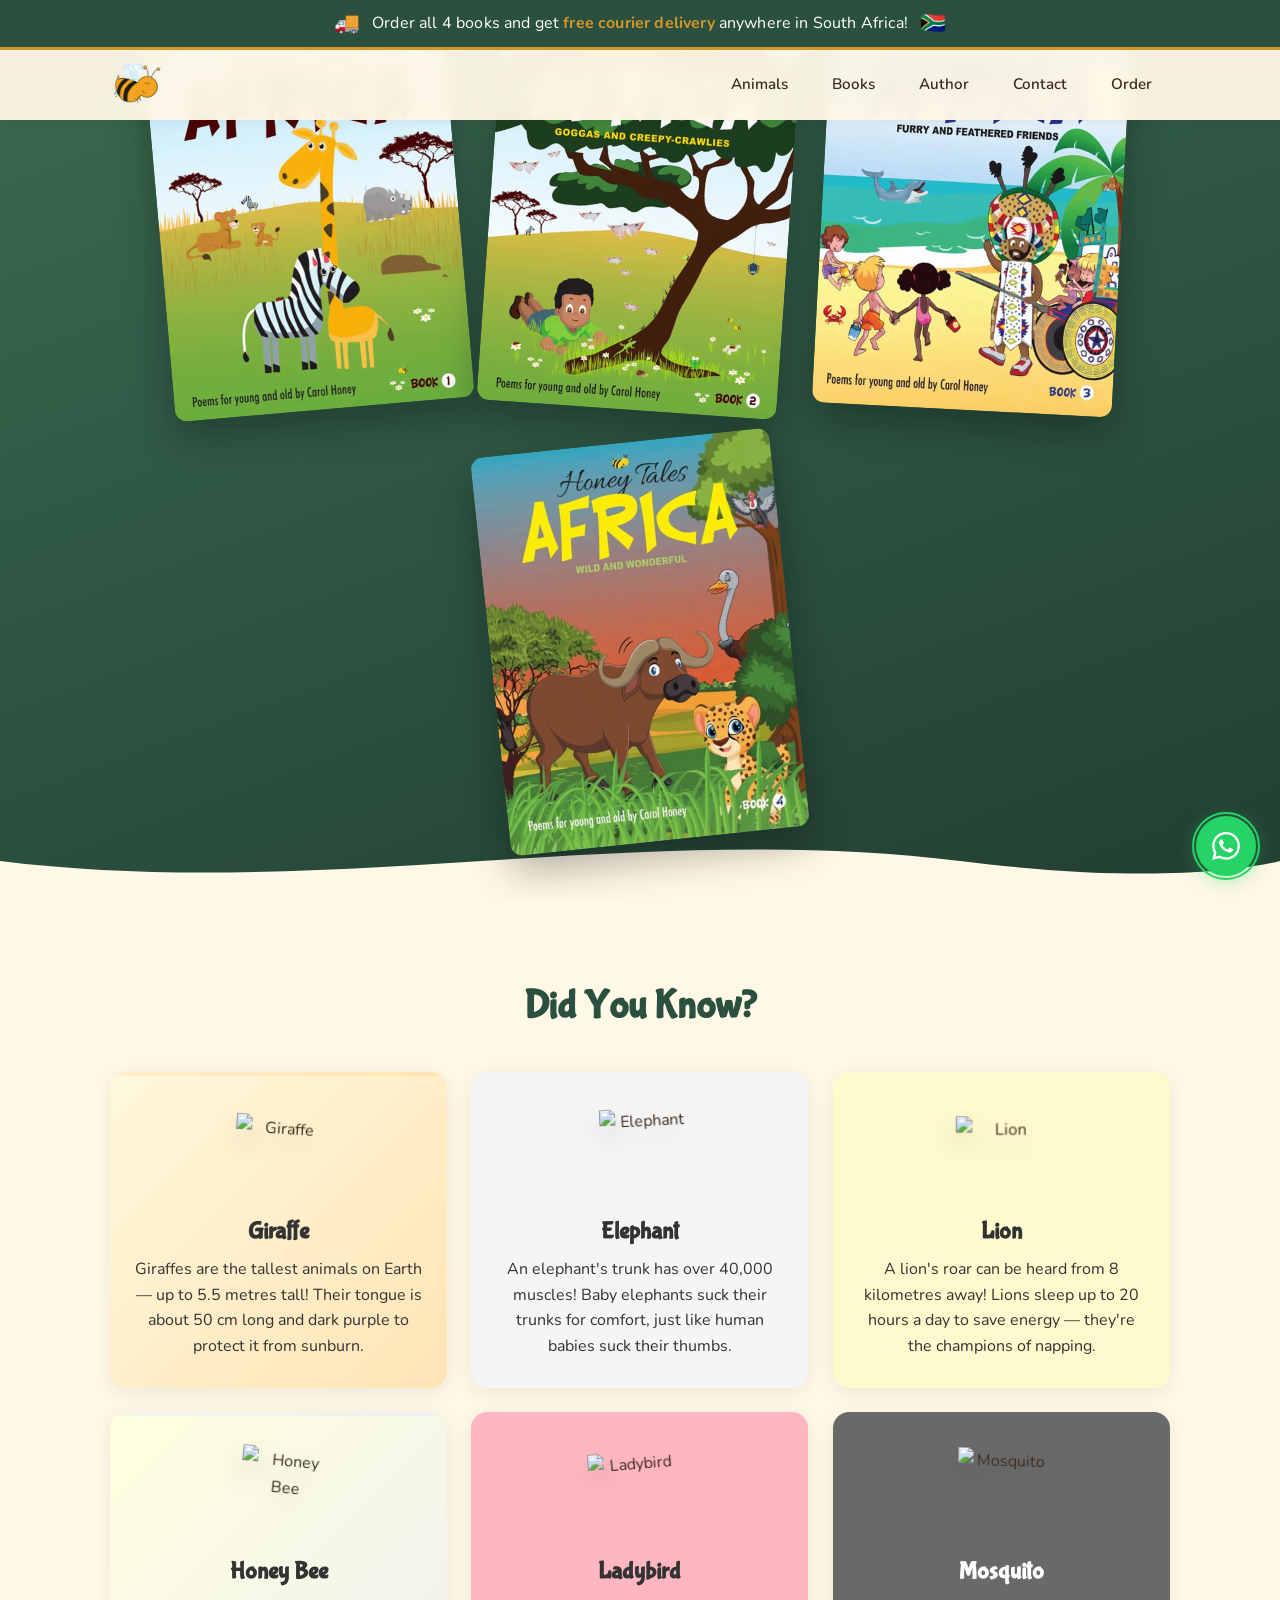
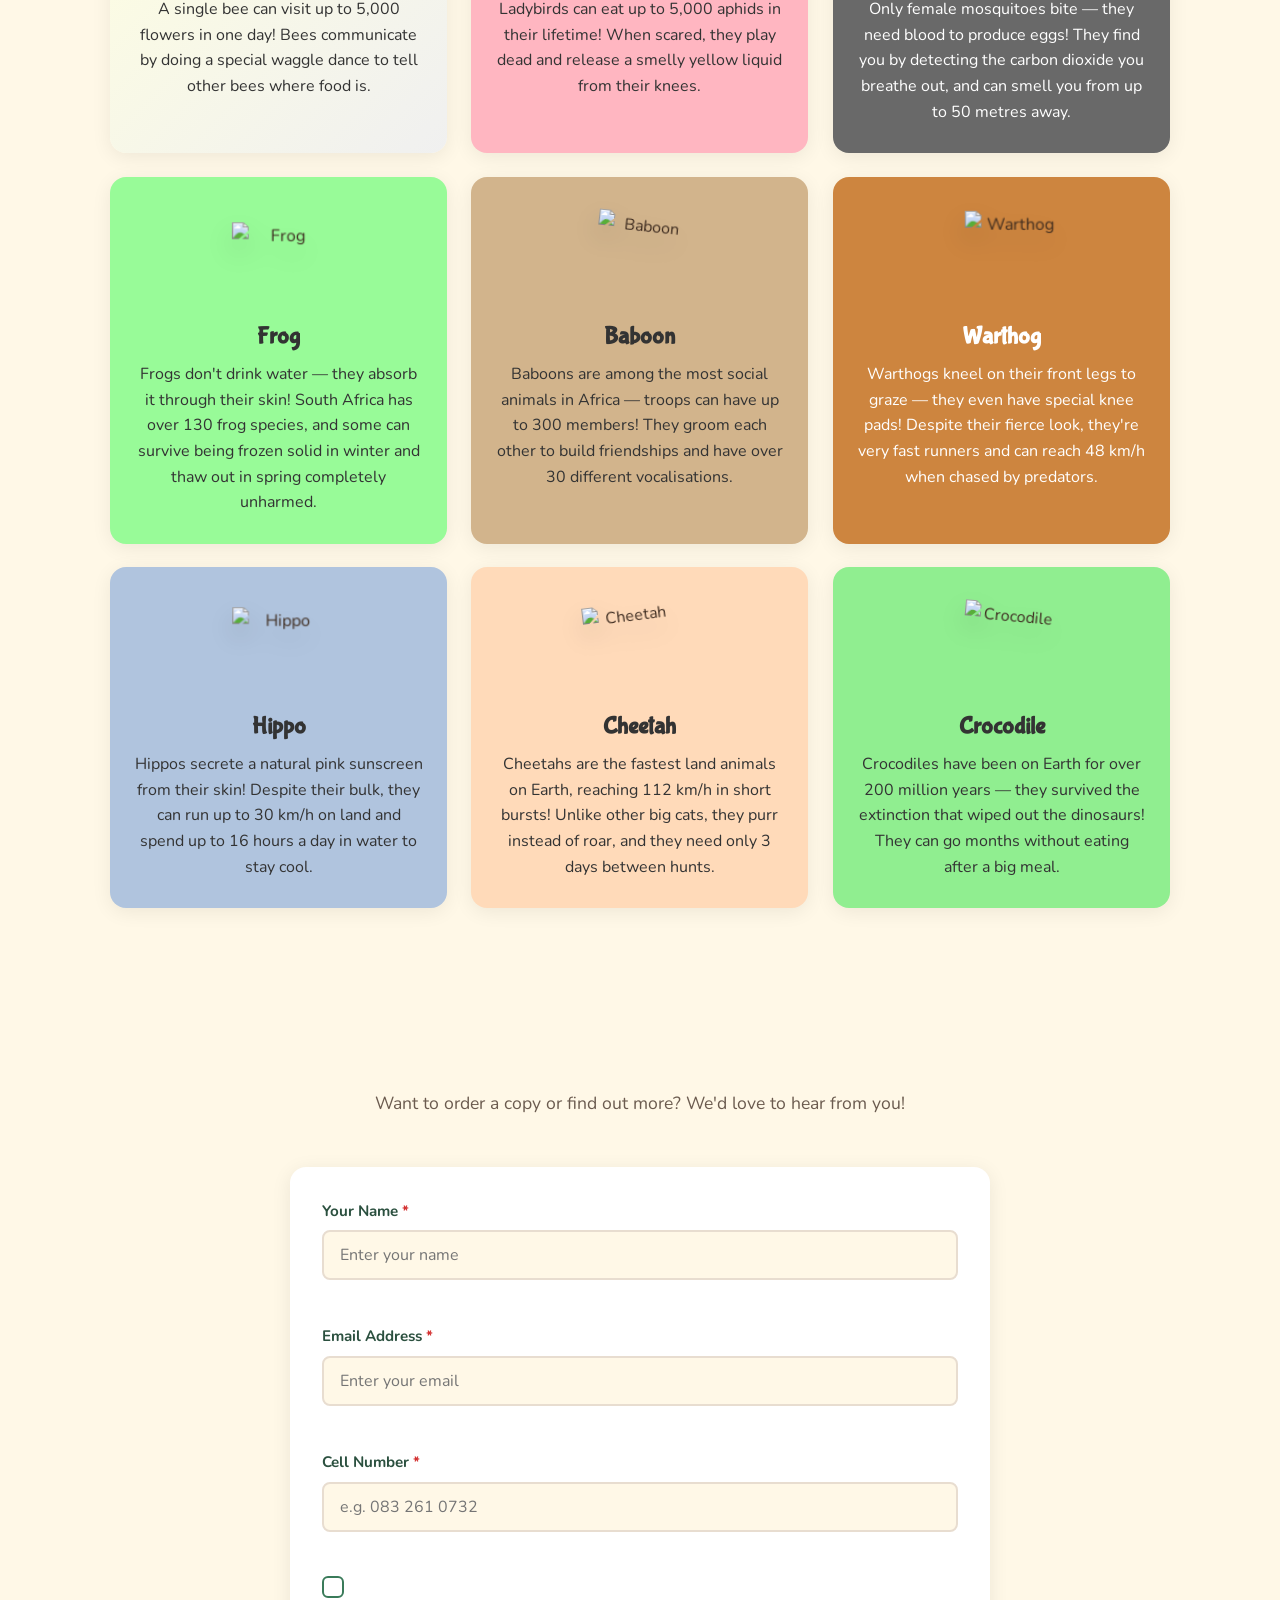
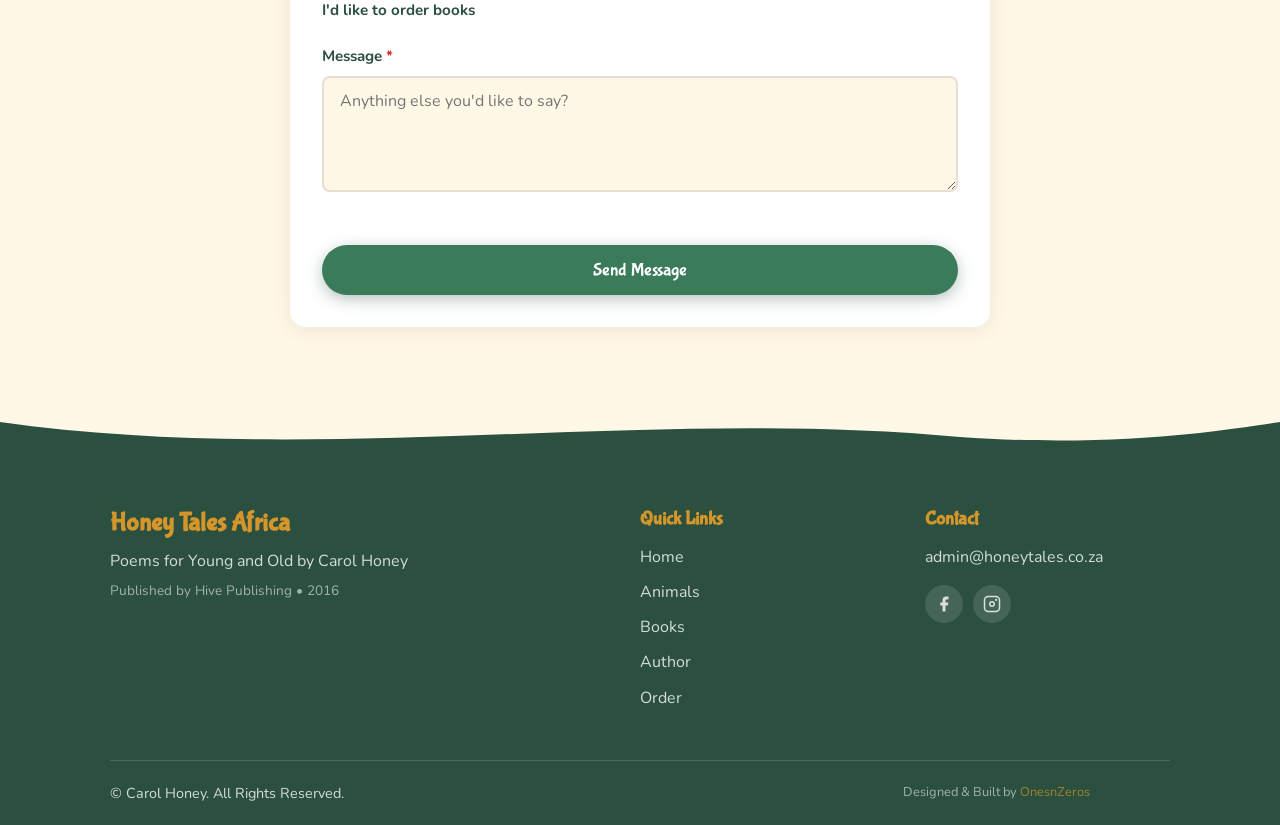
==== commit b6d3c1c1: "Animals card added to home page" ====
--- a/index.html
+++ b/index.html
@@ -106,25 +106,99 @@
     <!-- Poems Section -->
     <section class="animals-section" id="animals">
         <div class="container">
-            <h2 class="section-title fade-in">Click the Animals</h2>
-            <p class="section-subtitle fade-in">Click on an animal to discover fun facts about them</p>
+            <div class="animals-intro">
+                <h2 class="section-title fade-in">Click the Animals</h2>
+                <p class="section-subtitle fade-in">Click on an animal to discover fun facts about them</p>
+            </div>
 
             <div class="animal-gallery">
                 <div class="animal-item fade-in" data-animal="giraffe">
-                    <img src="assets/images/giraffe.png" alt="Giraffe - cartoon giraffe wearing a red scarf" loading="lazy">
+                    <div class="animal-image-wrap">
+                        <img src="assets/images/giraffe.png" alt="Giraffe - cartoon giraffe wearing a red scarf" loading="lazy">
+                    </div>
                     <h3 class="animal-name">Giraffe</h3>
                 </div>
 
-                <div class="animal-item fade-in" data-animal="zebras">
-                    <img src="assets/images/zebra.png" alt="Zebra - cartoon zebra with black and white stripes" loading="lazy">
+                <div class="animal-item fade-in" data-animal="zebra">
+                    <div class="animal-image-wrap">
+                        <img src="assets/images/zebra.png" alt="Zebra - cartoon zebra with black and white stripes" loading="lazy">
+                    </div>
                     <h3 class="animal-name">Zebra</h3>
                 </div>
 
-                <div class="animal-item animal-item--meerkat fade-in" data-animal="meerkat">
-                    <img src="assets/images/meerkat.png" alt="Meerkat - cartoon meerkat standing upright" loading="lazy">
+                <div class="animal-item fade-in" data-animal="meerkat">
+                    <div class="animal-image-wrap">
+                        <img src="assets/images/meerkat.png" alt="Meerkat - cartoon meerkat standing upright" loading="lazy">
+                    </div>
                     <h3 class="animal-name">Meerkat</h3>
                 </div>
             </div>
+
+            <h2 class="section-title fade-in">Did You Know?</h2>
+
+            <div class="facts-grid">
+                <div class="fact-card fact-card--giraffe" data-anim="0">
+                    <span class="fact-card-icon"><img src="https://cdn.jsdelivr.net/gh/microsoft/fluentui-emoji@main/assets/Giraffe/3D/giraffe_3d.png" alt="Giraffe"></span>
+                    <h3>Giraffe</h3>
+                    <p>Giraffes are the tallest animals on Earth — up to 5.5 metres tall! Their tongue is about 50 cm long and dark purple to protect it from sunburn.</p>
+                </div>
+                <div class="fact-card fact-card--elephant" data-anim="1">
+                    <span class="fact-card-icon"><img src="https://cdn.jsdelivr.net/gh/microsoft/fluentui-emoji@main/assets/Elephant/3D/elephant_3d.png" alt="Elephant"></span>
+                    <h3>Elephant</h3>
+                    <p>An elephant's trunk has over 40,000 muscles! Baby elephants suck their trunks for comfort, just like human babies suck their thumbs.</p>
+                </div>
+                <div class="fact-card fact-card--lion" data-anim="2">
+                    <span class="fact-card-icon"><img src="https://cdn.jsdelivr.net/gh/microsoft/fluentui-emoji@main/assets/Lion/3D/lion_3d.png" alt="Lion"></span>
+                    <h3>Lion</h3>
+                    <p>A lion's roar can be heard from 8 kilometres away! Lions sleep up to 20 hours a day to save energy — they're the champions of napping.</p>
+                </div>
+                <div class="fact-card fact-card--bee" data-anim="3">
+                    <span class="fact-card-icon"><img src="https://cdn.jsdelivr.net/gh/microsoft/fluentui-emoji@main/assets/Honeybee/3D/honeybee_3d.png" alt="Honey Bee"></span>
+                    <h3>Honey Bee</h3>
+                    <p>A single bee can visit up to 5,000 flowers in one day! Bees communicate by doing a special waggle dance to tell other bees where food is.</p>
+                </div>
+                <div class="fact-card fact-card--ladybird" data-anim="4">
+                    <span class="fact-card-icon"><img src="https://cdn.jsdelivr.net/gh/microsoft/fluentui-emoji@main/assets/Lady%20beetle/3D/lady_beetle_3d.png" alt="Ladybird"></span>
+                    <h3>Ladybird</h3>
+                    <p>Ladybirds can eat up to 5,000 aphids in their lifetime! When scared, they play dead and release a smelly yellow liquid from their knees.</p>
+                </div>
+                <div class="fact-card fact-card--mosquito" data-anim="5">
+                    <span class="fact-card-icon"><img src="https://cdn.jsdelivr.net/gh/microsoft/fluentui-emoji@main/assets/Mosquito/3D/mosquito_3d.png" alt="Mosquito"></span>
+                    <h3>Mosquito</h3>
+                    <p>Only female mosquitoes bite — they need blood to produce eggs! They find you by detecting the carbon dioxide you breathe out, and can smell you from up to 50 metres away.</p>
+                </div>
+                <div class="fact-card fact-card--frog" data-anim="6">
+                    <span class="fact-card-icon"><img src="https://cdn.jsdelivr.net/gh/microsoft/fluentui-emoji@main/assets/Frog/3D/frog_3d.png" alt="Frog"></span>
+                    <h3>Frog</h3>
+                    <p>Frogs don't drink water — they absorb it through their skin! South Africa has over 130 frog species, and some can survive being frozen solid in winter and thaw out in spring completely unharmed.</p>
+                </div>
+                <div class="fact-card fade-in fact-card--baboon" data-anim="7">
+                    <span class="fact-card-icon"><img src="https://cdn.jsdelivr.net/gh/microsoft/fluentui-emoji@main/assets/Monkey/3D/monkey_3d.png" alt="Baboon"></span>
+                    <h3>Baboon</h3>
+                    <p>Baboons are among the most social animals in Africa — troops can have up to 300 members! They groom each other to build friendships and have over 30 different vocalisations.</p>
+                </div>
+                <div class="fact-card fact-card--warthog" data-anim="8">
+                    <span class="fact-card-icon"><img src="https://cdn.jsdelivr.net/gh/microsoft/fluentui-emoji@main/assets/Boar/3D/boar_3d.png" alt="Warthog"></span>
+                    <h3>Warthog</h3>
+                    <p>Warthogs kneel on their front legs to graze — they even have special knee pads! Despite their fierce look, they're very fast runners and can reach 48 km/h when chased by predators.</p>
+                </div>
+                <div class="fact-card fact-card--hippo" data-anim="9">
+                    <span class="fact-card-icon"><img src="https://cdn.jsdelivr.net/gh/microsoft/fluentui-emoji@main/assets/Hippopotamus/3D/hippopotamus_3d.png" alt="Hippo"></span>
+                    <h3>Hippo</h3>
+                    <p>Hippos secrete a natural pink sunscreen from their skin! Despite their bulk, they can run up to 30 km/h on land and spend up to 16 hours a day in water to stay cool.</p>
+                </div>
+                <div class="fact-card fact-card--cheetah" data-anim="10">
+                    <span class="fact-card-icon"><img src="https://cdn.jsdelivr.net/gh/microsoft/fluentui-emoji@main/assets/Leopard/3D/leopard_3d.png" alt="Cheetah"></span>
+                    <h3>Cheetah</h3>
+                    <p>Cheetahs are the fastest land animals on Earth, reaching 112 km/h in short bursts! Unlike other big cats, they purr instead of roar, and they need only 3 days between hunts.</p>
+                </div>
+                <div class="fact-card fact-card--crocodile" data-anim="11">
+                    <span class="fact-card-icon"><img src="https://cdn.jsdelivr.net/gh/microsoft/fluentui-emoji@main/assets/Crocodile/3D/crocodile_3d.png" alt="Crocodile"></span>
+                    <h3>Crocodile</h3>
+                    <p>Crocodiles have been on Earth for over 200 million years — they survived the extinction that wiped out the dinosaurs! They can go months without eating after a big meal.</p>
+                </div>
+            </div>
+
         </div>
     </section>
 
@@ -323,6 +397,8 @@
         </div>
     </div>
 
+    <script src="https://cdnjs.cloudflare.com/ajax/libs/gsap/3.13.0/gsap.min.js" defer></script>
+    <script src="https://cdnjs.cloudflare.com/ajax/libs/gsap/3.13.0/ScrollTrigger.min.js" defer></script>
     <script src="js/main.js"></script>
 </body>
 </html>
--- a/css/styles.css
+++ b/css/styles.css
@@ -862,14 +862,14 @@
 .animal-gallery {
     display: flex;
     justify-content: center;
-    flex-wrap: wrap;
+    align-items: flex-end;
+    flex-wrap: nowrap;
     gap: 60px;
     margin-bottom: 50px;
     position: relative;
 }
 
 .animal-item--meerkat {
-    flex-basis: 100%;
     display: flex;
     flex-direction: column;
     align-items: center;
@@ -891,12 +891,29 @@
     transform: scale(1.06);
 }
 
-.animal-item > img:not(.click-me-hint) {
-    max-height: 300px;
+.animal-image-wrap {
+    display: flex;
+    justify-content: center;
+    align-items: flex-end;
+    height: 300px;
+}
+
+.animal-item img:not(.click-me-hint) {
+    max-height: 100%;
     width: auto;
     display: block;
     margin: 0 auto;
     transition: transform var(--transition);
+}
+
+/* Temporarily hide the animal gallery while layout is stabilized */
+.animal-gallery {
+    display: none !important;
+}
+
+.animals-intro .section-title,
+.animals-intro .section-subtitle {
+    display: none !important;
 }
 
 .animal-name {
@@ -2083,6 +2100,264 @@
 }
 
 /* ==========================================
+   Fact Cards (moved from books.css for home page)
+   ========================================== */
+
+.fact-card {
+    border-radius: var(--radius);
+    padding: 32px 24px 28px;
+    text-align: center;
+    box-shadow: 0 4px 20px rgba(0, 0, 0, 0.07);
+    border-top: 4px solid transparent;
+    transform-origin: center bottom;
+    will-change: transform;
+    transition: all 0.3s ease;
+}
+
+.fact-card:hover {
+    transform: scale(1.05);
+    box-shadow: 0 8px 25px rgba(0, 0, 0, 0.15);
+}
+
+/* GSAP-based hover animations for icons */
+.fact-card-icon {
+    display: flex;
+    align-items: center;
+    justify-content: center;
+    margin: 0 auto 18px;
+}
+
+.fact-card-icon img {
+    width: 90px;
+    height: 90px;
+    object-fit: contain;
+    transform-origin: center center;
+    will-change: transform, opacity;
+    transform-style: preserve-3d;
+    backface-visibility: hidden;
+    cursor: pointer;
+    filter: drop-shadow(0 12px 12px rgba(0, 0, 0, 0.12));
+}
+
+.fact-card h3 {
+    font-size: 1.5rem;
+    margin-bottom: 10px;
+}
+
+.fact-card p {
+    font-size: 1rem;
+    line-height: 1.6;
+}
+
+/* Animal-themed card backgrounds - muted colors */
+.fact-card--giraffe {
+    background: linear-gradient(135deg, #FFF8DC, #FFE4B5);
+}
+.fact-card--giraffe h3,
+.fact-card--giraffe p {
+    color: #333;
+}
+
+.fact-card--elephant {
+    background: #F5F5F5;
+}
+.fact-card--elephant h3,
+.fact-card--elephant p {
+    color: #333;
+}
+
+.fact-card--lion {
+    background: #FFFACD;
+}
+.fact-card--lion h3,
+.fact-card--lion p {
+    color: #333;
+}
+
+.fact-card--bee {
+    background: linear-gradient(135deg, #FFFFE0, #F0F0F0);
+}
+.fact-card--bee h3,
+.fact-card--bee p {
+    color: #333;
+}
+
+.fact-card--ladybird {
+    background: #FFB6C1;
+}
+.fact-card--ladybird h3,
+.fact-card--ladybird p {
+    color: #333;
+}
+
+.fact-card--mosquito {
+    background: #696969;
+}
+.fact-card--mosquito h3,
+.fact-card--mosquito p {
+    color: white;
+}
+
+.fact-card--frog {
+    background: #98FB98;
+}
+.fact-card--frog h3,
+.fact-card--frog p {
+    color: #333;
+}
+
+.fact-card--baboon {
+    background: #D2B48C;
+}
+.fact-card--baboon h3,
+.fact-card--baboon p {
+    color: #333;
+}
+
+.fact-card--warthog {
+    background: #CD853F;
+}
+.fact-card--warthog h3,
+.fact-card--warthog p {
+    color: white;
+}
+
+.fact-card--hippo {
+    background: #B0C4DE;
+}
+.fact-card--hippo h3,
+.fact-card--hippo p {
+    color: #333;
+}
+
+.fact-card--cheetah {
+    background: #FFDAB9;
+}
+.fact-card--cheetah h3,
+.fact-card--cheetah p {
+    color: #333;
+}
+
+.fact-card--crocodile {
+    background: #90EE90;
+}
+.fact-card--crocodile h3,
+.fact-card--crocodile p {
+    color: #333;
+}
+
+.facts-grid {
+    display: grid;
+    grid-template-columns: repeat(auto-fit, minmax(280px, 1fr));
+    gap: 24px;
+    margin-top: 40px;
+    position: relative;
+    /* Allow stacking during scroll animation */
+}
+
+@media (max-width: 768px) {
+    .facts-grid {
+        grid-template-columns: 1fr;
+        max-width: 400px;
+        margin: 40px auto 0;
+    }
+}
+
+/* ---- Fact card active/leaving states (keyframes live below) ---- */
+
+/* Card active states */
+.fact-card[data-anim="0"].fact-card--active {
+    animation: fc-bulge 0.65s cubic-bezier(0.34, 1.56, 0.64, 1) forwards;
+    box-shadow: 0 20px 50px rgba(0, 0, 0, 0.16); z-index: 2;
+}
+.fact-card[data-anim="1"].fact-card--active {
+    animation: fc-tilt 0.6s cubic-bezier(0.34, 1.56, 0.64, 1) forwards;
+    box-shadow: 0 20px 50px rgba(0, 0, 0, 0.16); z-index: 2;
+}
+.fact-card[data-anim="2"].fact-card--active {
+    animation: fc-pop 0.7s cubic-bezier(0.34, 1.56, 0.64, 1) forwards;
+    box-shadow: 0 20px 50px rgba(0, 0, 0, 0.16); z-index: 2;
+}
+.fact-card[data-anim="3"].fact-card--active {
+    animation: fc-lift 0.6s cubic-bezier(0.34, 1.56, 0.64, 1) forwards;
+    box-shadow: 0 20px 50px rgba(0, 0, 0, 0.16); z-index: 2;
+}
+.fact-card[data-anim="4"].fact-card--active {
+    animation: fc-swell 0.65s cubic-bezier(0.34, 1.56, 0.64, 1) forwards;
+    box-shadow: 0 20px 50px rgba(0, 0, 0, 0.16); z-index: 2;
+}
+.fact-card[data-anim="5"].fact-card--active {
+    animation: fc-lean 0.6s cubic-bezier(0.34, 1.56, 0.64, 1) forwards;
+    box-shadow: 0 20px 50px rgba(0, 0, 0, 0.16); z-index: 2;
+}
+.fact-card[data-anim="6"].fact-card--active {
+    animation: fc-spring 0.7s cubic-bezier(0.34, 1.56, 0.64, 1) forwards;
+    box-shadow: 0 20px 50px rgba(0, 0, 0, 0.16); z-index: 2;
+}
+.fact-card[data-anim="7"].fact-card--active {
+    animation: fc-rock 0.65s cubic-bezier(0.34, 1.56, 0.64, 1) forwards;
+    box-shadow: 0 20px 50px rgba(0, 0, 0, 0.16); z-index: 2;
+}
+.fact-card[data-anim="8"].fact-card--active {
+    animation: fc-jolt 0.6s cubic-bezier(0.34, 1.56, 0.64, 1) forwards;
+    box-shadow: 0 20px 50px rgba(0, 0, 0, 0.16); z-index: 2;
+}
+.fact-card[data-anim="9"].fact-card--active {
+    animation: fc-settle 0.7s cubic-bezier(0.34, 1.56, 0.64, 1) forwards;
+    box-shadow: 0 20px 50px rgba(0, 0, 0, 0.16); z-index: 2;
+}
+.fact-card[data-anim="10"].fact-card--active {
+    animation: fc-slide 0.55s cubic-bezier(0.34, 1.56, 0.64, 1) forwards;
+    box-shadow: 0 20px 50px rgba(0, 0, 0, 0.16); z-index: 2;
+}
+.fact-card[data-anim="11"].fact-card--active {
+    animation: fc-lurch 0.65s cubic-bezier(0.34, 1.56, 0.64, 1) forwards;
+    box-shadow: 0 20px 50px rgba(0, 0, 0, 0.16); z-index: 2;
+}
+
+/* Card leaving states */
+.fact-card[data-anim="0"].fact-card--leaving  { animation: fc-bulge-out  0.55s cubic-bezier(0.25, 0.46, 0.45, 0.94) forwards; }
+.fact-card[data-anim="1"].fact-card--leaving  { animation: fc-tilt-out   0.5s  cubic-bezier(0.25, 0.46, 0.45, 0.94) forwards; }
+.fact-card[data-anim="2"].fact-card--leaving  { animation: fc-pop-out    0.6s  cubic-bezier(0.25, 0.46, 0.45, 0.94) forwards; }
+.fact-card[data-anim="3"].fact-card--leaving  { animation: fc-lift-out   0.5s  cubic-bezier(0.25, 0.46, 0.45, 0.94) forwards; }
+.fact-card[data-anim="4"].fact-card--leaving  { animation: fc-swell-out  0.55s cubic-bezier(0.25, 0.46, 0.45, 0.94) forwards; }
+.fact-card[data-anim="5"].fact-card--leaving  { animation: fc-lean-out   0.5s  cubic-bezier(0.25, 0.46, 0.45, 0.94) forwards; }
+.fact-card[data-anim="6"].fact-card--leaving  { animation: fc-spring-out 0.6s  cubic-bezier(0.25, 0.46, 0.45, 0.94) forwards; }
+.fact-card[data-anim="7"].fact-card--leaving  { animation: fc-rock-out   0.55s cubic-bezier(0.25, 0.46, 0.45, 0.94) forwards; }
+.fact-card[data-anim="8"].fact-card--leaving  { animation: fc-jolt-out   0.5s  cubic-bezier(0.25, 0.46, 0.45, 0.94) forwards; }
+.fact-card[data-anim="9"].fact-card--leaving  { animation: fc-settle-out 0.6s  cubic-bezier(0.25, 0.46, 0.45, 0.94) forwards; }
+.fact-card[data-anim="10"].fact-card--leaving { animation: fc-slide-out  0.5s  cubic-bezier(0.25, 0.46, 0.45, 0.94) forwards; }
+.fact-card[data-anim="11"].fact-card--leaving { animation: fc-lurch-out  0.55s cubic-bezier(0.25, 0.46, 0.45, 0.94) forwards; }
+
+/* Icon active states */
+.fact-card[data-anim="0"].fact-card--active .fact-card-icon img  { animation: fi-magnify 0.55s cubic-bezier(0.34, 1.56, 0.64, 1) 0.06s forwards; }
+.fact-card[data-anim="1"].fact-card--active .fact-card-icon img  { animation: fi-spin    0.55s cubic-bezier(0.34, 1.56, 0.64, 1) 0.05s forwards; }
+.fact-card[data-anim="2"].fact-card--active .fact-card-icon img  { animation: fi-bounce  0.6s  cubic-bezier(0.34, 1.56, 0.64, 1) 0.04s forwards; }
+.fact-card[data-anim="3"].fact-card--active .fact-card-icon img  { animation: fi-buzz    0.7s  cubic-bezier(0.34, 1.56, 0.64, 1) 0.04s forwards; }
+.fact-card[data-anim="4"].fact-card--active .fact-card-icon img  { animation: fi-flutter 0.65s cubic-bezier(0.34, 1.56, 0.64, 1) 0.05s forwards; }
+.fact-card[data-anim="5"].fact-card--active .fact-card-icon img  { animation: fi-zigzag  0.7s  cubic-bezier(0.34, 1.56, 0.64, 1) 0.04s forwards; }
+.fact-card[data-anim="6"].fact-card--active .fact-card-icon img  { animation: fi-leap    0.65s cubic-bezier(0.34, 1.56, 0.64, 1) 0.03s forwards; }
+.fact-card[data-anim="7"].fact-card--active .fact-card-icon img  { animation: fi-swing   0.7s  cubic-bezier(0.34, 1.56, 0.64, 1) 0.04s forwards; }
+.fact-card[data-anim="8"].fact-card--active .fact-card-icon img  { animation: fi-charge  0.6s  cubic-bezier(0.34, 1.56, 0.64, 1) 0.05s forwards; }
+.fact-card[data-anim="9"].fact-card--active .fact-card-icon img  { animation: fi-rock    0.7s  cubic-bezier(0.34, 1.56, 0.64, 1) 0.04s forwards; }
+.fact-card[data-anim="10"].fact-card--active .fact-card-icon img { animation: fi-dash    0.55s cubic-bezier(0.34, 1.56, 0.64, 1) 0.03s forwards; }
+.fact-card[data-anim="11"].fact-card--active .fact-card-icon img { animation: fi-snap    0.6s  cubic-bezier(0.34, 1.56, 0.64, 1) 0.04s forwards; }
+
+/* Icon exit states */
+.fact-card[data-anim="0"].fact-card--leaving .fact-card-icon img  { animation: fi-magnify-out 0.45s ease-out forwards; }
+.fact-card[data-anim="1"].fact-card--leaving .fact-card-icon img  { animation: fi-spin-out    0.45s ease-out forwards; }
+.fact-card[data-anim="2"].fact-card--leaving .fact-card-icon img  { animation: fi-bounce-out  0.45s ease-out forwards; }
+.fact-card[data-anim="3"].fact-card--leaving .fact-card-icon img  { animation: fi-buzz-out    0.45s ease-out forwards; }
+.fact-card[data-anim="4"].fact-card--leaving .fact-card-icon img  { animation: fi-flutter-out 0.45s ease-out forwards; }
+.fact-card[data-anim="5"].fact-card--leaving .fact-card-icon img  { animation: fi-zigzag-out  0.45s ease-out forwards; }
+.fact-card[data-anim="6"].fact-card--leaving .fact-card-icon img  { animation: fi-leap-out    0.45s ease-out forwards; }
+.fact-card[data-anim="7"].fact-card--leaving .fact-card-icon img  { animation: fi-swing-out   0.45s ease-out forwards; }
+.fact-card[data-anim="8"].fact-card--leaving .fact-card-icon img  { animation: fi-charge-out  0.45s ease-out forwards; }
+.fact-card[data-anim="9"].fact-card--leaving .fact-card-icon img  { animation: fi-rock-out    0.45s ease-out forwards; }
+.fact-card[data-anim="10"].fact-card--leaving .fact-card-icon img { animation: fi-dash-out    0.45s ease-out forwards; }
+.fact-card[data-anim="11"].fact-card--leaving .fact-card-icon img { animation: fi-snap-out    0.45s ease-out forwards; }
+
+/* ==========================================
    Shared card hover animation keyframes
    (used by books.css and about.css)
    ========================================== */
@@ -2482,3 +2757,84 @@
     60%  { transform: scale(1.06) scaleY(0.97) translateY(0); }
     100% { transform: scale(1) scaleY(1) translateY(0); }
 }
+
+/* Hover bounce animation for fact card icons */
+@keyframes hover-bounce {
+    0%   { transform: scale(1) translateY(0); }
+    25%  { transform: scale(1.1) translateY(-3px); }
+    50%  { transform: scale(1.15) translateY(-5px); }
+    75%  { transform: scale(1.1) translateY(-3px); }
+    100% { transform: scale(1) translateY(0); }
+}
+
+/* Humorous hover animations */
+@keyframes hover-flip {
+    0%   { transform: scale(1) rotateY(0deg); }
+    50%  { transform: scale(1.2) rotateY(180deg); }
+    100% { transform: scale(1) rotateY(360deg); }
+}
+
+@keyframes hover-spin {
+    0%   { transform: scale(1) rotate(0deg); }
+    100% { transform: scale(1) rotate(720deg); }
+}
+
+@keyframes hover-buzz {
+    0%   { transform: scale(1) translateX(0); }
+    25%  { transform: scale(1.1) translateX(-2px); }
+    50%  { transform: scale(1.2) translateX(2px); }
+    75%  { transform: scale(1.1) translateX(-2px); }
+    100% { transform: scale(1) translateX(0); }
+}
+
+@keyframes hover-roll {
+    0%   { transform: scale(1) translateX(0) rotate(0deg); }
+    50%  { transform: scale(0.8) translateX(-100px) rotate(-180deg); }
+    100% { transform: scale(1) translateX(0) rotate(0deg); }
+}
+
+@keyframes hover-explode {
+    0%   { transform: scale(1); }
+    50%  { transform: scale(1.5); }
+    100% { transform: scale(0.1); }
+}
+
+@keyframes hover-leap {
+    0%   { transform: scale(1) translateY(0); }
+    50%  { transform: scale(1.3) translateY(-20px); }
+    100% { transform: scale(1) translateY(0); }
+}
+
+@keyframes hover-swing {
+    0%   { transform: scale(1) rotate(0deg); }
+    25%  { transform: scale(1.1) rotate(15deg); }
+    50%  { transform: scale(1.2) rotate(-15deg); }
+    75%  { transform: scale(1.1) rotate(10deg); }
+    100% { transform: scale(1) rotate(0deg); }
+}
+
+@keyframes hover-bulge {
+    0%   { transform: scale(1); }
+    50%  { transform: scale(1.4, 0.8); }
+    100% { transform: scale(1); }
+}
+
+@keyframes hover-rock {
+    0%   { transform: scale(1) rotate(0deg); }
+    25%  { transform: scale(1.1) rotate(5deg); }
+    50%  { transform: scale(1.2) rotate(-5deg); }
+    75%  { transform: scale(1.1) rotate(3deg); }
+    100% { transform: scale(1) rotate(0deg); }
+}
+
+@keyframes hover-dash {
+    0%   { transform: scale(1) translateX(0); }
+    50%  { transform: scale(1.2) translateX(10px); }
+    100% { transform: scale(1) translateX(0); }
+}
+
+@keyframes hover-snap {
+    0%   { transform: scale(1); }
+    50%  { transform: scale(1.3); }
+    100% { transform: scale(1); }
+}
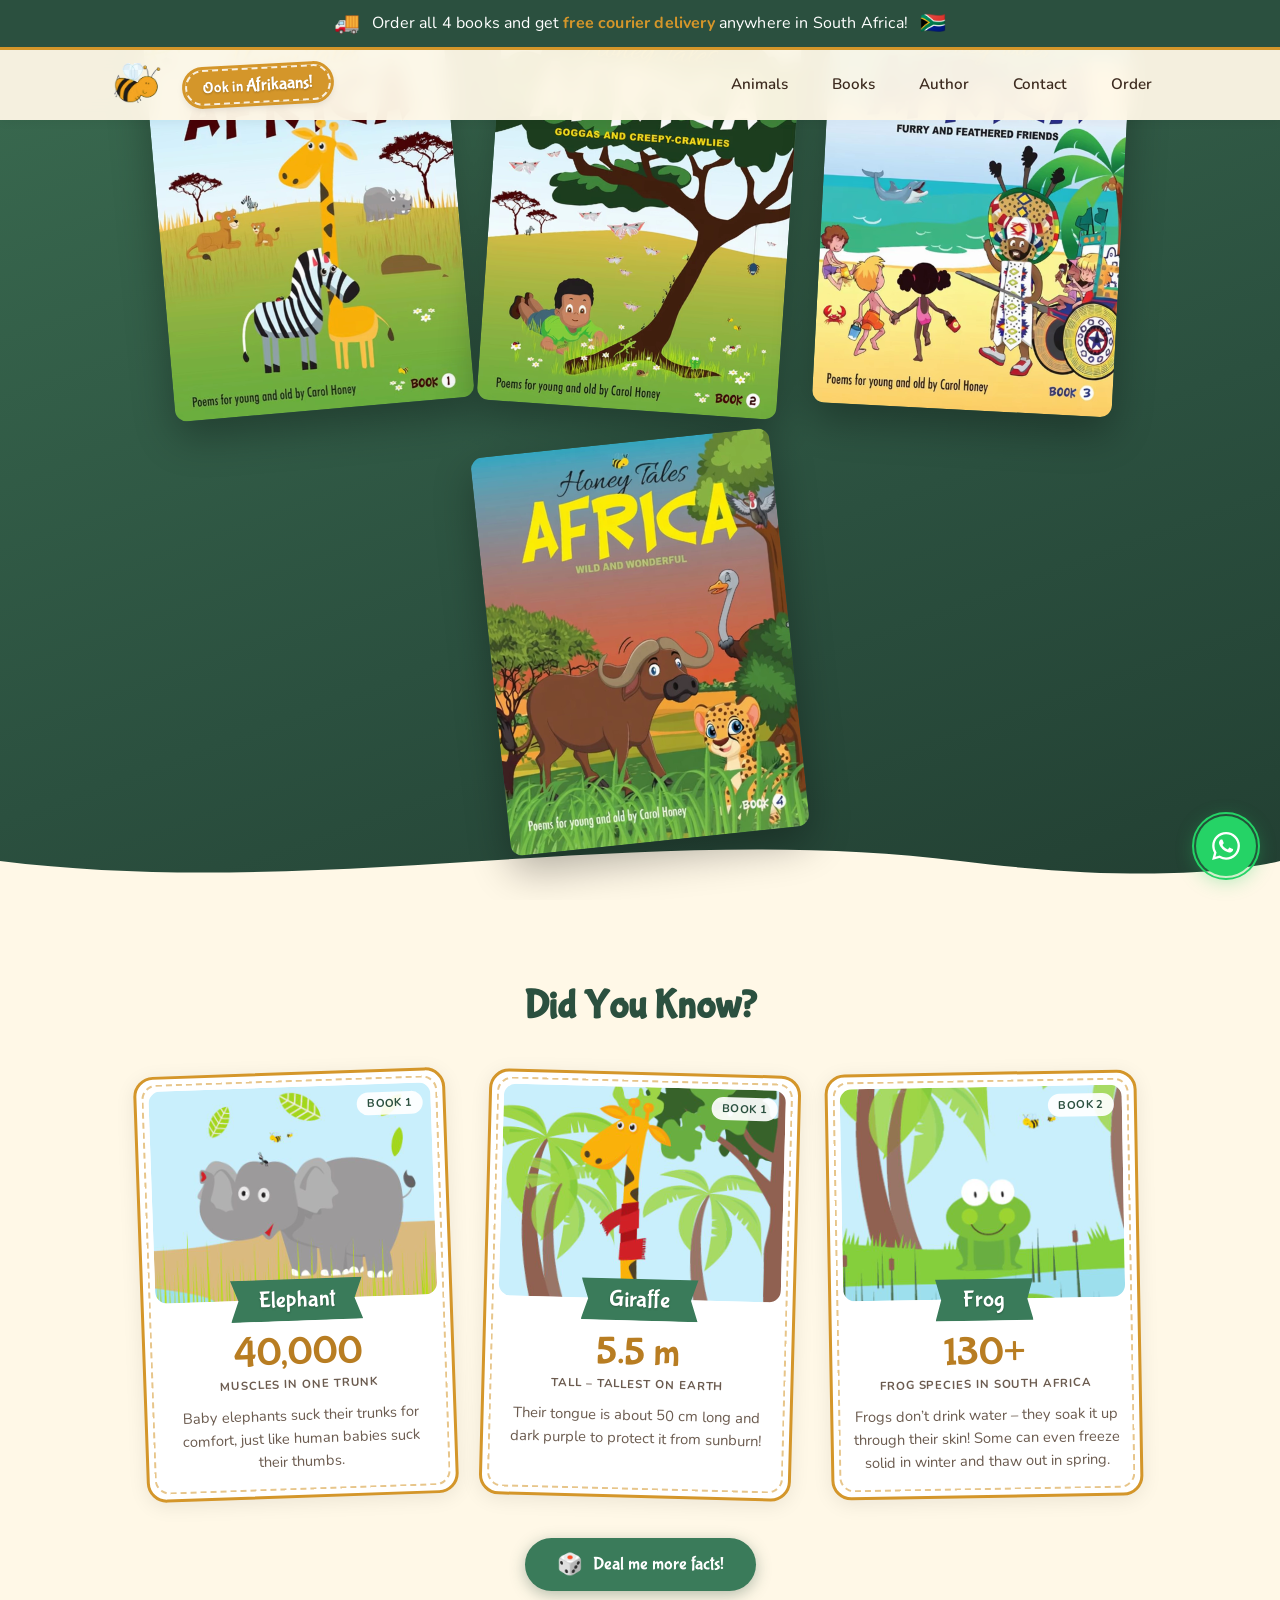
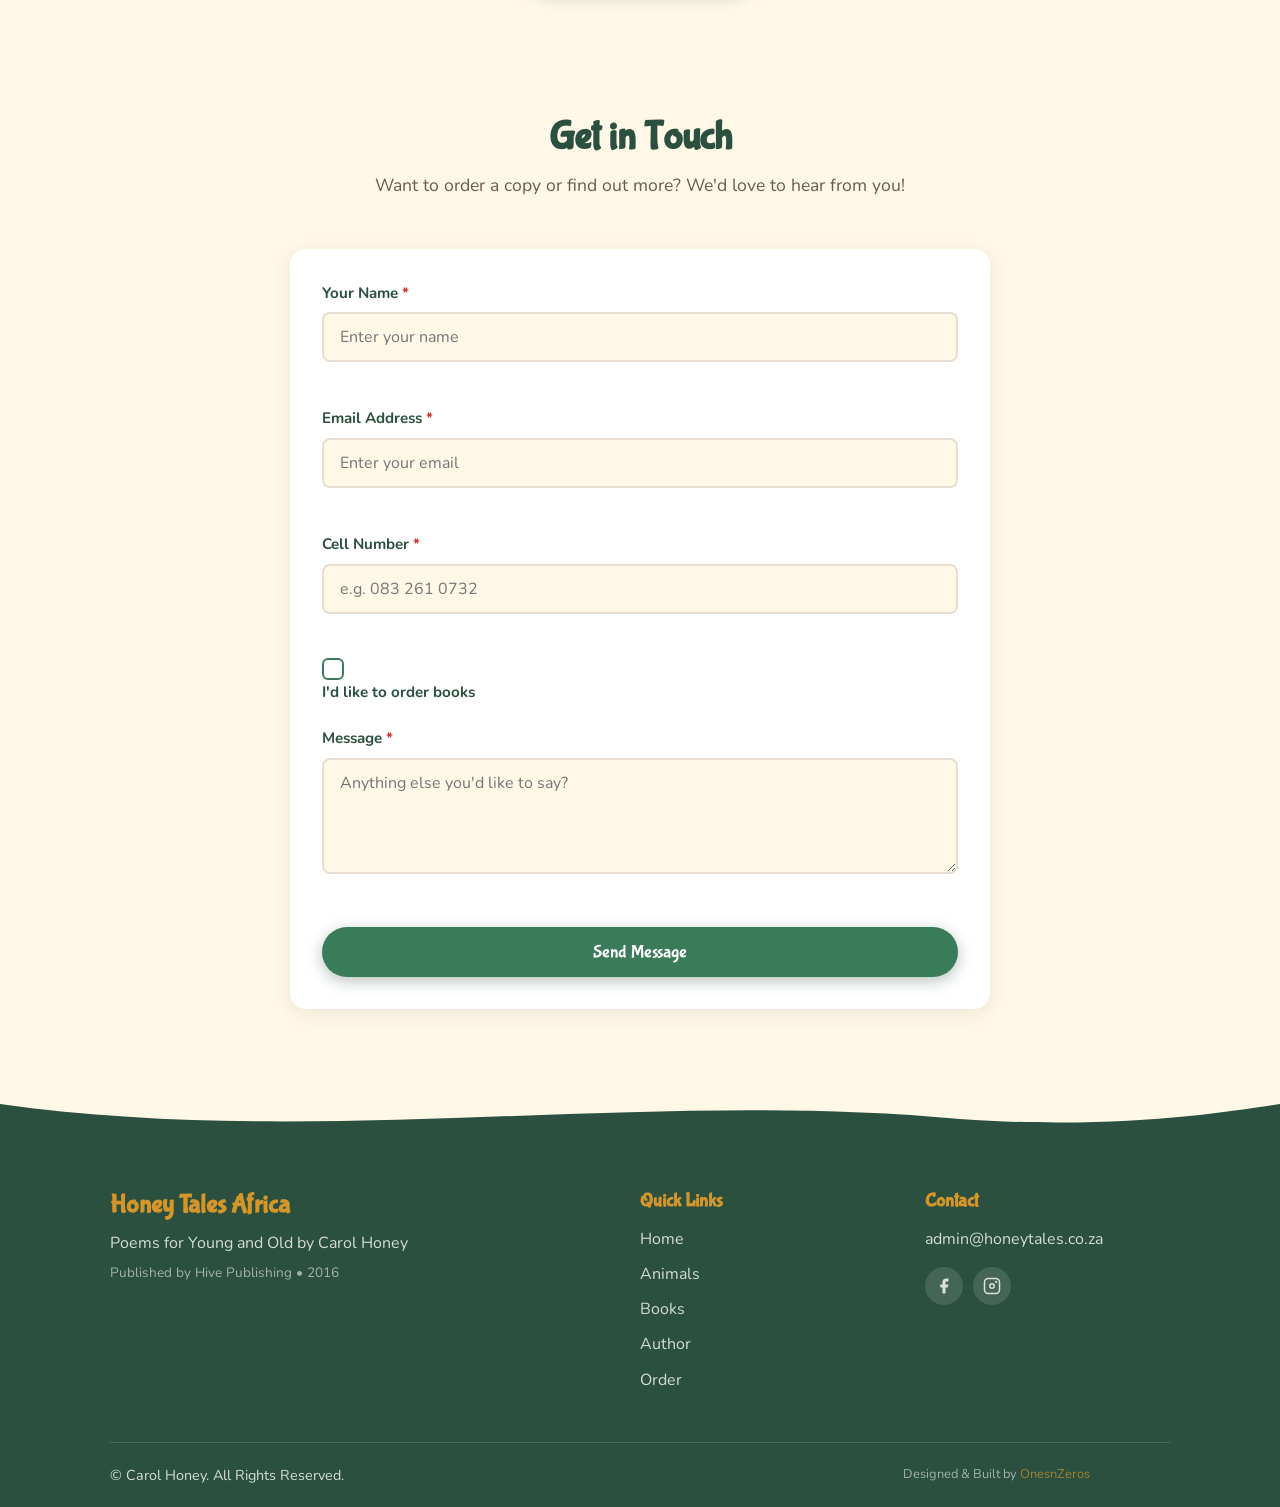
==== commit 309b3ae2: "Added Afrikaans books, added afrikaans option for site, improved tiles across site" ====
--- a/index.html
+++ b/index.html
@@ -11,8 +11,8 @@
       gtag('config', 'G-DBXV2L0RBS');
     </script>
     <meta name="viewport" content="width=device-width, initial-scale=1.0">
-    <title>Honey Tales Africa - Poems for Young and Old by Carol Honey</title>
-    <meta name="description" content="Honey Tales Africa - delightful children's poems about African wildlife by Carol Honey. Lions, Elephants, Giraffes and more!">
+    <title data-i18n="meta.title">Honey Tales Africa - Poems for Young and Old by Carol Honey</title>
+    <meta name="description" data-i18n-content="meta.description" content="Honey Tales Africa - delightful children's poems about African wildlife by Carol Honey. Lions, Elephants, Giraffes and more!">
     <link rel="preconnect" href="https://fonts.googleapis.com">
     <link rel="preconnect" href="https://fonts.gstatic.com" crossorigin>
     <link href="https://fonts.googleapis.com/css2?family=Bubblegum+Sans&family=Nunito:wght@400;600;700&display=swap" rel="stylesheet">
@@ -25,7 +25,7 @@
     <!-- Free Delivery Banner -->
     <div class="free-delivery-banner">
         <span class="free-delivery-icon">🚚</span>
-        <span class="free-delivery-text"><span class="fd-long">Order all 4 books and get <strong>free courier delivery</strong> anywhere in South Africa!</span><span class="fd-short">All 4 books = <strong>free delivery</strong> in SA!</span></span>
+        <span class="free-delivery-text"><span class="fd-long" data-i18n="banner.long">Order all 4 books and get <strong>free courier delivery</strong> anywhere in South Africa!</span><span class="fd-short" data-i18n="banner.short">All 4 books = <strong>free delivery</strong> in SA!</span></span>
         <span class="free-delivery-icon">🇿🇦</span>
     </div>
 
@@ -35,18 +35,19 @@
             <a href="#home" class="nav-logo">
                 <img src="assets/images/bee.png" alt="Honey Tales Africa" class="nav-logo-img">
             </a>
+            <button type="button" class="nav-afr-badge" id="langToggle" lang="af" data-i18n="nav.langToggle" aria-label="Lees hierdie bladsy in Afrikaans" data-i18n-aria-label="nav.langToggleLabel">Ook in <strong>Afrikaans!</strong></button>
             <button class="nav-toggle" id="navToggle" aria-label="Toggle navigation">
                 <span></span>
                 <span></span>
                 <span></span>
             </button>
             <ul class="nav-links" id="navLinks">
-                <li class="nav-hidden"><a href="#home">Home</a></li>
-                <li><a href="#animals">Animals</a></li>
-                <li><a href="books/africa.html">Books</a></li>
-                <li><a href="about.html">Author</a></li>
-                <li><a href="#contact">Contact</a></li>
-                <li><a href="order.html">Order</a></li>
+                <li class="nav-hidden"><a href="#home" data-i18n="nav.home">Home</a></li>
+                <li><a href="#animals" data-i18n="nav.animals">Animals</a></li>
+                <li><a href="books/africa.html" data-i18n="nav.books">Books</a></li>
+                <li><a href="about.html" data-i18n="nav.author">Author</a></li>
+                <li><a href="#contact" data-i18n="nav.contact">Contact</a></li>
+                <li><a href="order.html" data-i18n="nav.order">Order</a></li>
             </ul>
         </div>
     </nav>
@@ -55,45 +56,49 @@
     <section class="hero" id="home">
         <div class="hero-books">
             <a href="books/africa.html" class="hero-book hero-book--1" aria-label="Honey Tales Africa Book 1">
-                <video class="hero-cover-img" muted playsinline preload="auto" poster="assets/images/africa-cover.png">
+                <video class="hero-cover-img lang-en-only" muted playsinline preload="auto" poster="assets/images/africa-cover.png">
                     <source src="assets/images/africa-cover.mp4" type="video/mp4">
                 </video>
+                <img class="hero-cover-img lang-af-only" src="assets/images/afrikaans-book1.jpeg" alt="Boek 1 – Honey Tales Afrika">
             </a>
             <a href="books/goggas.html" class="hero-book hero-book--2" aria-label="Honey Tales Africa Book 2 – Goggas">
-                <video class="hero-cover-img" muted playsinline preload="auto" poster="assets/images/goggas-cover.png">
+                <video class="hero-cover-img lang-en-only" muted playsinline preload="auto" poster="assets/images/goggas-cover.png">
                     <source src="assets/images/gogga-cover.mp4" type="video/mp4">
                 </video>
+                <img class="hero-cover-img lang-af-only" src="assets/images/afrikaans-book2.jpeg" alt="Boek 2 – Goggas en Kriewelende Kruipertjies">
             </a>
             <a href="books/friends.html" class="hero-book hero-book--3" aria-label="Honey Tales Africa Book 3 – Furry and Feathered Friends">
-                <video class="hero-cover-img" muted playsinline preload="auto" poster="assets/images/friends-cover.png">
+                <video class="hero-cover-img lang-en-only" muted playsinline preload="auto" poster="assets/images/friends-cover.png">
                     <source src="assets/images/friends-cover.mp4" type="video/mp4">
                 </video>
+                <img class="hero-cover-img lang-af-only" src="assets/images/afrikaans-book3.jpeg" alt="Boek 3 – Vriende: Veld en Vere">
             </a>
             <a href="books/wild.html" class="hero-book hero-book--4" aria-label="Honey Tales Africa Book 4 – Wild and Wonderful">
-                <video class="hero-cover-img" muted playsinline preload="auto" poster="assets/images/wild-cover.png">
+                <video class="hero-cover-img lang-en-only" muted playsinline preload="auto" poster="assets/images/wild-cover.png">
                     <source src="assets/images/wild-cover.mp4" type="video/mp4">
                 </video>
+                <img class="hero-cover-img lang-af-only" src="assets/images/afrikaans-book4.jpeg" alt="Boek 4 – Wild en Wonderlik">
             </a>
         </div>
         <div class="hero-series-pills" id="books">
             <div class="hero-series-pill">
                 <span class="hero-series-number" id="statBooks">–</span>
-                <span class="hero-series-label">Books</span>
+                <span class="hero-series-label" data-i18n="stats.books">Books</span>
             </div>
             <div class="hero-series-divider"></div>
             <div class="hero-series-pill">
                 <span class="hero-series-number" id="statPoems">–</span>
-                <span class="hero-series-label">Poems</span>
+                <span class="hero-series-label" data-i18n="stats.poems">Poems</span>
             </div>
             <div class="hero-series-divider"></div>
             <div class="hero-series-pill">
                 <span class="hero-series-number" id="statAge">–</span>
-                <span class="hero-series-label">For everyone</span>
+                <span class="hero-series-label" data-i18n="stats.everyone">For everyone</span>
             </div>
             <div class="hero-series-divider"></div>
             <div class="hero-series-pill">
                 <span class="hero-series-number" id="statPrice">–</span>
-                <span class="hero-series-label">Per book</span>
+                <span class="hero-series-label" data-i18n="stats.perBook">Per book</span>
             </div>
         </div>
         <div class="hero-wave">
@@ -107,96 +112,41 @@
     <section class="animals-section" id="animals">
         <div class="container">
             <div class="animals-intro">
-                <h2 class="section-title fade-in">Click the Animals</h2>
-                <p class="section-subtitle fade-in">Click on an animal to discover fun facts about them</p>
+                <h2 class="section-title fade-in" data-i18n="animals.title">Click the Animals</h2>
+                <p class="section-subtitle fade-in" data-i18n="animals.subtitle">Click on an animal to discover fun facts about them</p>
             </div>
 
             <div class="animal-gallery">
                 <div class="animal-item fade-in" data-animal="giraffe">
                     <div class="animal-image-wrap">
-                        <img src="assets/images/giraffe.png" alt="Giraffe - cartoon giraffe wearing a red scarf" loading="lazy">
-                    </div>
-                    <h3 class="animal-name">Giraffe</h3>
+                        <img src="assets/images/giraffe.png" data-i18n-alt="animals.giraffeAlt" alt="Giraffe - cartoon giraffe wearing a red scarf" loading="lazy">
+                    </div>
+                    <h3 class="animal-name" data-i18n="animals.giraffe">Giraffe</h3>
                 </div>
 
                 <div class="animal-item fade-in" data-animal="zebra">
                     <div class="animal-image-wrap">
-                        <img src="assets/images/zebra.png" alt="Zebra - cartoon zebra with black and white stripes" loading="lazy">
-                    </div>
-                    <h3 class="animal-name">Zebra</h3>
+                        <img src="assets/images/zebra.png" data-i18n-alt="animals.zebraAlt" alt="Zebra - cartoon zebra with black and white stripes" loading="lazy">
+                    </div>
+                    <h3 class="animal-name" data-i18n="animals.zebra">Zebra</h3>
                 </div>
 
                 <div class="animal-item fade-in" data-animal="meerkat">
                     <div class="animal-image-wrap">
-                        <img src="assets/images/meerkat.png" alt="Meerkat - cartoon meerkat standing upright" loading="lazy">
-                    </div>
-                    <h3 class="animal-name">Meerkat</h3>
-                </div>
-            </div>
-
-            <h2 class="section-title fade-in">Did You Know?</h2>
-
-            <div class="facts-grid">
-                <div class="fact-card fact-card--giraffe" data-anim="0">
-                    <span class="fact-card-icon"><img src="https://cdn.jsdelivr.net/gh/microsoft/fluentui-emoji@main/assets/Giraffe/3D/giraffe_3d.png" alt="Giraffe"></span>
-                    <h3>Giraffe</h3>
-                    <p>Giraffes are the tallest animals on Earth — up to 5.5 metres tall! Their tongue is about 50 cm long and dark purple to protect it from sunburn.</p>
-                </div>
-                <div class="fact-card fact-card--elephant" data-anim="1">
-                    <span class="fact-card-icon"><img src="https://cdn.jsdelivr.net/gh/microsoft/fluentui-emoji@main/assets/Elephant/3D/elephant_3d.png" alt="Elephant"></span>
-                    <h3>Elephant</h3>
-                    <p>An elephant's trunk has over 40,000 muscles! Baby elephants suck their trunks for comfort, just like human babies suck their thumbs.</p>
-                </div>
-                <div class="fact-card fact-card--lion" data-anim="2">
-                    <span class="fact-card-icon"><img src="https://cdn.jsdelivr.net/gh/microsoft/fluentui-emoji@main/assets/Lion/3D/lion_3d.png" alt="Lion"></span>
-                    <h3>Lion</h3>
-                    <p>A lion's roar can be heard from 8 kilometres away! Lions sleep up to 20 hours a day to save energy — they're the champions of napping.</p>
-                </div>
-                <div class="fact-card fact-card--bee" data-anim="3">
-                    <span class="fact-card-icon"><img src="https://cdn.jsdelivr.net/gh/microsoft/fluentui-emoji@main/assets/Honeybee/3D/honeybee_3d.png" alt="Honey Bee"></span>
-                    <h3>Honey Bee</h3>
-                    <p>A single bee can visit up to 5,000 flowers in one day! Bees communicate by doing a special waggle dance to tell other bees where food is.</p>
-                </div>
-                <div class="fact-card fact-card--ladybird" data-anim="4">
-                    <span class="fact-card-icon"><img src="https://cdn.jsdelivr.net/gh/microsoft/fluentui-emoji@main/assets/Lady%20beetle/3D/lady_beetle_3d.png" alt="Ladybird"></span>
-                    <h3>Ladybird</h3>
-                    <p>Ladybirds can eat up to 5,000 aphids in their lifetime! When scared, they play dead and release a smelly yellow liquid from their knees.</p>
-                </div>
-                <div class="fact-card fact-card--mosquito" data-anim="5">
-                    <span class="fact-card-icon"><img src="https://cdn.jsdelivr.net/gh/microsoft/fluentui-emoji@main/assets/Mosquito/3D/mosquito_3d.png" alt="Mosquito"></span>
-                    <h3>Mosquito</h3>
-                    <p>Only female mosquitoes bite — they need blood to produce eggs! They find you by detecting the carbon dioxide you breathe out, and can smell you from up to 50 metres away.</p>
-                </div>
-                <div class="fact-card fact-card--frog" data-anim="6">
-                    <span class="fact-card-icon"><img src="https://cdn.jsdelivr.net/gh/microsoft/fluentui-emoji@main/assets/Frog/3D/frog_3d.png" alt="Frog"></span>
-                    <h3>Frog</h3>
-                    <p>Frogs don't drink water — they absorb it through their skin! South Africa has over 130 frog species, and some can survive being frozen solid in winter and thaw out in spring completely unharmed.</p>
-                </div>
-                <div class="fact-card fade-in fact-card--baboon" data-anim="7">
-                    <span class="fact-card-icon"><img src="https://cdn.jsdelivr.net/gh/microsoft/fluentui-emoji@main/assets/Monkey/3D/monkey_3d.png" alt="Baboon"></span>
-                    <h3>Baboon</h3>
-                    <p>Baboons are among the most social animals in Africa — troops can have up to 300 members! They groom each other to build friendships and have over 30 different vocalisations.</p>
-                </div>
-                <div class="fact-card fact-card--warthog" data-anim="8">
-                    <span class="fact-card-icon"><img src="https://cdn.jsdelivr.net/gh/microsoft/fluentui-emoji@main/assets/Boar/3D/boar_3d.png" alt="Warthog"></span>
-                    <h3>Warthog</h3>
-                    <p>Warthogs kneel on their front legs to graze — they even have special knee pads! Despite their fierce look, they're very fast runners and can reach 48 km/h when chased by predators.</p>
-                </div>
-                <div class="fact-card fact-card--hippo" data-anim="9">
-                    <span class="fact-card-icon"><img src="https://cdn.jsdelivr.net/gh/microsoft/fluentui-emoji@main/assets/Hippopotamus/3D/hippopotamus_3d.png" alt="Hippo"></span>
-                    <h3>Hippo</h3>
-                    <p>Hippos secrete a natural pink sunscreen from their skin! Despite their bulk, they can run up to 30 km/h on land and spend up to 16 hours a day in water to stay cool.</p>
-                </div>
-                <div class="fact-card fact-card--cheetah" data-anim="10">
-                    <span class="fact-card-icon"><img src="https://cdn.jsdelivr.net/gh/microsoft/fluentui-emoji@main/assets/Leopard/3D/leopard_3d.png" alt="Cheetah"></span>
-                    <h3>Cheetah</h3>
-                    <p>Cheetahs are the fastest land animals on Earth, reaching 112 km/h in short bursts! Unlike other big cats, they purr instead of roar, and they need only 3 days between hunts.</p>
-                </div>
-                <div class="fact-card fact-card--crocodile" data-anim="11">
-                    <span class="fact-card-icon"><img src="https://cdn.jsdelivr.net/gh/microsoft/fluentui-emoji@main/assets/Crocodile/3D/crocodile_3d.png" alt="Crocodile"></span>
-                    <h3>Crocodile</h3>
-                    <p>Crocodiles have been on Earth for over 200 million years — they survived the extinction that wiped out the dinosaurs! They can go months without eating after a big meal.</p>
-                </div>
+                        <img src="assets/images/meerkat.png" data-i18n-alt="animals.meerkatAlt" alt="Meerkat - cartoon meerkat standing upright" loading="lazy">
+                    </div>
+                    <h3 class="animal-name" data-i18n="animals.meerkat">Meerkat</h3>
+                </div>
+            </div>
+
+            <h2 class="section-title fade-in" data-i18n="facts.title">Did You Know?</h2>
+
+            <div class="fact-deck" id="factDeck" aria-live="polite"></div>
+            <div class="fact-deck-actions">
+                <button type="button" class="btn btn-primary fact-shuffle" id="factShuffle">
+                    <span class="fact-shuffle-icon" aria-hidden="true">🎲</span>
+                    <span data-i18n="facts.shuffle">Deal me more facts!</span>
+                </button>
             </div>
 
         </div>
@@ -205,23 +155,23 @@
     <!-- Contact Section -->
     <section class="contact-section" id="contact">
         <div class="container">
-            <h2 class="section-title fade-in">Get in Touch</h2>
-            <p class="section-subtitle fade-in">Want to order a copy or find out more? We'd love to hear from you!</p>
+            <h2 class="section-title fade-in" data-i18n="contact.title">Get in Touch</h2>
+            <p class="section-subtitle fade-in" data-i18n="contact.subtitle">Want to order a copy or find out more? We'd love to hear from you!</p>
 
             <form class="contact-form contact-form--centered fade-in" id="contactForm">
                 <div class="form-group">
-                    <label for="name">Your Name <span class="required">*</span></label>
-                    <input type="text" id="name" name="name" placeholder="Enter your name" required>
+                    <label for="name" data-i18n="contact.name">Your Name <span class="required">*</span></label>
+                    <input type="text" id="name" name="name" placeholder="Enter your name" data-i18n-placeholder="contact.namePlaceholder" required>
                     <span class="error-message" id="nameError"></span>
                 </div>
                 <div class="form-group">
-                    <label for="email">Email Address <span class="required">*</span></label>
-                    <input type="email" id="email" name="email" placeholder="Enter your email" required>
+                    <label for="email" data-i18n="contact.email">Email Address <span class="required">*</span></label>
+                    <input type="email" id="email" name="email" placeholder="Enter your email" data-i18n-placeholder="contact.emailPlaceholder" required>
                     <span class="error-message" id="emailError"></span>
                 </div>
                 <div class="form-group">
-                    <label for="phone">Cell Number <span class="required">*</span></label>
-                    <input type="tel" id="phone" name="phone" placeholder="e.g. 083 261 0732" required>
+                    <label for="phone" data-i18n="contact.phone">Cell Number <span class="required">*</span></label>
+                    <input type="tel" id="phone" name="phone" placeholder="e.g. 083 261 0732" data-i18n-placeholder="contact.phonePlaceholder" required>
                     <span class="error-message" id="phoneError"></span>
                 </div>
 
@@ -230,85 +180,134 @@
                     <label class="order-toggle-label">
                         <input type="checkbox" id="orderBooksToggle">
                         <span class="order-toggle-box"></span>
-                        I'd like to order books
+                        <span data-i18n="contact.orderToggle">I'd like to order books</span>
                     </label>
                 </div>
 
                 <!-- Book Selector (hidden until toggle checked) -->
                 <div class="book-order-selector" id="bookOrderSelector">
-                    <p class="book-order-heading">Select the books you'd like:</p>
+                    <p class="book-order-heading" data-i18n="contact.selectBooks">Select the books you'd like:</p>
+                    <label class="order-toggle-label edition-toggle">
+                        <input type="checkbox" id="otherEditionToggle">
+                        <span class="order-toggle-box"></span>
+                        <span data-i18n="edition.otherToggle">Also order <strong>Afrikaans</strong> books</span>
+                    </label>
                     <div class="book-order-grid">
-                        <div class="book-order-tile" data-title="Book 1 – Honey Tales Africa" data-price="180">
-                            <img src="assets/images/africa-cover.png" alt="Book 1 – Honey Tales Africa">
-                            <span class="book-order-title">Book 1</span>
-                            <div class="book-qty-row">
-                                <button type="button" class="qty-btn qty-minus" aria-label="Remove">−</button>
-                                <span class="qty-display">0</span>
-                                <button type="button" class="qty-btn qty-plus" aria-label="Add">+</button>
-                            </div>
-                        </div>
-                        <div class="book-order-tile" data-title="Book 2 – Goggas &amp; Creepy-Crawlies" data-price="180">
-                            <img src="assets/images/goggas-cover.png" alt="Book 2 – Goggas">
-                            <span class="book-order-title">Book 2</span>
-                            <div class="book-qty-row">
-                                <button type="button" class="qty-btn qty-minus" aria-label="Remove">−</button>
-                                <span class="qty-display">0</span>
-                                <button type="button" class="qty-btn qty-plus" aria-label="Add">+</button>
-                            </div>
-                        </div>
-                        <div class="book-order-tile" data-title="Book 3 – Furry &amp; Feathered Friends" data-price="180">
-                            <img src="assets/images/friends-cover.png" alt="Book 3 – Friends">
-                            <span class="book-order-title">Book 3</span>
-                            <div class="book-qty-row">
-                                <button type="button" class="qty-btn qty-minus" aria-label="Remove">−</button>
-                                <span class="qty-display">0</span>
-                                <button type="button" class="qty-btn qty-plus" aria-label="Add">+</button>
-                            </div>
-                        </div>
-                        <div class="book-order-tile" data-title="Book 4 – Wild &amp; Wonderful" data-price="180">
-                            <img src="assets/images/wild-cover.png" alt="Book 4 – Wild">
-                            <span class="book-order-title">Book 4</span>
-                            <div class="book-qty-row">
-                                <button type="button" class="qty-btn qty-minus" aria-label="Remove">−</button>
-                                <span class="qty-display">0</span>
-                                <button type="button" class="qty-btn qty-plus" aria-label="Add">+</button>
+                        <div class="book-order-tile" data-edition="en" data-title="Book 1 – Honey Tales Africa (English)" data-price="180">
+                            <img src="assets/images/africa-cover.png" alt="Book 1 – Honey Tales Africa" data-i18n-alt="coverEn.1Alt">
+                            <span class="edition-tag" data-i18n="edition.en">English</span>
+                            <span class="book-order-title" data-i18n="book.1">Book 1</span>
+                            <div class="book-qty-row">
+                                <button type="button" class="qty-btn qty-minus" aria-label="Remove" data-i18n-aria-label="contact.remove">−</button>
+                                <span class="qty-display">0</span>
+                                <button type="button" class="qty-btn qty-plus" aria-label="Add" data-i18n-aria-label="contact.add">+</button>
+                            </div>
+                        </div>
+                        <div class="book-order-tile" data-edition="en" data-title="Book 2 – Goggas &amp; Creepy-Crawlies (English)" data-price="180">
+                            <img src="assets/images/goggas-cover.png" alt="Book 2 – Goggas & Creepy-Crawlies" data-i18n-alt="coverEn.2Alt">
+                            <span class="edition-tag" data-i18n="edition.en">English</span>
+                            <span class="book-order-title" data-i18n="book.2">Book 2</span>
+                            <div class="book-qty-row">
+                                <button type="button" class="qty-btn qty-minus" aria-label="Remove" data-i18n-aria-label="contact.remove">−</button>
+                                <span class="qty-display">0</span>
+                                <button type="button" class="qty-btn qty-plus" aria-label="Add" data-i18n-aria-label="contact.add">+</button>
+                            </div>
+                        </div>
+                        <div class="book-order-tile" data-edition="en" data-title="Book 3 – Furry &amp; Feathered Friends (English)" data-price="180">
+                            <img src="assets/images/friends-cover.png" alt="Book 3 – Furry & Feathered Friends" data-i18n-alt="coverEn.3Alt">
+                            <span class="edition-tag" data-i18n="edition.en">English</span>
+                            <span class="book-order-title" data-i18n="book.3">Book 3</span>
+                            <div class="book-qty-row">
+                                <button type="button" class="qty-btn qty-minus" aria-label="Remove" data-i18n-aria-label="contact.remove">−</button>
+                                <span class="qty-display">0</span>
+                                <button type="button" class="qty-btn qty-plus" aria-label="Add" data-i18n-aria-label="contact.add">+</button>
+                            </div>
+                        </div>
+                        <div class="book-order-tile" data-edition="en" data-title="Book 4 – Wild &amp; Wonderful (English)" data-price="180">
+                            <img src="assets/images/wild-cover.png" alt="Book 4 – Wild & Wonderful" data-i18n-alt="coverEn.4Alt">
+                            <span class="edition-tag" data-i18n="edition.en">English</span>
+                            <span class="book-order-title" data-i18n="book.4">Book 4</span>
+                            <div class="book-qty-row">
+                                <button type="button" class="qty-btn qty-minus" aria-label="Remove" data-i18n-aria-label="contact.remove">−</button>
+                                <span class="qty-display">0</span>
+                                <button type="button" class="qty-btn qty-plus" aria-label="Add" data-i18n-aria-label="contact.add">+</button>
+                            </div>
+                        </div>
+                        <div class="book-order-tile" data-edition="af" data-title="Book 1 – Honey Tales Afrika (Afrikaans)" data-price="180">
+                            <img src="assets/images/afrikaans-book1.jpeg" alt="Book 1 – Honey Tales Afrika" data-i18n-alt="cover.1Alt">
+                            <span class="edition-tag" data-i18n="edition.af">Afrikaans</span>
+                            <span class="book-order-title" data-i18n="book.1">Book 1</span>
+                            <div class="book-qty-row">
+                                <button type="button" class="qty-btn qty-minus" aria-label="Remove" data-i18n-aria-label="contact.remove">−</button>
+                                <span class="qty-display">0</span>
+                                <button type="button" class="qty-btn qty-plus" aria-label="Add" data-i18n-aria-label="contact.add">+</button>
+                            </div>
+                        </div>
+                        <div class="book-order-tile" data-edition="af" data-title="Book 2 – Goggas en Kriewelende Kruipertjies (Afrikaans)" data-price="180">
+                            <img src="assets/images/afrikaans-book2.jpeg" alt="Book 2 – Goggas en Kriewelende Kruipertjies" data-i18n-alt="cover.2Alt">
+                            <span class="edition-tag" data-i18n="edition.af">Afrikaans</span>
+                            <span class="book-order-title" data-i18n="book.2">Book 2</span>
+                            <div class="book-qty-row">
+                                <button type="button" class="qty-btn qty-minus" aria-label="Remove" data-i18n-aria-label="contact.remove">−</button>
+                                <span class="qty-display">0</span>
+                                <button type="button" class="qty-btn qty-plus" aria-label="Add" data-i18n-aria-label="contact.add">+</button>
+                            </div>
+                        </div>
+                        <div class="book-order-tile" data-edition="af" data-title="Book 3 – Vriende: Veld en Vere (Afrikaans)" data-price="180">
+                            <img src="assets/images/afrikaans-book3.jpeg" alt="Book 3 – Vriende: Veld en Vere" data-i18n-alt="cover.3Alt">
+                            <span class="edition-tag" data-i18n="edition.af">Afrikaans</span>
+                            <span class="book-order-title" data-i18n="book.3">Book 3</span>
+                            <div class="book-qty-row">
+                                <button type="button" class="qty-btn qty-minus" aria-label="Remove" data-i18n-aria-label="contact.remove">−</button>
+                                <span class="qty-display">0</span>
+                                <button type="button" class="qty-btn qty-plus" aria-label="Add" data-i18n-aria-label="contact.add">+</button>
+                            </div>
+                        </div>
+                        <div class="book-order-tile" data-edition="af" data-title="Book 4 – Wild en Wonderlik (Afrikaans)" data-price="180">
+                            <img src="assets/images/afrikaans-book4.jpeg" alt="Book 4 – Wild en Wonderlik" data-i18n-alt="cover.4Alt">
+                            <span class="edition-tag" data-i18n="edition.af">Afrikaans</span>
+                            <span class="book-order-title" data-i18n="book.4">Book 4</span>
+                            <div class="book-qty-row">
+                                <button type="button" class="qty-btn qty-minus" aria-label="Remove" data-i18n-aria-label="contact.remove">−</button>
+                                <span class="qty-display">0</span>
+                                <button type="button" class="qty-btn qty-plus" aria-label="Add" data-i18n-aria-label="contact.add">+</button>
                             </div>
                         </div>
                     </div>
                     <div class="contact-total-box" id="contactTotalBox">
-                        <span class="order-total-label">Books total</span>
+                        <span class="order-total-label" data-i18n="contact.booksTotal">Books total</span>
                         <span class="order-total-amount" id="contactTotalAmount">R0</span>
                     </div>
                     <p class="contact-fx-convert" id="contactFxConvert"></p>
                     <span class="error-message" id="booksError"></span>
                     <div class="form-group" style="margin-top:16px;">
-                        <label for="deliveryAddress">Delivery Address</label>
-                        <textarea id="deliveryAddress" name="Delivery Address" rows="3" placeholder="Street, suburb, city, postal code"></textarea>
+                        <label for="deliveryAddress" data-i18n="contact.address">Delivery Address</label>
+                        <textarea id="deliveryAddress" name="Delivery Address" rows="3" placeholder="Street, suburb, city, postal code" data-i18n-placeholder="contact.addressPlaceholder"></textarea>
                         <span class="error-message" id="addressError"></span>
                     </div>
                     <div class="form-group" style="margin-top:-8px;">
-                        <label for="deliveryCountry">Country</label>
-                        <input type="text" id="deliveryCountry" name="Country" placeholder="e.g. South Africa">
+                        <label for="deliveryCountry" data-i18n="contact.country">Country</label>
+                        <input type="text" id="deliveryCountry" name="Country" placeholder="e.g. South Africa" data-i18n-placeholder="contact.countryPlaceholder">
                         <span class="error-message" id="countryError"></span>
                     </div>
-                    <p class="order-note">
+                    <p class="order-note" data-i18n="contact.orderNote">
                         📦 Order all 4 books and get <strong>free postage</strong> anywhere in South Africa! Otherwise, postage costs will apply — we'll confirm the final price with you. Sending this message puts you under no obligation.
                     </p>
                     <input type="hidden" id="booksOrdered" name="Books Ordered" value="">
                 </div>
 
                 <div class="form-group">
-                    <label for="message">Message <span class="required">*</span></label>
-                    <textarea id="message" name="message" rows="4" placeholder="Anything else you'd like to say?"></textarea>
+                    <label for="message" data-i18n="contact.message">Message <span class="required">*</span></label>
+                    <textarea id="message" name="message" rows="4" placeholder="Anything else you'd like to say?" data-i18n-placeholder="contact.messagePlaceholder"></textarea>
                     <span class="error-message" id="messageError"></span>
                 </div>
-                <button type="submit" class="btn btn-primary">Send Message</button>
+                <button type="submit" class="btn btn-primary" data-i18n="contact.send">Send Message</button>
                 <div class="form-success" id="formSuccess">
                     <svg width="24" height="24" viewBox="0 0 24 24" fill="none" stroke="#4CAF50" stroke-width="2">
                         <path d="M22 11.08V12a10 10 0 1 1-5.93-9.14"/>
                         <polyline points="22 4 12 14.01 9 11.01"/>
                     </svg>
-                    <p>Thank you! We'll be in touch soon.</p>
+                    <p data-i18n="contact.success">Thank you! We'll be in touch soon.</p>
                 </div>
             </form>
         </div>
@@ -325,21 +324,21 @@
             <div class="footer-content">
                 <div class="footer-brand">
                     <h3>Honey Tales Africa</h3>
-                    <p>Poems for Young and Old by Carol Honey</p>
-                    <p class="footer-publisher">Published by Hive Publishing &bull; 2016</p>
+                    <p data-i18n="footer.tagline">Poems for Young and Old by Carol Honey</p>
+                    <p class="footer-publisher" data-i18n="footer.publisher">Published by Hive Publishing &bull; 2016</p>
                 </div>
                 <div class="footer-links">
-                    <h4>Quick Links</h4>
+                    <h4 data-i18n="footer.quickLinks">Quick Links</h4>
                     <ul>
-                        <li><a href="#home">Home</a></li>
-                        <li><a href="#animals">Animals</a></li>
-                        <li><a href="books/africa.html">Books</a></li>
-                        <li><a href="about.html">Author</a></li>
-                        <li><a href="order.html">Order</a></li>
+                        <li><a href="#home" data-i18n="nav.home">Home</a></li>
+                        <li><a href="#animals" data-i18n="nav.animals">Animals</a></li>
+                        <li><a href="books/africa.html" data-i18n="nav.books">Books</a></li>
+                        <li><a href="about.html" data-i18n="nav.author">Author</a></li>
+                        <li><a href="order.html" data-i18n="nav.order">Order</a></li>
                     </ul>
                 </div>
                 <div class="footer-contact">
-                    <h4>Contact</h4>
+                    <h4 data-i18n="footer.contact">Contact</h4>
                     <p><a href="#contact">admin@honeytales.co.za</a></p>
                     <div class="footer-social">
                         <a href="https://facebook.com/honeytalesafrica" target="_blank" rel="noopener noreferrer" class="footer-social-link" aria-label="Facebook">
@@ -352,8 +351,8 @@
                 </div>
             </div>
             <div class="footer-bottom">
-                <p>&copy; Carol Honey. All Rights Reserved.</p>
-                <p class="footer-credit">Designed &amp; Built by <a href="https://onzs.co.za" target="_blank" rel="noopener noreferrer">OnesnZeros</a></p>
+                <p data-i18n="footer.rights">&copy; Carol Honey. All Rights Reserved.</p>
+                <p class="footer-credit" data-i18n="footer.credit">Designed &amp; Built by <a href="https://onzs.co.za" target="_blank" rel="noopener noreferrer">OnesnZeros</a></p>
             </div>
         </div>
     </footer>
@@ -365,17 +364,17 @@
                 <svg width="20" height="20" viewBox="0 0 24 24" fill="white">
                     <path d="M17.472 14.382c-.297-.149-1.758-.867-2.03-.967-.273-.099-.471-.148-.67.15-.197.297-.767.966-.94 1.164-.173.199-.347.223-.644.075-.297-.15-1.255-.463-2.39-1.475-.883-.788-1.48-1.761-1.653-2.059-.173-.297-.018-.458.13-.606.134-.133.298-.347.446-.52.149-.174.198-.298.298-.497.099-.198.05-.371-.025-.52-.075-.149-.669-1.612-.916-2.207-.242-.579-.487-.5-.669-.51-.173-.008-.371-.01-.57-.01-.198 0-.52.074-.792.372-.272.297-1.04 1.016-1.04 2.479 0 1.462 1.065 2.875 1.213 3.074.149.198 2.096 3.2 5.077 4.487.709.306 1.262.489 1.694.625.712.227 1.36.195 1.871.118.571-.085 1.758-.719 2.006-1.413.248-.694.248-1.289.173-1.413-.074-.124-.272-.198-.57-.347m-5.421 7.403h-.004a9.87 9.87 0 01-5.031-1.378l-.361-.214-3.741.982.998-3.648-.235-.374a9.86 9.86 0 01-1.51-5.26c.001-5.45 4.436-9.884 9.888-9.884 2.64 0 5.122 1.03 6.988 2.898a9.825 9.825 0 012.893 6.994c-.003 5.45-4.437 9.884-9.885 9.884m8.413-18.297A11.815 11.815 0 0012.05 0C5.495 0 .16 5.335.157 11.892c0 2.096.547 4.142 1.588 5.945L.057 24l6.305-1.654a11.882 11.882 0 005.683 1.448h.005c6.554 0 11.89-5.335 11.893-11.893a11.821 11.821 0 00-3.48-8.413z"/>
                 </svg>
-                <span>Chat with us!</span>
+                <span data-i18n="whatsapp.title">Chat with us!</span>
                 <button class="whatsapp-close" id="whatsappClose" aria-label="Close chat popup">&times;</button>
             </div>
             <div class="whatsapp-popup-body">
-                <p>Hi there! Want to order some books? Chat with us on WhatsApp!</p>
-            </div>
-            <a href="https://wa.me/27832610732?text=Hi!%20I'm%20interested%20in%20Honey%20Tales%20Africa" target="_blank" rel="noopener noreferrer" class="whatsapp-popup-btn">
-                Start Chat
-            </a>
-        </div>
-        <button class="whatsapp-fab" id="whatsappFab" aria-label="Open WhatsApp chat">
+                <p data-i18n="whatsapp.body">Hi there! Want to order some books? Chat with us on WhatsApp!</p>
+            </div>
+            <a href="https://wa.me/27832610732?text=Hi!%20I'm%20interested%20in%20Honey%20Tales%20Africa" data-i18n-href="whatsapp.link" target="_blank" rel="noopener noreferrer" class="whatsapp-popup-btn">
+                <span data-i18n="whatsapp.start">Start Chat</span>
+            </a>
+        </div>
+        <button class="whatsapp-fab" id="whatsappFab" aria-label="Open WhatsApp chat" data-i18n-aria-label="whatsapp.open">
             <svg width="28" height="28" viewBox="0 0 24 24" fill="white">
                 <path d="M17.472 14.382c-.297-.149-1.758-.867-2.03-.967-.273-.099-.471-.148-.67.15-.197.297-.767.966-.94 1.164-.173.199-.347.223-.644.075-.297-.15-1.255-.463-2.39-1.475-.883-.788-1.48-1.761-1.653-2.059-.173-.297-.018-.458.13-.606.134-.133.298-.347.446-.52.149-.174.198-.298.298-.497.099-.198.05-.371-.025-.52-.075-.149-.669-1.612-.916-2.207-.242-.579-.487-.5-.669-.51-.173-.008-.371-.01-.57-.01-.198 0-.52.074-.792.372-.272.297-1.04 1.016-1.04 2.479 0 1.462 1.065 2.875 1.213 3.074.149.198 2.096 3.2 5.077 4.487.709.306 1.262.489 1.694.625.712.227 1.36.195 1.871.118.571-.085 1.758-.719 2.006-1.413.248-.694.248-1.289.173-1.413-.074-.124-.272-.198-.57-.347m-5.421 7.403h-.004a9.87 9.87 0 01-5.031-1.378l-.361-.214-3.741.982.998-3.648-.235-.374a9.86 9.86 0 01-1.51-5.26c.001-5.45 4.436-9.884 9.888-9.884 2.64 0 5.122 1.03 6.988 2.898a9.825 9.825 0 012.893 6.994c-.003 5.45-4.437 9.884-9.885 9.884m8.413-18.297A11.815 11.815 0 0012.05 0C5.495 0 .16 5.335.157 11.892c0 2.096.547 4.142 1.588 5.945L.057 24l6.305-1.654a11.882 11.882 0 005.683 1.448h.005c6.554 0 11.89-5.335 11.893-11.893a11.821 11.821 0 00-3.48-8.413z"/>
             </svg>
@@ -385,13 +384,13 @@
     <!-- Poem Modal -->
     <div class="animal-modal-overlay" id="poemModal">
         <div class="animal-modal">
-            <button class="animal-modal-close" id="poemModalClose" aria-label="Close">&times;</button>
+            <button class="animal-modal-close" id="poemModalClose" aria-label="Close" data-i18n-aria-label="modal.close">&times;</button>
             <div class="animal-modal-image">
                 <img id="poemModalImg" src="" alt="">
             </div>
             <div class="animal-modal-facts">
                 <h3 id="poemModalTitle"></h3>
-                <p class="facts-label">Did you know?</p>
+                <p class="facts-label" data-i18n="modal.didYouKnow">Did you know?</p>
                 <ul id="poemModalFacts"></ul>
             </div>
         </div>
@@ -399,6 +398,7 @@
 
     <script src="https://cdnjs.cloudflare.com/ajax/libs/gsap/3.13.0/gsap.min.js" defer></script>
     <script src="https://cdnjs.cloudflare.com/ajax/libs/gsap/3.13.0/ScrollTrigger.min.js" defer></script>
+    <script src="js/i18n.js"></script>
     <script src="js/main.js"></script>
 </body>
 </html>
--- a/css/styles.css
+++ b/css/styles.css
@@ -210,6 +210,38 @@
     display: flex;
     list-style: none;
     gap: 8px;
+    margin-left: auto;
+}
+
+/* "Also in Afrikaans" badge beside the logo */
+.nav-afr-badge {
+    margin-left: 20px;
+    padding: 5px 16px;
+    border-radius: 50px;
+    background: var(--honey);
+    border: 2px dashed rgba(255, 255, 255, 0.85);
+    outline: 3px solid var(--honey);
+    color: #fff;
+    font-family: 'Bubblegum Sans', cursive;
+    font-size: 1rem;
+    line-height: 1.2;
+    white-space: nowrap;
+    text-shadow: 0 1px 2px rgba(0, 0, 0, 0.25);
+    box-shadow: 0 3px 8px rgba(0, 0, 0, 0.15);
+    transform: rotate(-3deg);
+    cursor: pointer;
+    transition: background var(--transition), outline-color var(--transition);
+}
+
+.nav-afr-badge:hover,
+.nav-afr-badge:focus-visible {
+    background: var(--honey-dark);
+    outline-color: var(--honey-dark);
+}
+
+.nav-afr-badge strong {
+    font-size: 1.15rem;
+    font-weight: normal;
 }
 
 .nav-links a {
@@ -2838,3 +2870,282 @@
     50%  { transform: scale(1.3); }
     100% { transform: scale(1); }
 }
+
+/* --- Did You Know? fact deck (collector cards) --- */
+.fact-deck {
+    display: grid;
+    grid-template-columns: repeat(3, 1fr);
+    gap: 32px;
+    max-width: 1000px;
+    margin: 40px auto 0;
+}
+
+.fact-collector {
+    position: relative;
+    background: var(--white);
+    border: 3px solid var(--honey);
+    border-radius: 20px;
+    padding: 12px 12px 22px;
+    box-shadow: var(--shadow);
+    transform: rotate(var(--tilt, 0deg));
+    transition: transform 0.4s cubic-bezier(0.34, 1.56, 0.64, 1), box-shadow var(--transition);
+}
+
+.fact-collector::before {
+    content: '';
+    position: absolute;
+    inset: 5px;
+    border: 2px dashed rgba(212, 150, 42, 0.55);
+    border-radius: 15px;
+    pointer-events: none;
+}
+
+.fact-collector:hover {
+    transform: rotate(0deg) translateY(-8px) scale(1.02);
+    box-shadow: var(--shadow-hover);
+}
+
+.fact-collector-art {
+    position: relative;
+}
+
+.fact-collector-art img {
+    width: 100%;
+    height: auto;
+    aspect-ratio: 4 / 3;
+    object-fit: cover;
+    border-radius: 12px;
+    display: block;
+}
+
+.fact-collector:hover .fact-collector-art img {
+    animation: factWobble 0.7s ease-in-out;
+}
+
+@keyframes factWobble {
+    0%, 100% { transform: rotate(0deg); }
+    30% { transform: rotate(-2deg) scale(1.03); }
+    60% { transform: rotate(1.5deg) scale(1.03); }
+}
+
+.fact-collector-book {
+    position: absolute;
+    top: 8px;
+    right: 8px;
+    z-index: 1;
+    padding: 2px 10px;
+    border-radius: 50px;
+    background: rgba(255, 255, 255, 0.92);
+    color: var(--brown);
+    font-size: 0.7rem;
+    font-weight: 700;
+    letter-spacing: 0.04em;
+    text-transform: uppercase;
+    transition: background var(--transition), color var(--transition);
+}
+
+.fact-collector-book:hover {
+    background: var(--action);
+    color: var(--white);
+}
+
+/* Name on a ribbon overlapping the picture */
+.fact-collector-name {
+    position: relative;
+    width: fit-content;
+    margin: -20px auto 0;
+    padding: 6px 28px;
+    background: var(--action);
+    color: var(--white);
+    font-size: 1.45rem;
+    font-weight: normal;
+    clip-path: polygon(0 0, 100% 0, 94% 50%, 100% 100%, 0 100%, 6% 50%);
+    text-shadow: 0 1px 2px rgba(0, 0, 0, 0.25);
+}
+
+.fact-collector-stat {
+    display: flex;
+    flex-direction: column;
+    align-items: center;
+    margin-top: 12px;
+    text-align: center;
+}
+
+.fact-collector-num {
+    font-family: 'Bubblegum Sans', cursive;
+    font-size: 2.5rem;
+    line-height: 1;
+    color: var(--honey-dark);
+}
+
+.fact-collector-label {
+    margin-top: 2px;
+    font-size: 0.72rem;
+    font-weight: 700;
+    letter-spacing: 0.08em;
+    text-transform: uppercase;
+    color: var(--text-muted);
+}
+
+.fact-collector p {
+    margin: 10px 8px 0;
+    text-align: center;
+    font-size: 0.92rem;
+    line-height: 1.55;
+    color: var(--text-muted);
+}
+
+/* Shuffle: old cards drop away, new ones are dealt in one by one */
+.fact-deck.is-leaving .fact-collector {
+    animation: factLeave 0.36s ease-in forwards;
+    animation-delay: calc(var(--i) * 0.05s);
+}
+
+.fact-deck.is-dealing .fact-collector {
+    animation: factDeal 0.55s cubic-bezier(0.34, 1.4, 0.64, 1) both;
+    animation-delay: calc(var(--i) * 0.1s);
+}
+
+@keyframes factLeave {
+    to { transform: translateY(40px) rotate(8deg) scale(0.92); opacity: 0; }
+}
+
+@keyframes factDeal {
+    from { transform: translateY(-60px) rotate(-12deg) scale(0.85); opacity: 0; }
+    to { transform: rotate(var(--tilt, 0deg)); opacity: 1; }
+}
+
+.fact-deck-actions {
+    display: flex;
+    justify-content: center;
+    margin-top: 40px;
+}
+
+.fact-shuffle {
+    display: inline-flex;
+    align-items: center;
+    gap: 10px;
+    font-size: 1.1rem;
+}
+
+.fact-shuffle-icon {
+    display: inline-block;
+    font-size: 1.3rem;
+    transition: transform 0.5s cubic-bezier(0.34, 1.56, 0.64, 1);
+}
+
+.fact-shuffle:hover .fact-shuffle-icon {
+    transform: rotate(200deg) scale(1.15);
+}
+
+.fact-shuffle:disabled {
+    opacity: 0.8;
+    cursor: default;
+}
+
+@media (max-width: 860px) {
+    .fact-deck {
+        grid-template-columns: 1fr;
+        max-width: 340px;
+        gap: 28px;
+    }
+}
+
+@media (prefers-reduced-motion: reduce) {
+    .fact-collector,
+    .fact-collector:hover .fact-collector-art img {
+        transition: none;
+        animation: none;
+    }
+}
+
+/* --- English / Afrikaans editions --- */
+.lang-af-only {
+    display: none !important;
+}
+
+html[lang="af"] .lang-af-only {
+    display: block !important;
+}
+
+html[lang="af"] .lang-en-only {
+    display: none !important;
+}
+
+/* Order tiles: the other edition is hidden until the checkbox is ticked */
+.edition-hidden {
+    display: none !important;
+}
+
+html[lang="af"] [data-edition="af"] {
+    order: -1;
+}
+
+.book-order-tile,
+.order-book-tile {
+    position: relative;
+}
+
+.edition-tag {
+    position: absolute;
+    top: 6px;
+    left: 6px;
+    padding: 2px 8px;
+    border-radius: 50px;
+    background: rgba(43, 80, 63, 0.9);
+    color: #fff;
+    font-size: 0.65rem;
+    font-weight: 700;
+    letter-spacing: 0.04em;
+    text-transform: uppercase;
+    pointer-events: none;
+}
+
+.book-order-tile[data-edition="af"] .edition-tag,
+.order-book-tile[data-edition="af"] .edition-tag {
+    background: rgba(212, 150, 42, 0.95);
+}
+
+.edition-toggle {
+    margin-bottom: 14px;
+}
+
+/* Small screens: the homepage picker's 4 columns get narrow, so the tag
+   becomes a strip under the cover and the controls shrink to fit */
+@media (max-width: 600px) {
+    .book-order-grid {
+        gap: 8px;
+    }
+
+    .book-order-tile .edition-tag {
+        position: static;
+        display: block;
+        border-radius: 0;
+        padding: 2px 0;
+        text-align: center;
+        font-size: 0.55rem;
+        letter-spacing: 0.02em;
+    }
+
+    .book-order-title {
+        font-size: 0.72rem;
+        padding: 4px 2px;
+    }
+
+    .book-order-tile .book-qty-row {
+        gap: 2px;
+        padding: 4px 0;
+    }
+
+    .book-order-tile .qty-btn {
+        width: 20px;
+        height: 20px;
+        font-size: 0.8rem;
+        border-width: 1.5px;
+    }
+
+    .book-order-tile .qty-display {
+        min-width: 12px;
+        font-size: 0.9rem;
+    }
+}
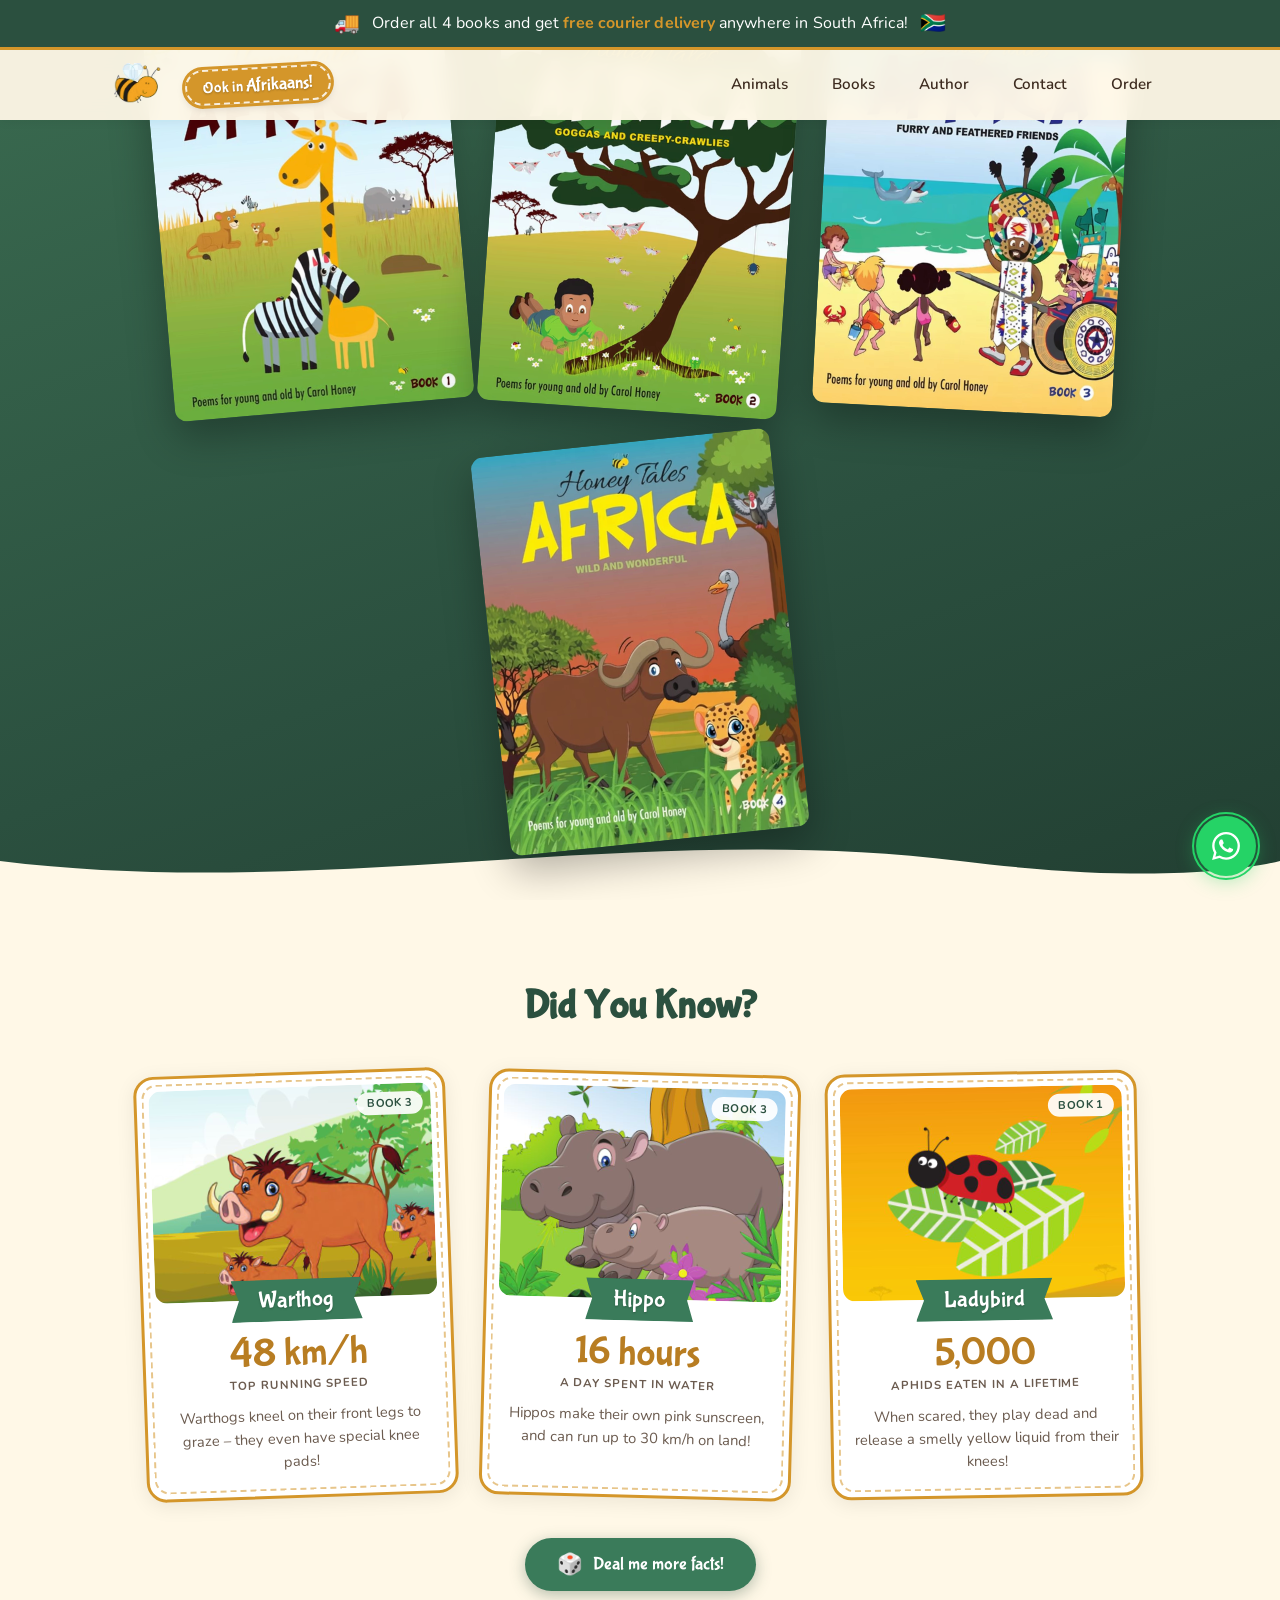
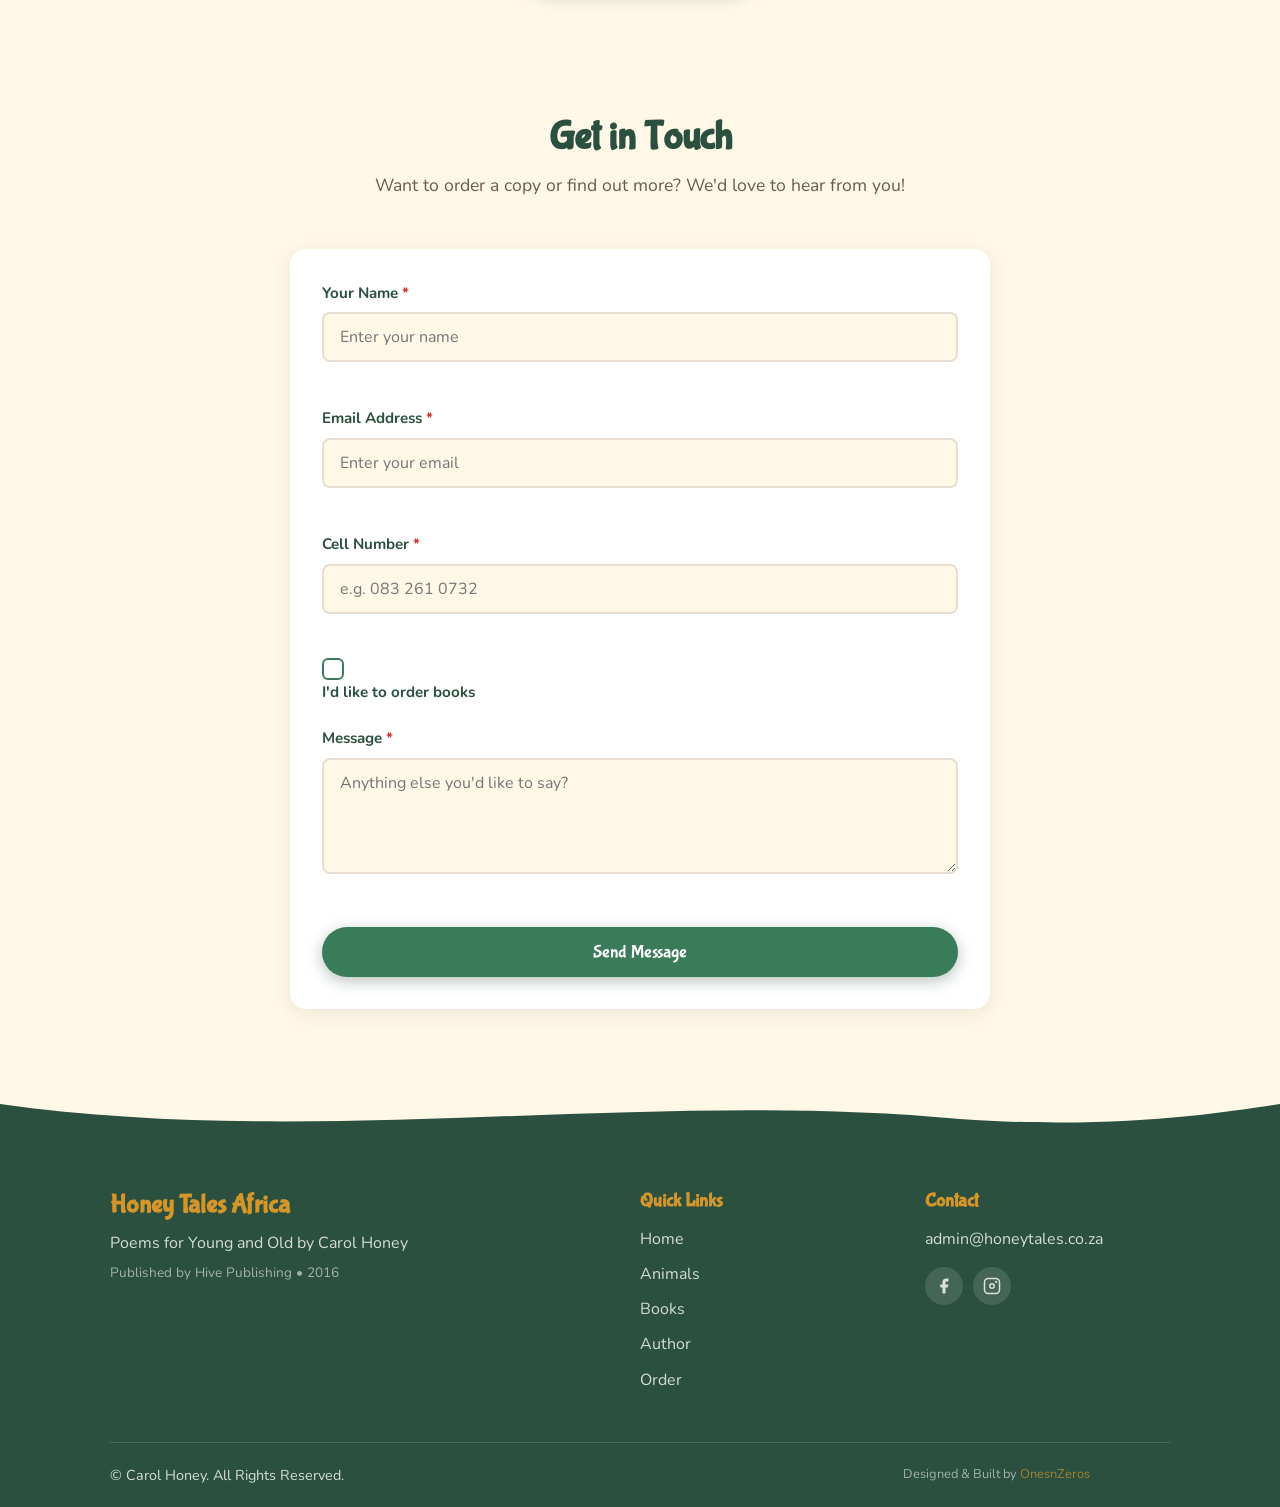
==== commit 4ec71241: "Price adjusted from R180 - R190" ====
--- a/index.html
+++ b/index.html
@@ -193,7 +193,7 @@
                         <span data-i18n="edition.otherToggle">Also order <strong>Afrikaans</strong> books</span>
                     </label>
                     <div class="book-order-grid">
-                        <div class="book-order-tile" data-edition="en" data-title="Book 1 – Honey Tales Africa (English)" data-price="180">
+                        <div class="book-order-tile" data-edition="en" data-title="Book 1 – Honey Tales Africa (English)" data-price="190">
                             <img src="assets/images/africa-cover.png" alt="Book 1 – Honey Tales Africa" data-i18n-alt="coverEn.1Alt">
                             <span class="edition-tag" data-i18n="edition.en">English</span>
                             <span class="book-order-title" data-i18n="book.1">Book 1</span>
@@ -203,7 +203,7 @@
                                 <button type="button" class="qty-btn qty-plus" aria-label="Add" data-i18n-aria-label="contact.add">+</button>
                             </div>
                         </div>
-                        <div class="book-order-tile" data-edition="en" data-title="Book 2 – Goggas &amp; Creepy-Crawlies (English)" data-price="180">
+                        <div class="book-order-tile" data-edition="en" data-title="Book 2 – Goggas &amp; Creepy-Crawlies (English)" data-price="190">
                             <img src="assets/images/goggas-cover.png" alt="Book 2 – Goggas & Creepy-Crawlies" data-i18n-alt="coverEn.2Alt">
                             <span class="edition-tag" data-i18n="edition.en">English</span>
                             <span class="book-order-title" data-i18n="book.2">Book 2</span>
@@ -213,7 +213,7 @@
                                 <button type="button" class="qty-btn qty-plus" aria-label="Add" data-i18n-aria-label="contact.add">+</button>
                             </div>
                         </div>
-                        <div class="book-order-tile" data-edition="en" data-title="Book 3 – Furry &amp; Feathered Friends (English)" data-price="180">
+                        <div class="book-order-tile" data-edition="en" data-title="Book 3 – Furry &amp; Feathered Friends (English)" data-price="190">
                             <img src="assets/images/friends-cover.png" alt="Book 3 – Furry & Feathered Friends" data-i18n-alt="coverEn.3Alt">
                             <span class="edition-tag" data-i18n="edition.en">English</span>
                             <span class="book-order-title" data-i18n="book.3">Book 3</span>
@@ -223,7 +223,7 @@
                                 <button type="button" class="qty-btn qty-plus" aria-label="Add" data-i18n-aria-label="contact.add">+</button>
                             </div>
                         </div>
-                        <div class="book-order-tile" data-edition="en" data-title="Book 4 – Wild &amp; Wonderful (English)" data-price="180">
+                        <div class="book-order-tile" data-edition="en" data-title="Book 4 – Wild &amp; Wonderful (English)" data-price="190">
                             <img src="assets/images/wild-cover.png" alt="Book 4 – Wild & Wonderful" data-i18n-alt="coverEn.4Alt">
                             <span class="edition-tag" data-i18n="edition.en">English</span>
                             <span class="book-order-title" data-i18n="book.4">Book 4</span>
@@ -233,7 +233,7 @@
                                 <button type="button" class="qty-btn qty-plus" aria-label="Add" data-i18n-aria-label="contact.add">+</button>
                             </div>
                         </div>
-                        <div class="book-order-tile" data-edition="af" data-title="Book 1 – Honey Tales Afrika (Afrikaans)" data-price="180">
+                        <div class="book-order-tile" data-edition="af" data-title="Book 1 – Honey Tales Afrika (Afrikaans)" data-price="190">
                             <img src="assets/images/afrikaans-book1.jpeg" alt="Book 1 – Honey Tales Afrika" data-i18n-alt="cover.1Alt">
                             <span class="edition-tag" data-i18n="edition.af">Afrikaans</span>
                             <span class="book-order-title" data-i18n="book.1">Book 1</span>
@@ -243,7 +243,7 @@
                                 <button type="button" class="qty-btn qty-plus" aria-label="Add" data-i18n-aria-label="contact.add">+</button>
                             </div>
                         </div>
-                        <div class="book-order-tile" data-edition="af" data-title="Book 2 – Goggas en Kriewelende Kruipertjies (Afrikaans)" data-price="180">
+                        <div class="book-order-tile" data-edition="af" data-title="Book 2 – Goggas en Kriewelende Kruipertjies (Afrikaans)" data-price="190">
                             <img src="assets/images/afrikaans-book2.jpeg" alt="Book 2 – Goggas en Kriewelende Kruipertjies" data-i18n-alt="cover.2Alt">
                             <span class="edition-tag" data-i18n="edition.af">Afrikaans</span>
                             <span class="book-order-title" data-i18n="book.2">Book 2</span>
@@ -253,7 +253,7 @@
                                 <button type="button" class="qty-btn qty-plus" aria-label="Add" data-i18n-aria-label="contact.add">+</button>
                             </div>
                         </div>
-                        <div class="book-order-tile" data-edition="af" data-title="Book 3 – Vriende: Veld en Vere (Afrikaans)" data-price="180">
+                        <div class="book-order-tile" data-edition="af" data-title="Book 3 – Vriende: Veld en Vere (Afrikaans)" data-price="190">
                             <img src="assets/images/afrikaans-book3.jpeg" alt="Book 3 – Vriende: Veld en Vere" data-i18n-alt="cover.3Alt">
                             <span class="edition-tag" data-i18n="edition.af">Afrikaans</span>
                             <span class="book-order-title" data-i18n="book.3">Book 3</span>
@@ -263,7 +263,7 @@
                                 <button type="button" class="qty-btn qty-plus" aria-label="Add" data-i18n-aria-label="contact.add">+</button>
                             </div>
                         </div>
-                        <div class="book-order-tile" data-edition="af" data-title="Book 4 – Wild en Wonderlik (Afrikaans)" data-price="180">
+                        <div class="book-order-tile" data-edition="af" data-title="Book 4 – Wild en Wonderlik (Afrikaans)" data-price="190">
                             <img src="assets/images/afrikaans-book4.jpeg" alt="Book 4 – Wild en Wonderlik" data-i18n-alt="cover.4Alt">
                             <span class="edition-tag" data-i18n="edition.af">Afrikaans</span>
                             <span class="book-order-title" data-i18n="book.4">Book 4</span>
